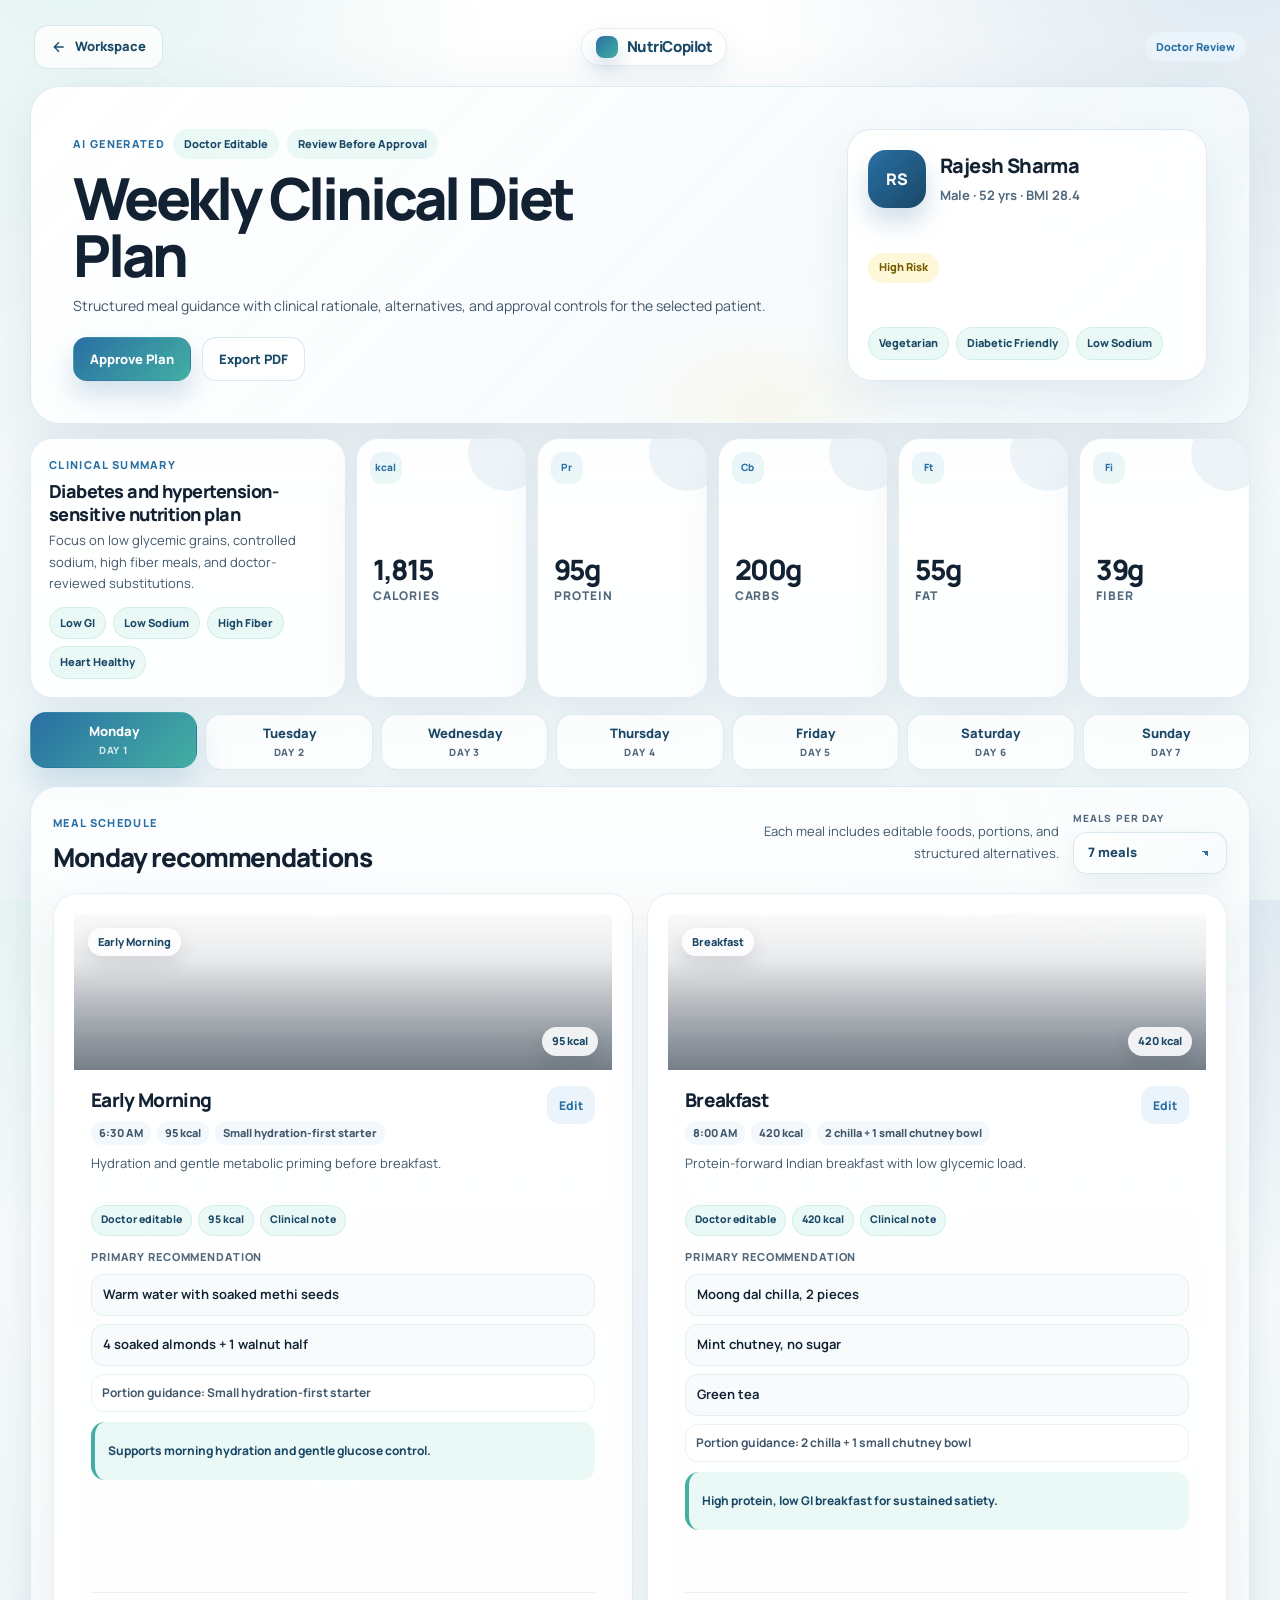
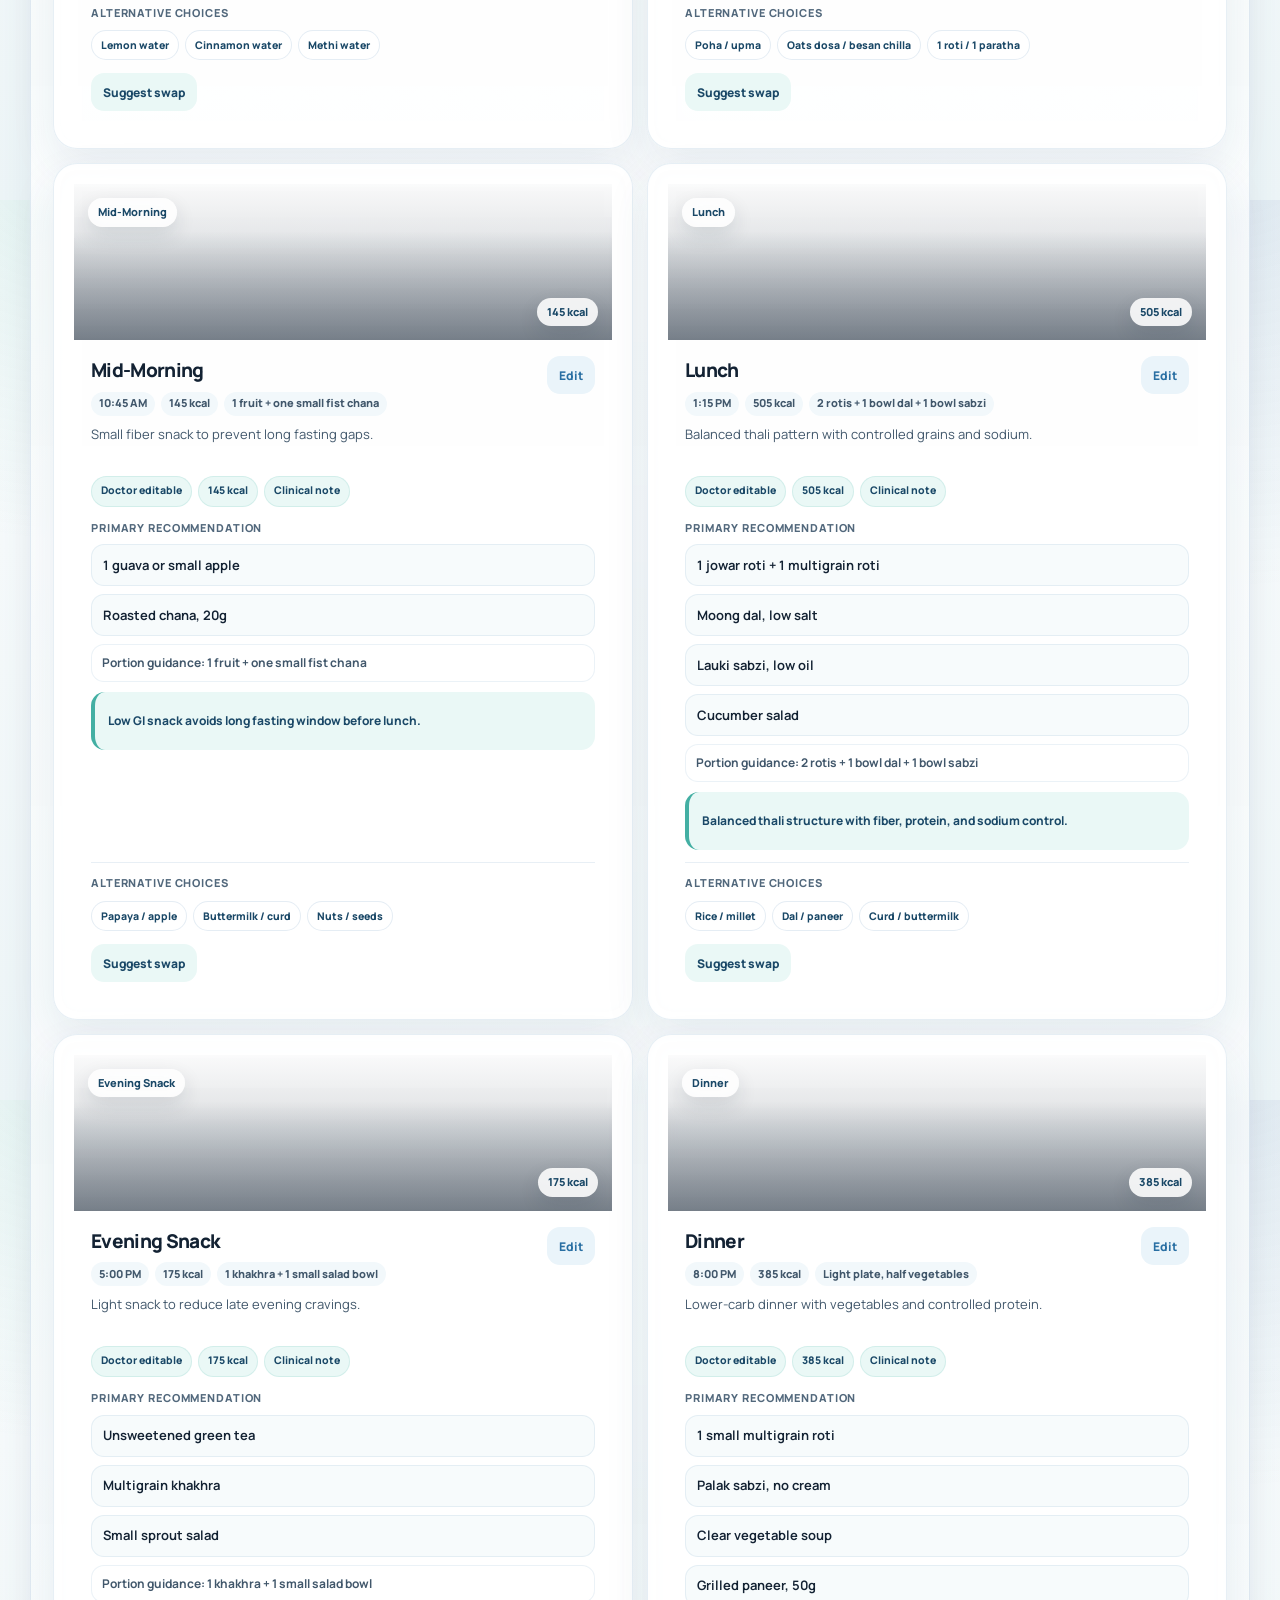
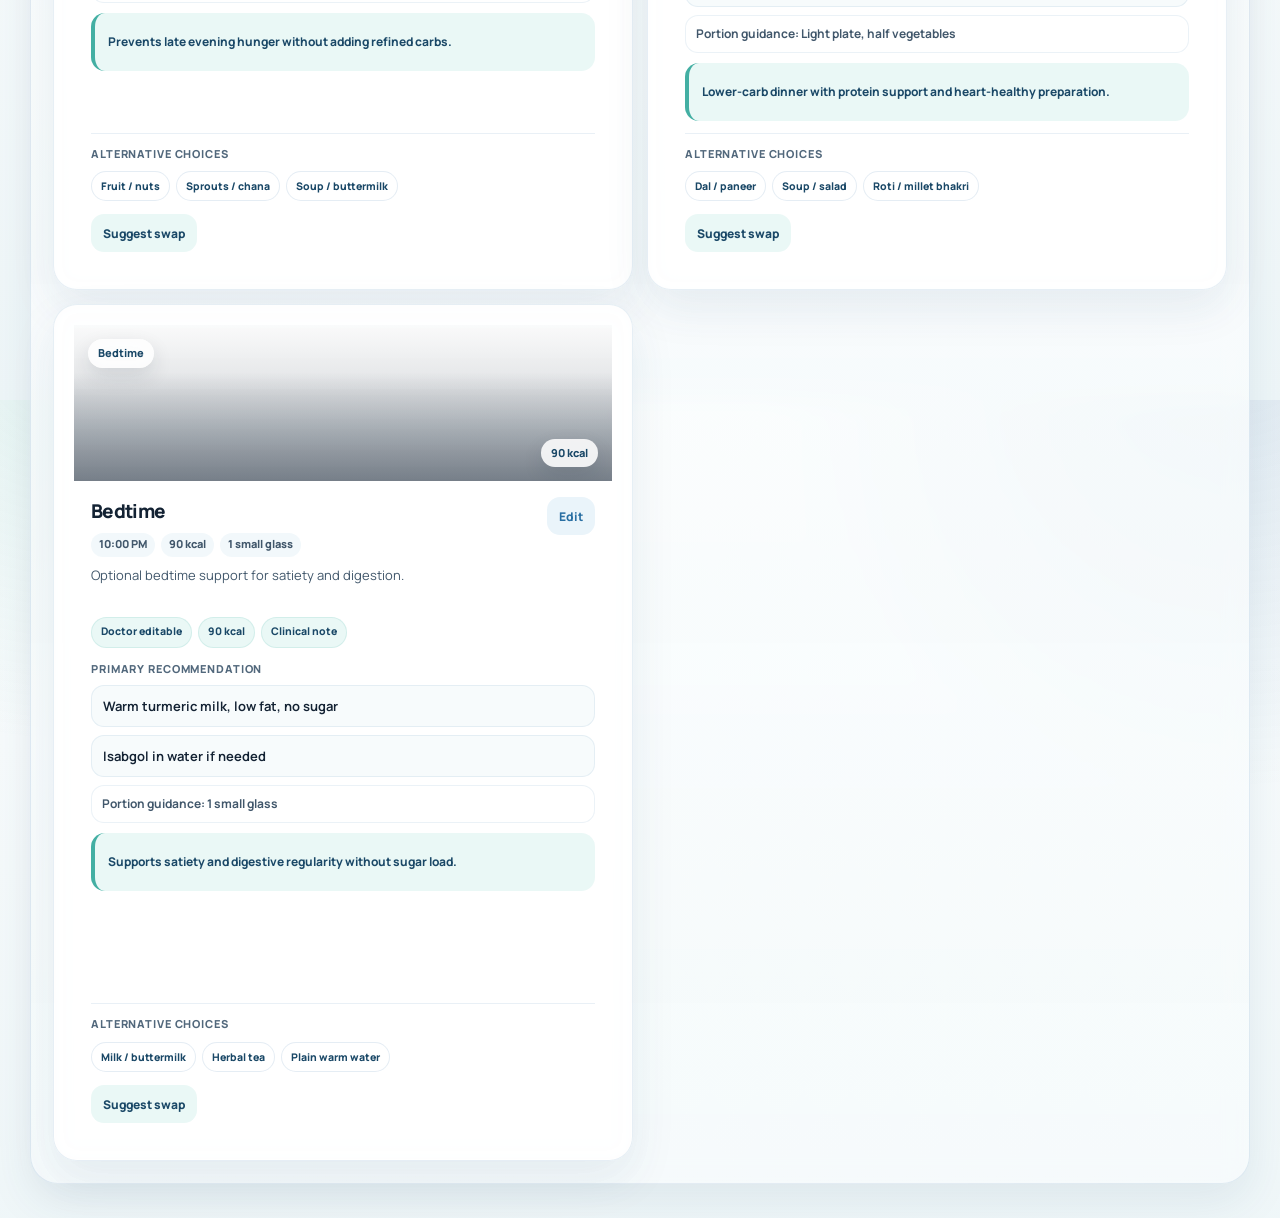
==== diet-plan.html @ e9c3302e "initial commit" ====
<!DOCTYPE html>
<html lang="en">
<head>
    <meta charset="UTF-8">
    <meta name="viewport" content="width=device-width, initial-scale=1.0">
    <title>NutriCopilot — Clinical Diet Plan</title>
    <link rel="preconnect" href="https://fonts.googleapis.com">
    <link rel="preconnect" href="https://fonts.gstatic.com" crossorigin>
    <link href="https://fonts.googleapis.com/css2?family=Manrope:wght@400;500;600;700;800&display=swap" rel="stylesheet">
    <link rel="stylesheet" href="style.css">
    <link rel="stylesheet" href="diet-plan.css">
</head>
<body class="plan-page-body">
    <main class="plan-page-shell">
        <header class="plan-topbar">
            <a class="plan-back-link" href="index.html">
                <svg width="16" height="16" viewBox="0 0 24 24" fill="none" stroke="currentColor" stroke-width="2"><path d="M19 12H5M12 19l-7-7 7-7"/></svg>
                Workspace
            </a>
            <div class="plan-brand-mark">NutriCopilot</div>
            <div class="plan-status-pill">Doctor Review</div>
        </header>

        <section class="plan-hero">
            <div class="plan-hero-copy">
                <div class="plan-badge-row">
                    <span class="plan-eyebrow">AI generated</span>
                    <span class="plan-soft-badge">Doctor Editable</span>
                    <span class="plan-soft-badge">Review Before Approval</span>
                </div>
                <h1>Weekly Clinical Diet Plan</h1>
                <p>Structured meal guidance with clinical rationale, alternatives, and approval controls for the selected patient.</p>
                <div class="plan-hero-actions">
                    <button class="plan-primary-btn" id="approvePlanBtn">Approve Plan</button>
                    <button class="plan-secondary-btn" id="exportPlanBtn">Export PDF</button>
                </div>
            </div>
            <div class="plan-patient-card">
                <div class="plan-patient-main">
                    <div class="plan-avatar" id="planAvatar">RS</div>
                    <div>
                        <h2 id="planPatientName">Rajesh Sharma</h2>
                        <p id="planPatientMeta">Male · 52 yrs · BMI 28.4</p>
                    </div>
                </div>
                <div class="plan-risk-chip">High Risk</div>
                <div class="plan-patient-tags">
                    <span>Vegetarian</span>
                    <span>Diabetic Friendly</span>
                    <span>Low Sodium</span>
                </div>
            </div>
        </section>

        <section class="plan-summary-grid">
            <article class="clinical-summary-card">
                <span class="plan-card-label">Clinical Summary</span>
                <h3>Diabetes and hypertension-sensitive nutrition plan</h3>
                <p>Focus on low glycemic grains, controlled sodium, high fiber meals, and doctor-reviewed substitutions.</p>
                <div class="plan-tag-row">
                    <span>Low GI</span><span>Low Sodium</span><span>High Fiber</span><span>Heart Healthy</span>
                </div>
            </article>
            <article class="nutrition-card"><i>kcal</i><strong>1,815</strong><span>Calories</span></article>
            <article class="nutrition-card"><i>Pr</i><strong>95g</strong><span>Protein</span></article>
            <article class="nutrition-card"><i>Cb</i><strong>200g</strong><span>Carbs</span></article>
            <article class="nutrition-card"><i>Ft</i><strong>55g</strong><span>Fat</span></article>
            <article class="nutrition-card"><i>Fi</i><strong>39g</strong><span>Fiber</span></article>
        </section>

        <nav class="plan-day-tabs" id="planDayTabs" aria-label="Weekly plan days"></nav>

        <section class="meal-plan-section">
            <div class="meal-plan-heading">
                <div>
                    <span class="plan-eyebrow">Meal schedule</span>
                    <h2><span id="activeDayName">Monday</span> recommendations</h2>
                </div>
                <div class="meal-plan-controls">
                    <p>Each meal includes editable foods, portions, and structured alternatives.</p>
                    <label class="meal-count-control" for="mealCountSelect">
                        <span>Meals per day</span>
                        <select id="mealCountSelect" aria-label="Meals per day">
                            <option value="3">3 meals</option>
                            <option value="4">4 meals</option>
                            <option value="5">5 meals</option>
                            <option value="6">6 meals</option>
                            <option value="7" selected>7 meals</option>
                        </select>
                    </label>
                </div>
            </div>
            <div class="meal-card-grid" id="mealCardGrid"></div>
        </section>
    </main>
    <script src="diet-plan.js"></script>
</body>
</html>
---- style.css ----
/* ============================================
   NUTRI COPILOT — DESIGN SYSTEM
   Premium Medical AI Copilot
   ============================================ */

/* --- CSS Variables --- */
:root {
    /* Colors */
    --color-navy: #1A4867;
    --color-primary: #296FA3;
    --color-teal: #43AFA3;
    --color-warning: #F6D85B;
    --color-danger: #EF4E3A;
    --color-bg: #F7FBFC;
    --color-surface: #FFFFFF;
    --color-text: #132233;
    --color-muted: #64748B;
    --color-border: #DDEAF0;
    --color-warning-text: #6F5600;

    --bg-primary: var(--color-bg);
    --bg-secondary: var(--color-surface);
    --bg-tertiary: #EEF6F8;
    --bg-hover: #E9F3F7;
    --bg-active: #D9EAF1;
    --bg-glass: rgba(255, 255, 255, 0.82);
    --bg-glass-border: rgba(255, 255, 255, 0.55);

    --text-primary: var(--color-text);
    --text-secondary: var(--color-navy);
    --text-tertiary: var(--color-muted);
    --text-inverse: #ffffff;

    --accent-primary: var(--color-primary);
    --accent-primary-light: #EAF4FA;
    --accent-primary-hover: var(--color-navy);
    --accent-gradient: linear-gradient(135deg, var(--color-primary) 0%, var(--color-navy) 100%);
    --accent-gradient-soft: linear-gradient(135deg, #F3FAFC 0%, #EAF4FA 100%);

    --success: var(--color-teal);
    --success-light: #EAF8F6;
    --success-border: #BFE5E0;
    --warning: var(--color-warning);
    --warning-light: #FFF8D8;
    --warning-border: #EBD070;
    --error: var(--color-danger);
    --error-light: #FDEDEA;
    --error-border: #F3B6AE;
    --info: var(--color-primary);
    --info-light: #EAF4FA;
    --info-border: #BFD8E8;

    /* Spacing */
    --space-xs: 4px;
    --space-sm: 8px;
    --space-md: 12px;
    --space-lg: 16px;
    --space-xl: 20px;
    --space-2xl: 24px;
    --space-3xl: 32px;
    --space-4xl: 40px;
    --space-5xl: 48px;
    --space-6xl: 64px;

    /* Typography */
    --font-family: 'Inter', -apple-system, BlinkMacSystemFont, 'Segoe UI', sans-serif;
    --font-size-xs: 11px;
    --font-size-sm: 12px;
    --font-size-base: 14px;
    --font-size-md: 15px;
    --font-size-lg: 16px;
    --font-size-xl: 18px;
    --font-size-2xl: 22px;
    --font-size-3xl: 28px;
    --font-size-4xl: 36px;

    /* Border Radius */
    --radius-sm: 6px;
    --radius-md: 10px;
    --radius-lg: 14px;
    --radius-xl: 18px;
    --radius-2xl: 22px;
    --radius-3xl: 28px;
    --radius-full: 9999px;

    /* Borders */
    --border-subtle: rgba(26, 72, 103, 0.07);
    --border-base:   rgba(26, 72, 103, 0.10);
    --border-strong: rgba(26, 72, 103, 0.16);

    /* Shadows */
    --shadow-xs: 0 1px 2px rgba(15, 23, 42, 0.04);
    --shadow-sm: 0 1px 4px rgba(15, 23, 42, 0.06), 0 1px 2px rgba(15, 23, 42, 0.04);
    --shadow-md: 0 4px 12px -2px rgba(15, 23, 42, 0.08), 0 2px 6px -1px rgba(15, 23, 42, 0.05);
    --shadow-lg: 0 10px 24px -4px rgba(15, 23, 42, 0.10), 0 4px 8px -2px rgba(15, 23, 42, 0.05);
    --shadow-xl: 0 20px 40px -8px rgba(15, 23, 42, 0.12), 0 8px 16px -4px rgba(15, 23, 42, 0.06);
    --shadow-2xl: 0 32px 64px -12px rgba(15, 23, 42, 0.16);
    --shadow-glow: 0 0 24px rgba(41, 111, 163, 0.20);
    --shadow-input: 0 0 0 3px rgba(41, 111, 163, 0.14);

    /* Transitions */
    --transition-fast: 150ms cubic-bezier(0.4, 0, 0.2, 1);
    --transition-base: 200ms cubic-bezier(0.4, 0, 0.2, 1);
    --transition-smooth: 300ms cubic-bezier(0.4, 0, 0.2, 1);
    --transition-spring: 400ms cubic-bezier(0.34, 1.56, 0.64, 1);

    /* Layout */
    --sidebar-width: 280px;
    --context-panel-width: 320px;
    --header-height: 56px;
}

/* --- Reset & Base --- */
*, *::before, *::after {
    margin: 0;
    padding: 0;
    box-sizing: border-box;
}

html {
    font-size: 16px;
    -webkit-font-smoothing: antialiased;
    -moz-osx-font-smoothing: grayscale;
}

body {
    font-family: var(--font-family);
    background: var(--bg-primary);
    color: var(--text-primary);
    line-height: 1.5;
    overflow: hidden;
    height: 100vh;
}

button {
    font-family: inherit;
    cursor: pointer;
    border: none;
    background: none;
    font-size: inherit;
}

input, textarea {
    font-family: inherit;
    border: none;
    outline: none;
    background: none;
}

textarea {
    resize: none;
}

/* --- App Layout --- */
.app-container {
    display: flex;
    height: 100vh;
    width: 100vw;
    overflow: hidden;
}

/* ============================================
   LEFT SIDEBAR
   ============================================ */
.sidebar {
    width: var(--sidebar-width);
    height: 100vh;
    background: var(--bg-secondary);
    border-right: 1px solid rgba(0, 0, 0, 0.06);
    display: flex;
    flex-direction: column;
    transition: width 260ms cubic-bezier(0.4, 0, 0.2, 1),
                transform var(--transition-smooth);
    z-index: 100;
    overflow: hidden;
    flex-shrink: 0;
}

/* ── Collapsed state (desktop only) ── */
.sidebar.collapsed {
    width: 72px;
}

/* In collapsed mode, center the toggle and hide the logo */
.sidebar.collapsed .sidebar-header {
    justify-content: center;
    padding: 0 8px;
}

.sidebar.collapsed .logo {
    display: none;
}

/* ── Header ── */
.sidebar-header {
    display: flex;
    align-items: center;
    justify-content: space-between;
    padding: 0 10px 0 14px;
    height: var(--header-height);
    flex-shrink: 0;
}

.logo {
    display: flex;
    align-items: center;
    gap: var(--space-sm);
    overflow: hidden;
    flex-shrink: 0;
}

.logo-icon {
    width: 32px;
    height: 32px;
    min-width: 32px;
    display: flex;
    align-items: center;
    justify-content: center;
    background: var(--accent-gradient);
    color: white;
    border-radius: var(--radius-md);
    flex-shrink: 0;
}

.logo-text {
    font-size: var(--font-size-md);
    font-weight: 600;
    color: var(--text-primary);
    white-space: nowrap;
    overflow: hidden;
    max-width: 140px;
    transition: opacity 200ms ease, max-width 260ms ease;
}

.sidebar.collapsed .logo-text {
    opacity: 0;
    max-width: 0;
    pointer-events: none;
}

.sidebar-toggle {
    width: 32px;
    height: 32px;
    min-width: 32px;
    display: flex;
    align-items: center;
    justify-content: center;
    border-radius: var(--radius-sm);
    color: var(--text-secondary);
    transition: all var(--transition-fast);
    flex-shrink: 0;
}

.sidebar-toggle:hover {
    background: var(--bg-hover);
    color: var(--text-primary);
}

/* ── Sidebar body (flex-fills the space above profile) ── */
.sidebar-body {
    flex: 1;
    display: flex;
    flex-direction: column;
    overflow: hidden;
    min-height: 0;
}

/* ── Collapsible text label (shared utility) ── */
.sidebar-label {
    white-space: nowrap;
    overflow: hidden;
    max-width: 200px;
    transition: opacity 200ms ease, max-width 260ms ease;
}

.sidebar.collapsed .sidebar-label {
    opacity: 0;
    max-width: 0;
    pointer-events: none;
}

/* ── New Patient CTA ── */
.sidebar-actions {
    padding: 10px 12px 8px;
    flex-shrink: 0;
}

.new-patient-btn {
    display: flex;
    align-items: center;
    justify-content: flex-start;
    gap: 8px;
    width: 100%;
    padding: 10px 14px;
    background: var(--accent-gradient);
    color: white;
    border-radius: var(--radius-md);
    font-size: var(--font-size-sm);
    font-weight: 500;
    transition: all var(--transition-base);
    box-shadow: 0 2px 8px rgba(41, 111, 163, 0.22);
    white-space: nowrap;
    overflow: hidden;
}

.new-patient-btn:hover {
    transform: translateY(-1px);
    box-shadow: 0 4px 16px rgba(41, 111, 163, 0.35);
}

.new-patient-btn:active {
    transform: translateY(0);
}

.btn-icon-el {
    flex-shrink: 0;
    min-width: 15px;
}

.sidebar.collapsed .new-patient-btn {
    justify-content: center;
    padding: 10px;
}

/* ── Search ── */
.sidebar-search-wrap {
    padding: 0 12px 10px;
    flex-shrink: 0;
}

.search-box {
    display: flex;
    align-items: center;
    gap: var(--space-sm);
    padding: 8px 11px;
    background: var(--bg-tertiary);
    border-radius: var(--radius-md);
    color: var(--text-tertiary);
    transition: all var(--transition-base);
    overflow: hidden;
}

.search-box:focus-within {
    background: var(--bg-secondary);
    box-shadow: 0 0 0 2px var(--accent-primary);
    color: var(--text-primary);
}

.search-icon-el {
    flex-shrink: 0;
}

.search-input-el {
    flex: 1;
    font-size: var(--font-size-sm);
    color: var(--text-primary);
    min-width: 0;
    white-space: nowrap;
    overflow: hidden;
    max-width: 200px;
    transition: opacity 200ms ease, max-width 260ms ease;
}

.search-input-el::placeholder {
    color: var(--text-tertiary);
}

.sidebar.collapsed .search-input-el {
    opacity: 0;
    max-width: 0;
    pointer-events: none;
}

.sidebar.collapsed .search-box {
    justify-content: center;
    padding: 8px;
    cursor: pointer;
}

/* ── History Section ── */
.sidebar-history {
    flex: 1;
    display: flex;
    flex-direction: column;
    min-height: 0;
    overflow: hidden;
}

.history-header-btn {
    display: flex;
    align-items: center;
    justify-content: space-between;
    padding: 5px 10px 5px 14px;
    color: var(--text-tertiary);
    transition: all var(--transition-fast);
    cursor: pointer;
    white-space: nowrap;
    overflow: hidden;
    flex-shrink: 0;
    width: 100%;
    text-align: left;
    border-radius: var(--radius-sm);
}

.history-header-btn:hover {
    color: var(--text-primary);
    background: var(--bg-hover);
}

.history-btn-left {
    display: flex;
    align-items: center;
    gap: 6px;
    overflow: hidden;
}

.history-btn-left svg {
    flex-shrink: 0;
}

.history-chevron-icon {
    flex-shrink: 0;
    transition: transform 220ms ease, opacity 200ms ease, max-width 260ms ease;
    max-width: 20px;
}

.sidebar.collapsed .history-chevron-icon {
    opacity: 0;
    max-width: 0;
    pointer-events: none;
}

.sidebar-history.history-collapsed .history-chevron-icon {
    transform: rotate(-90deg);
}

.sidebar.collapsed .history-header-btn {
    justify-content: center;
    padding: 8px;
}

/* ── Patient List ── */
.patient-list {
    flex: 1;
    overflow-y: auto;
    overflow-x: hidden;
    padding: 2px 6px 8px;
    transition: opacity 200ms ease;
}

.sidebar-history.history-collapsed .patient-list {
    display: none;
}

.patient-list::-webkit-scrollbar {
    width: 3px;
}

.patient-list::-webkit-scrollbar-track {
    background: transparent;
}

.patient-list::-webkit-scrollbar-thumb {
    background: var(--bg-active);
    border-radius: var(--radius-full);
}

/* ── Patient Groups ── */
.patient-group {
    margin-bottom: 10px;
}

.group-label {
    display: block;
    padding: 4px 8px;
    font-size: 10px;
    font-weight: 600;
    color: var(--text-tertiary);
    text-transform: uppercase;
    letter-spacing: 0.6px;
    white-space: nowrap;
    overflow: hidden;
    transition: opacity 200ms ease, max-height 260ms ease, padding 260ms ease;
    max-height: 28px;
}

.sidebar.collapsed .group-label {
    opacity: 0;
    max-height: 0;
    padding-top: 0;
    padding-bottom: 0;
    pointer-events: none;
}

/* ── Patient Items ── */
.patient-item {
    display: flex;
    align-items: center;
    gap: 10px;
    padding: 7px 8px;
    border-radius: var(--radius-md);
    cursor: pointer;
    transition: all var(--transition-fast);
    overflow: hidden;
}

.patient-item:hover {
    background: var(--bg-hover);
}

.patient-item:hover .patient-avatar {
    transform: scale(1.06);
}

.patient-item.active {
    background: linear-gradient(135deg, #EAF4FA 0%, #F3FAFC 100%);
    box-shadow: inset 0 0 0 1px rgba(41, 111, 163, 0.12);
}

.patient-item.active .patient-name {
    color: var(--accent-primary);
    font-weight: 500;
}

.patient-item.active .patient-avatar {
    background: var(--accent-gradient);
    color: white;
}

.sidebar.collapsed .patient-item {
    justify-content: center;
    padding: 6px 4px;
}

.patient-avatar {
    width: 34px;
    height: 34px;
    min-width: 34px;
    border-radius: var(--radius-full);
    background: var(--accent-gradient-soft);
    color: var(--accent-primary);
    display: flex;
    align-items: center;
    justify-content: center;
    font-size: 11px;
    font-weight: 600;
    transition: all var(--transition-base);
    flex-shrink: 0;
}

.patient-info {
    flex: 1;
    min-width: 0;
    display: flex;
    flex-direction: column;
    gap: 2px;
    overflow: hidden;
    max-width: 180px;
    transition: opacity 200ms ease, max-width 260ms ease, flex 260ms ease;
}

.sidebar.collapsed .patient-info {
    opacity: 0;
    max-width: 0;
    flex: 0;
    pointer-events: none;
    overflow: hidden;
}

.patient-name {
    font-size: var(--font-size-sm);
    font-weight: 400;
    color: var(--text-primary);
    white-space: nowrap;
    overflow: hidden;
    text-overflow: ellipsis;
}

.patient-time {
    font-size: 11px;
    color: var(--text-tertiary);
}

/* ── Doctor Profile (sticky bottom) ── */
.sidebar-profile {
    display: flex;
    align-items: center;
    gap: 10px;
    padding: 12px 14px;
    border-top: 1px solid rgba(0, 0, 0, 0.06);
    flex-shrink: 0;
    overflow: hidden;
    transition: all var(--transition-base);
    cursor: default;
}

.sidebar-profile:hover {
    background: var(--bg-hover);
}

.sidebar.collapsed .sidebar-profile {
    justify-content: center;
    padding: 12px 6px;
}

.sidebar-profile-avatar {
    width: 34px;
    height: 34px;
    min-width: 34px;
    border-radius: var(--radius-full);
    background: var(--accent-gradient);
    color: white;
    display: flex;
    align-items: center;
    justify-content: center;
    font-size: 11px;
    font-weight: 600;
    flex-shrink: 0;
}

.sidebar-profile-info {
    flex: 1;
    min-width: 0;
    display: flex;
    flex-direction: column;
    gap: 1px;
    overflow: hidden;
    max-width: 140px;
    transition: opacity 200ms ease, max-width 260ms ease, flex 260ms ease;
}

.sidebar.collapsed .sidebar-profile-info {
    opacity: 0;
    max-width: 0;
    flex: 0;
    pointer-events: none;
    overflow: hidden;
}

.sidebar-profile-name {
    font-size: var(--font-size-sm);
    font-weight: 600;
    color: var(--text-primary);
    white-space: nowrap;
    overflow: hidden;
    text-overflow: ellipsis;
}

.sidebar-profile-role {
    font-size: 11px;
    color: var(--text-tertiary);
    white-space: nowrap;
}

.sidebar-profile-action {
    width: 28px;
    height: 28px;
    min-width: 28px;
    display: flex;
    align-items: center;
    justify-content: center;
    border-radius: var(--radius-sm);
    color: var(--text-tertiary);
    overflow: hidden;
    max-width: 30px;
    transition: all var(--transition-fast), opacity 200ms ease, max-width 260ms ease;
}

.sidebar-profile-action:hover {
    background: var(--bg-active);
    color: var(--text-primary);
}

.sidebar.collapsed .sidebar-profile-action {
    opacity: 0;
    max-width: 0;
    pointer-events: none;
    overflow: hidden;
}

/* ── Sidebar Tooltip (JS-managed, position:fixed — escapes overflow:hidden) ── */
.sidebar-tooltip {
    position: fixed;
    background: #1A4867;
    color: #fff;
    padding: 5px 11px;
    border-radius: var(--radius-md);
    font-size: var(--font-size-xs);
    white-space: nowrap;
    pointer-events: none;
    z-index: 9999;
    transform: translateY(-50%);
    opacity: 0;
    transition: opacity 150ms ease;
    box-shadow: 0 4px 14px rgba(0, 0, 0, 0.18);
    font-family: var(--font-family);
}

.sidebar-tooltip.visible {
    opacity: 1;
}

/* ── Mobile Header ── */
.mobile-header {
    display: none;
    align-items: center;
    gap: 12px;
    padding: 0 16px;
    height: var(--header-height);
    border-bottom: 1px solid var(--bg-tertiary);
    background: var(--bg-secondary);
    flex-shrink: 0;
}

.mobile-menu-btn {
    width: 36px;
    height: 36px;
    display: flex;
    align-items: center;
    justify-content: center;
    border-radius: var(--radius-md);
    color: var(--text-secondary);
    transition: all var(--transition-fast);
}

.mobile-menu-btn:hover {
    background: var(--bg-hover);
    color: var(--text-primary);
}

.mobile-header-logo {
    display: flex;
    align-items: center;
    gap: 8px;
    font-size: var(--font-size-base);
    font-weight: 600;
    color: var(--text-primary);
}

.mobile-header-logo-icon {
    width: 26px;
    height: 26px;
    background: var(--accent-gradient);
    border-radius: 7px;
    display: flex;
    align-items: center;
    justify-content: center;
    color: white;
}



/* ============================================
   MAIN CONTENT AREA
   ============================================ */
.main-content {
    flex: 1;
    display: flex;
    flex-direction: column;
    height: 100vh;
    overflow: hidden;
    position: relative;
}

/* Welcome State */
.welcome-state {
    flex: 1;
    display: flex;
    flex-direction: column;
    align-items: center;
    justify-content: center;
    padding: var(--space-4xl);
    gap: var(--space-4xl);
    max-width: 720px;
    margin: 0 auto;
    width: 100%;
}

.greeting-section {
    text-align: center;
    animation: fadeInUp 0.6s ease;
}

.greeting {
    font-size: var(--font-size-3xl);
    font-weight: 600;
    color: var(--text-primary);
    margin-bottom: var(--space-sm);
    letter-spacing: -0.5px;
}

.greeting-sub {
    font-size: var(--font-size-md);
    color: var(--text-secondary);
    font-weight: 400;
}

/* Quick Actions */
.quick-actions {
    display: flex;
    gap: var(--space-lg);
    animation: fadeInUp 0.6s ease 0.1s both;
}

.quick-action-card {
    display: flex;
    flex-direction: column;
    align-items: center;
    gap: var(--space-md);
    padding: var(--space-xl) var(--space-2xl);
    background: var(--bg-secondary);
    border: 1px solid var(--bg-tertiary);
    border-radius: var(--radius-lg);
    cursor: pointer;
    transition: all var(--transition-base);
    min-width: 140px;
}

.quick-action-card:hover {
    border-color: var(--accent-primary);
    background: var(--accent-primary-light);
    transform: translateY(-2px);
    box-shadow: var(--shadow-md);
}

.qa-icon {
    width: 40px;
    height: 40px;
    display: flex;
    align-items: center;
    justify-content: center;
    background: var(--bg-tertiary);
    border-radius: var(--radius-md);
    color: var(--text-secondary);
    transition: all var(--transition-base);
}

.quick-action-card:hover .qa-icon {
    background: var(--accent-primary);
    color: white;
}

.quick-action-card span {
    font-size: var(--font-size-sm);
    font-weight: 500;
    color: var(--text-secondary);
    text-align: center;
}

/* Prompt Container */
.prompt-container {
    width: 100%;
    max-width: 640px;
    animation: fadeInUp 0.6s ease 0.2s both;
}

.prompt-box {
    background: var(--bg-secondary);
    border: 1px solid var(--bg-active);
    border-radius: var(--radius-xl);
    box-shadow: var(--shadow-lg);
    transition: all var(--transition-base);
    overflow: hidden;
}

.prompt-box:focus-within {
    border-color: var(--accent-primary);
    box-shadow: var(--shadow-lg), var(--shadow-input);
}

.prompt-upload-area {
    display: none;
    padding: var(--space-3xl);
    border-bottom: 1px dashed var(--bg-active);
    text-align: center;
}

.prompt-upload-area.dragover {
    display: block;
    background: var(--accent-primary-light);
}

.drop-indicator {
    display: flex;
    flex-direction: column;
    align-items: center;
    gap: var(--space-md);
    color: var(--accent-primary);
}

.drop-indicator span {
    font-size: var(--font-size-sm);
    font-weight: 500;
}

.prompt-input-wrapper {
    display: flex;
    align-items: flex-end;
    padding: var(--space-md) var(--space-lg);
    gap: var(--space-sm);
}

.prompt-input {
    flex: 1;
    padding: var(--space-sm) 0;
    font-size: var(--font-size-md);
    color: var(--text-primary);
    line-height: 1.5;
    max-height: 150px;
    overflow-y: auto;
}

.prompt-input::placeholder {
    color: var(--text-tertiary);
}

.prompt-action-btn {
    width: 36px;
    height: 36px;
    display: flex;
    align-items: center;
    justify-content: center;
    border-radius: var(--radius-md);
    color: var(--text-tertiary);
    transition: all var(--transition-fast);
    flex-shrink: 0;
}

.prompt-action-btn:hover {
    background: var(--bg-hover);
    color: var(--text-primary);
}

.generate-btn {
    width: 36px;
    height: 36px;
    display: flex;
    align-items: center;
    justify-content: center;
    background: var(--accent-primary);
    color: white;
    border-radius: var(--radius-md);
    transition: all var(--transition-base);
    flex-shrink: 0;
}

.generate-btn:hover {
    background: var(--accent-primary-hover);
    transform: scale(1.05);
}

.generate-btn:active {
    transform: scale(0.95);
}

/* ============================================
   CHAT STATE
   ============================================ */
.chat-state {
    flex: 1;
    display: flex;
    flex-direction: column;
    height: 100vh;
}

.chat-messages {
    flex: 1;
    overflow-y: auto;
    padding: var(--space-3xl) var(--space-4xl);
    display: flex;
    flex-direction: column;
    gap: var(--space-2xl);
}

.chat-messages::-webkit-scrollbar {
    width: 6px;
}

.chat-messages::-webkit-scrollbar-track {
    background: transparent;
}

.chat-messages::-webkit-scrollbar-thumb {
    background: var(--bg-active);
    border-radius: var(--radius-full);
}

.chat-input-container {
    padding: var(--space-lg) var(--space-4xl) var(--space-2xl);
    background: linear-gradient(to top, var(--bg-primary) 60%, transparent);
}

.chat-input-container .prompt-box {
    max-width: 680px;
    margin: 0 auto;
}

/* Message Styles */
.message {
    display: flex;
    gap: var(--space-lg);
    max-width: 720px;
    width: 100%;
    margin: 0 auto;
    animation: fadeInUp 0.3s ease;
}

.message-avatar {
    width: 32px;
    height: 32px;
    min-width: 32px;
    border-radius: var(--radius-md);
    display: flex;
    align-items: center;
    justify-content: center;
    font-size: var(--font-size-xs);
    font-weight: 600;
    margin-top: 2px;
}

.message-avatar.ai {
    background: var(--accent-gradient);
    color: white;
}

.message-avatar.user {
    background: var(--bg-tertiary);
    color: var(--text-secondary);
}

.message-content {
    flex: 1;
    min-width: 0;
}

.message-content p {
    font-size: var(--font-size-md);
    line-height: 1.7;
    color: var(--text-primary);
}

.message-content .message-label {
    font-size: var(--font-size-xs);
    font-weight: 500;
    color: var(--text-tertiary);
    margin-bottom: var(--space-xs);
    text-transform: uppercase;
    letter-spacing: 0.3px;
}

/* Typing Indicator */
.typing-indicator {
    display: flex;
    align-items: center;
    gap: 4px;
    padding: var(--space-md) 0;
}

.typing-indicator span {
    width: 6px;
    height: 6px;
    border-radius: 50%;
    background: var(--accent-primary);
    animation: typingBounce 1.4s infinite ease-in-out;
}

.typing-indicator span:nth-child(2) { animation-delay: 0.2s; }
.typing-indicator span:nth-child(3) { animation-delay: 0.4s; }

/* Shimmer Loading */
.shimmer {
    background: linear-gradient(90deg, var(--bg-tertiary) 25%, var(--bg-hover) 50%, var(--bg-tertiary) 75%);
    background-size: 200% 100%;
    animation: shimmer 1.5s infinite;
    border-radius: var(--radius-sm);
    height: 16px;
    margin-bottom: var(--space-sm);
}

.shimmer.short { width: 60%; }
.shimmer.medium { width: 80%; }
.shimmer.long { width: 100%; }

/* Context Cards */
.context-cards-container {
    display: flex;
    flex-direction: column;
    gap: var(--space-lg);
    margin-top: var(--space-lg);
}

.context-card {
    background: var(--bg-secondary);
    border: 1px solid var(--bg-tertiary);
    border-radius: var(--radius-lg);
    padding: var(--space-xl);
    transition: all var(--transition-base);
}

.context-card:hover {
    border-color: var(--bg-active);
    box-shadow: var(--shadow-sm);
}

.context-card-title {
    font-size: var(--font-size-sm);
    font-weight: 600;
    color: var(--text-primary);
    margin-bottom: var(--space-md);
}

.chips-container {
    display: flex;
    flex-wrap: wrap;
    gap: var(--space-sm);
}

.chip {
    padding: var(--space-sm) var(--space-lg);
    border: 1px solid var(--bg-active);
    border-radius: var(--radius-full);
    font-size: var(--font-size-sm);
    color: var(--text-secondary);
    cursor: pointer;
    transition: all var(--transition-fast);
    user-select: none;
}

.chip:hover {
    border-color: var(--accent-primary);
    color: var(--accent-primary);
    background: var(--accent-primary-light);
}

.chip.selected {
    background: var(--accent-primary);
    color: white;
    border-color: var(--accent-primary);
}

/* Activity Level Chips */
.activity-chips {
    display: flex;
    gap: var(--space-sm);
}

.activity-chip {
    flex: 1;
    padding: var(--space-md) var(--space-lg);
    border: 1px solid var(--bg-active);
    border-radius: var(--radius-md);
    font-size: var(--font-size-sm);
    color: var(--text-secondary);
    cursor: pointer;
    text-align: center;
    transition: all var(--transition-fast);
}

.activity-chip:hover {
    border-color: var(--accent-primary);
    color: var(--accent-primary);
}

.activity-chip.selected {
    background: var(--accent-primary);
    color: white;
    border-color: var(--accent-primary);
}

/* Notes textarea */
.context-textarea {
    width: 100%;
    min-height: 80px;
    padding: var(--space-md);
    border: 1px solid var(--bg-active);
    border-radius: var(--radius-md);
    font-size: var(--font-size-sm);
    color: var(--text-primary);
    resize: vertical;
    transition: all var(--transition-base);
    line-height: 1.6;
}

.context-textarea:focus {
    border-color: var(--accent-primary);
    box-shadow: var(--shadow-input);
}

.context-textarea::placeholder {
    color: var(--text-tertiary);
}

/* Generate Button */
.generate-plan-btn {
    display: flex;
    align-items: center;
    justify-content: center;
    gap: var(--space-sm);
    width: 100%;
    padding: var(--space-lg) var(--space-2xl);
    background: var(--accent-gradient);
    color: white;
    border-radius: var(--radius-lg);
    font-size: var(--font-size-md);
    font-weight: 500;
    margin-top: var(--space-lg);
    transition: all var(--transition-base);
    box-shadow: var(--shadow-md);
}

.generate-plan-btn:hover {
    transform: translateY(-1px);
    box-shadow: var(--shadow-lg), var(--shadow-glow);
}

.generate-plan-btn:active {
    transform: translateY(0);
}

/* Workflow Animation */
.workflow-steps {
    display: flex;
    flex-direction: column;
    gap: var(--space-md);
    padding: var(--space-lg) 0;
}

.workflow-step {
    display: flex;
    align-items: center;
    gap: var(--space-md);
    padding: var(--space-md) var(--space-lg);
    border-radius: var(--radius-md);
    background: var(--bg-secondary);
    border: 1px solid var(--bg-tertiary);
    opacity: 0;
    transform: translateX(-10px);
    transition: all var(--transition-smooth);
}

.workflow-step.active {
    opacity: 1;
    transform: translateX(0);
    border-color: var(--accent-primary);
    background: var(--accent-primary-light);
}

.workflow-step.completed {
    opacity: 1;
    transform: translateX(0);
    border-color: var(--success);
    background: var(--success-light);
}

.workflow-step-icon {
    width: 24px;
    height: 24px;
    border-radius: 50%;
    display: flex;
    align-items: center;
    justify-content: center;
    flex-shrink: 0;
}

.workflow-step.active .workflow-step-icon {
    background: var(--accent-primary);
    color: white;
    animation: pulse 1.5s infinite;
}

.workflow-step.completed .workflow-step-icon {
    background: var(--success);
    color: white;
}

.workflow-step-text {
    font-size: var(--font-size-sm);
    font-weight: 500;
    color: var(--text-secondary);
}

.workflow-step.active .workflow-step-text {
    color: var(--accent-primary);
}

.workflow-step.completed .workflow-step-text {
    color: var(--success);
}

/* Diet Plan Cards */
.diet-plan-container {
    display: flex;
    flex-direction: column;
    gap: var(--space-lg);
    margin-top: var(--space-xl);
}

.meal-card {
    background: var(--bg-secondary);
    border: 1px solid var(--bg-tertiary);
    border-radius: var(--radius-lg);
    padding: var(--space-xl);
    transition: all var(--transition-base);
    animation: fadeInUp 0.3s ease both;
}

.meal-card:hover {
    border-color: var(--bg-active);
    box-shadow: var(--shadow-sm);
}

.meal-card-header {
    display: flex;
    align-items: center;
    justify-content: space-between;
    margin-bottom: var(--space-md);
}

.meal-card-title {
    display: flex;
    align-items: center;
    gap: var(--space-sm);
}

.meal-time-icon {
    width: 28px;
    height: 28px;
    border-radius: var(--radius-sm);
    display: flex;
    align-items: center;
    justify-content: center;
    font-size: 14px;
}

.meal-card-title h4 {
    font-size: var(--font-size-sm);
    font-weight: 600;
    color: var(--text-primary);
}

.meal-card-title span {
    font-size: var(--font-size-xs);
    color: var(--text-tertiary);
}

.meal-card-actions {
    display: flex;
    gap: var(--space-xs);
}

.meal-action-btn {
    width: 28px;
    height: 28px;
    display: flex;
    align-items: center;
    justify-content: center;
    border-radius: var(--radius-sm);
    color: var(--text-tertiary);
    transition: all var(--transition-fast);
}

.meal-action-btn:hover {
    background: var(--bg-hover);
    color: var(--text-primary);
}

.meal-items {
    list-style: none;
    display: flex;
    flex-direction: column;
    gap: var(--space-sm);
}

.meal-items li {
    font-size: var(--font-size-sm);
    color: var(--text-secondary);
    padding-left: var(--space-lg);
    position: relative;
    line-height: 1.6;
}

.meal-items li::before {
    content: '';
    position: absolute;
    left: 0;
    top: 8px;
    width: 5px;
    height: 5px;
    border-radius: 50%;
    background: var(--accent-primary);
    opacity: 0.5;
}

/* Special meal cards */
.meal-card.avoid {
    border-color: var(--error-light);
    background: linear-gradient(135deg, #fff 0%, var(--error-light) 100%);
}

.meal-card.avoid .meal-items li::before {
    background: var(--error);
}

.meal-card.supplements {
    border-color: var(--info-light);
    background: linear-gradient(135deg, #fff 0%, var(--info-light) 100%);
}

.meal-card.supplements .meal-items li::before {
    background: var(--info);
}

/* Plan Actions */
.plan-actions {
    display: flex;
    gap: var(--space-md);
    margin-top: var(--space-2xl);
    padding-top: var(--space-xl);
    border-top: 1px solid var(--bg-tertiary);
}

.plan-action-btn {
    display: flex;
    align-items: center;
    gap: var(--space-sm);
    padding: var(--space-md) var(--space-xl);
    border-radius: var(--radius-md);
    font-size: var(--font-size-sm);
    font-weight: 500;
    transition: all var(--transition-base);
}

.plan-action-btn.primary {
    background: var(--accent-primary);
    color: white;
}

.plan-action-btn.primary:hover {
    background: var(--accent-primary-hover);
    transform: translateY(-1px);
}

.plan-action-btn.secondary {
    background: var(--bg-tertiary);
    color: var(--text-secondary);
}

.plan-action-btn.secondary:hover {
    background: var(--bg-active);
    color: var(--text-primary);
}

.plan-action-btn.success {
    background: var(--success);
    color: white;
}

.plan-action-btn.success:hover {
    opacity: 0.9;
    transform: translateY(-1px);
}

/* ============================================
   RIGHT CONTEXT PANEL
   ============================================ */
.context-panel {
    width: var(--context-panel-width);
    min-width: var(--context-panel-width);
    height: 100vh;
    background: var(--bg-secondary);
    border-left: 1px solid var(--bg-tertiary);
    display: flex;
    flex-direction: column;
    overflow: hidden;
    transition: transform var(--transition-smooth);
}

.context-panel-header {
    display: flex;
    align-items: center;
    justify-content: space-between;
    padding: var(--space-lg) var(--space-xl);
    height: var(--header-height);
    border-bottom: 1px solid var(--bg-tertiary);
}

.context-panel-header h3 {
    font-size: var(--font-size-sm);
    font-weight: 600;
    color: var(--text-primary);
}

.panel-close-btn {
    width: 28px;
    height: 28px;
    display: flex;
    align-items: center;
    justify-content: center;
    border-radius: var(--radius-sm);
    color: var(--text-tertiary);
    transition: all var(--transition-fast);
}

.panel-close-btn:hover {
    background: var(--bg-hover);
    color: var(--text-primary);
}

/* Context Empty */
.context-empty {
    flex: 1;
    display: flex;
    flex-direction: column;
    align-items: center;
    justify-content: center;
    gap: var(--space-lg);
    padding: var(--space-4xl);
    color: var(--text-tertiary);
}

.context-empty p {
    font-size: var(--font-size-sm);
    text-align: center;
}

/* Context Data */
.context-data {
    flex: 1;
    overflow-y: auto;
    padding: var(--space-xl);
    display: flex;
    flex-direction: column;
    gap: var(--space-xl);
}

.context-data::-webkit-scrollbar {
    width: 4px;
}

.context-data::-webkit-scrollbar-thumb {
    background: var(--bg-active);
    border-radius: var(--radius-full);
}

/* Patient Profile Card */
.patient-profile-card {
    display: flex;
    align-items: center;
    gap: var(--space-md);
    padding: var(--space-lg);
    background: var(--accent-gradient-soft);
    border-radius: var(--radius-lg);
    border: 1px solid rgba(41, 111, 163, 0.08);
}

.profile-avatar {
    width: 40px;
    height: 40px;
    border-radius: var(--radius-full);
    background: var(--accent-gradient);
    color: white;
    display: flex;
    align-items: center;
    justify-content: center;
    font-size: var(--font-size-sm);
    font-weight: 600;
}

.profile-details {
    flex: 1;
    min-width: 0;
}

.profile-details h4 {
    font-size: var(--font-size-sm);
    font-weight: 600;
    color: var(--text-primary);
}

.profile-meta {
    font-size: var(--font-size-xs);
    color: var(--text-secondary);
}

.profile-badge {
    padding: var(--space-xs) var(--space-sm);
    border-radius: var(--radius-full);
    font-size: 10px;
    font-weight: 600;
    text-transform: uppercase;
    letter-spacing: 0.3px;
}

.profile-badge.critical {
    background: var(--error-light);
    color: var(--error);
}

.profile-badge.warning {
    background: var(--warning-light);
    color: var(--color-warning-text);
}

.profile-badge.normal {
    background: var(--success-light);
    color: var(--success);
}

/* Vitals Grid */
.vitals-grid {
    display: grid;
    grid-template-columns: 1fr 1fr;
    gap: var(--space-sm);
}

.vital-card {
    padding: var(--space-md);
    background: var(--bg-tertiary);
    border-radius: var(--radius-md);
    display: flex;
    flex-direction: column;
    gap: 2px;
}

.vital-label {
    font-size: var(--font-size-xs);
    color: var(--text-tertiary);
    font-weight: 500;
}

.vital-value {
    font-size: var(--font-size-base);
    font-weight: 600;
}

.vital-value.high { color: var(--error); }
.vital-value.warning { color: var(--color-warning-text); }
.vital-value.low { color: var(--info); }
.vital-value.normal { color: var(--success); }

.vital-status {
    font-size: 10px;
    color: var(--text-tertiary);
}

/* Context Sections */
.context-section {
    display: flex;
    flex-direction: column;
    gap: var(--space-md);
}

.context-section-title {
    display: flex;
    align-items: center;
    gap: var(--space-sm);
    font-size: var(--font-size-xs);
    font-weight: 600;
    color: var(--text-secondary);
    text-transform: uppercase;
    letter-spacing: 0.3px;
}

/* Alert Chips */
.alert-chips {
    display: flex;
    flex-wrap: wrap;
    gap: var(--space-sm);
}

.alert-chip {
    padding: var(--space-xs) var(--space-sm);
    border-radius: var(--radius-full);
    font-size: 11px;
    font-weight: 500;
}

.alert-chip.critical {
    background: var(--error-light);
    color: var(--error);
}

.alert-chip.warning {
    background: var(--warning-light);
    color: var(--color-warning-text);
}

.alert-chip.info {
    background: var(--info-light);
    color: var(--info);
}

/* Observations */
.observations-list {
    display: flex;
    flex-direction: column;
    gap: var(--space-md);
}

.observation-item {
    display: flex;
    gap: var(--space-sm);
    align-items: flex-start;
}

.obs-dot {
    width: 6px;
    height: 6px;
    min-width: 6px;
    border-radius: 50%;
    background: var(--accent-primary);
    margin-top: 6px;
}

.observation-item p {
    font-size: var(--font-size-xs);
    color: var(--text-secondary);
    line-height: 1.5;
}

/* Restriction Chips */
.restriction-chips {
    display: flex;
    flex-wrap: wrap;
    gap: var(--space-sm);
}

.restriction-chip {
    padding: var(--space-xs) var(--space-sm);
    border-radius: var(--radius-full);
    font-size: 11px;
    font-weight: 500;
    background: var(--bg-tertiary);
    color: var(--text-secondary);
    border: 1px solid var(--bg-active);
}

/* ============================================
   UTILITIES
   ============================================ */
.hidden {
    display: none !important;
}

/* ============================================
   ANIMATIONS
   ============================================ */
@keyframes fadeInUp {
    from {
        opacity: 0;
        transform: translateY(12px);
    }
    to {
        opacity: 1;
        transform: translateY(0);
    }
}

@keyframes fadeIn {
    from { opacity: 0; }
    to { opacity: 1; }
}

@keyframes typingBounce {
    0%, 60%, 100% {
        transform: translateY(0);
        opacity: 0.4;
    }
    30% {
        transform: translateY(-4px);
        opacity: 1;
    }
}

@keyframes shimmer {
    0% { background-position: -200% 0; }
    100% { background-position: 200% 0; }
}

@keyframes pulse {
    0%, 100% { transform: scale(1); opacity: 1; }
    50% { transform: scale(1.1); opacity: 0.8; }
}

@keyframes slideInRight {
    from {
        opacity: 0;
        transform: translateX(20px);
    }
    to {
        opacity: 1;
        transform: translateX(0);
    }
}

/* ============================================
   RESPONSIVE
   ============================================ */
@media (max-width: 1200px) {
    .context-panel {
        position: fixed;
        right: 0;
        top: 0;
        transform: translateX(100%);
        z-index: 200;
        box-shadow: var(--shadow-xl);
    }

    .context-panel.visible {
        transform: translateX(0);
    }
}

@media (max-width: 900px) {
    /* Show mobile top bar */
    .mobile-header {
        display: flex;
    }

    /* Sidebar becomes a left-edge overlay drawer */
    .sidebar {
        position: fixed;
        left: 0;
        top: 0;
        height: 100vh;
        transform: translateX(-100%);
        z-index: 200;
        box-shadow: var(--shadow-xl);
        /* Restore full width on mobile — no collapse */
        width: var(--sidebar-width) !important;
    }

    .sidebar.visible {
        transform: translateX(0);
    }

    /* Ensure text is visible inside mobile drawer regardless of collapsed class */
    .sidebar .logo-text,
    .sidebar .sidebar-label,
    .sidebar .history-chevron-icon,
    .sidebar .search-input-el,
    .sidebar .sidebar-profile-info,
    .sidebar .sidebar-profile-action,
    .sidebar .patient-info,
    .sidebar .group-label {
        opacity: 1 !important;
        max-width: 200px !important;
        max-height: 28px !important;
        flex: 1 !important;
        overflow: hidden !important;
        pointer-events: auto !important;
    }

    .sidebar .new-patient-btn {
        justify-content: flex-start !important;
        padding: 10px 14px !important;
    }

    .sidebar .search-box {
        justify-content: flex-start !important;
        padding: 8px 11px !important;
    }

    .sidebar .history-header-btn {
        justify-content: space-between !important;
        padding: 5px 10px 5px 14px !important;
    }

    .sidebar .patient-item {
        justify-content: flex-start !important;
        padding: 7px 8px !important;
    }

    .sidebar .sidebar-profile {
        justify-content: flex-start !important;
        padding: 12px 14px !important;
    }

    /* Main content keeps full width */
    .welcome-state {
        padding: var(--space-2xl);
    }

    .quick-actions {
        flex-direction: column;
        width: 100%;
    }

    .quick-action-card {
        flex-direction: row;
        min-width: unset;
    }

    .chat-messages {
        padding: var(--space-xl) var(--space-lg);
    }

    .chat-input-container {
        padding: var(--space-md) var(--space-lg) var(--space-lg);
    }
}

/* Mobile Overlay */
.mobile-overlay {
    position: fixed;
    top: 0;
    left: 0;
    right: 0;
    bottom: 0;
    background: rgba(0, 0, 0, 0.3);
    z-index: 150;
    backdrop-filter: blur(2px);
}

/* ============================================
   SPECIAL STATES
   ============================================ */

/* Voice recording state */
.voice-btn.recording {
    color: var(--error);
    animation: pulse 1s infinite;
}

/* File upload success */
.upload-success {
    display: flex;
    align-items: center;
    gap: var(--space-sm);
    padding: var(--space-sm) var(--space-md);
    background: var(--success-light);
    border-radius: var(--radius-md);
    margin-bottom: var(--space-md);
}

.upload-success span {
    font-size: var(--font-size-sm);
    color: var(--success);
    font-weight: 500;
}

/* Inline editable */
.editable-section {
    position: relative;
    padding: var(--space-sm);
    border-radius: var(--radius-sm);
    transition: all var(--transition-fast);
}

.editable-section:hover {
    background: var(--bg-tertiary);
}

.editable-section[contenteditable="true"] {
    background: var(--bg-secondary);
    box-shadow: var(--shadow-input);
    outline: none;
}

/* Approved state */
.plan-approved {
    display: flex;
    align-items: center;
    gap: var(--space-sm);
    padding: var(--space-lg);
    background: var(--success-light);
    border: 1px solid rgba(67, 175, 163, 0.2);
    border-radius: var(--radius-lg);
    margin-top: var(--space-lg);
}

.plan-approved svg {
    color: var(--success);
}

.plan-approved span {
    font-size: var(--font-size-sm);
    font-weight: 500;
    color: var(--success);
}

/* ============================================
   UPLOAD REVIEW STATE
   ============================================ */

.upload-review-state {
    flex: 1;
    display: flex;
    flex-direction: column;
    align-items: center;
    justify-content: center;
    padding: var(--space-4xl);
    animation: fadeIn 0.3s ease;
}

.upload-review-content {
    width: 100%;
    max-width: 480px;
}

/* Action Card — single file */
.upload-action-card {
    background: var(--bg-secondary);
    border: 1px solid var(--bg-tertiary);
    border-radius: var(--radius-2xl);
    padding: var(--space-4xl) var(--space-4xl) var(--space-3xl);
    box-shadow: var(--shadow-xl);
    text-align: center;
    animation: fadeInUp 0.35s ease;
}

.upload-success-badge {
    display: inline-flex;
    align-items: center;
    justify-content: center;
    width: 52px;
    height: 52px;
    border-radius: var(--radius-full);
    background: var(--success-light);
    margin-bottom: var(--space-xl);
    border: 1px solid rgba(67, 175, 163, 0.15);
}

.upload-success-badge svg {
    color: var(--success);
}

.upload-action-title {
    font-size: var(--font-size-lg);
    font-weight: 600;
    color: var(--text-primary);
    margin-bottom: var(--space-sm);
    line-height: 1.4;
}

.upload-action-filename {
    color: var(--accent-primary);
    font-style: normal;
}

.upload-action-subtitle {
    font-size: var(--font-size-sm);
    color: var(--text-secondary);
    margin-bottom: var(--space-3xl);
    line-height: 1.6;
}

.upload-action-buttons {
    display: flex;
    gap: var(--space-md);
    justify-content: center;
}

.upload-more-btn {
    display: flex;
    align-items: center;
    gap: var(--space-sm);
    padding: var(--space-md) var(--space-xl);
    background: var(--bg-secondary);
    color: var(--text-primary);
    border: 1px solid var(--bg-active);
    border-radius: var(--radius-lg);
    font-size: var(--font-size-sm);
    font-weight: 500;
    transition: all var(--transition-base);
    cursor: pointer;
}

.upload-more-btn:hover {
    background: var(--bg-hover);
    border-color: var(--text-tertiary);
    transform: translateY(-1px);
    box-shadow: var(--shadow-sm);
}

.upload-more-btn:active {
    transform: translateY(0);
}

.process-reports-btn {
    display: flex;
    align-items: center;
    gap: var(--space-sm);
    padding: var(--space-md) var(--space-xl);
    background: var(--accent-gradient);
    color: white;
    border-radius: var(--radius-lg);
    font-size: var(--font-size-sm);
    font-weight: 500;
    transition: all var(--transition-base);
    box-shadow: var(--shadow-sm);
    cursor: pointer;
}

.process-reports-btn:hover {
    transform: translateY(-1px);
    box-shadow: var(--shadow-md), var(--shadow-glow);
}

.process-reports-btn:active {
    transform: translateY(0);
}

/* Multi-report card */
.upload-action-card.multi {
    text-align: left;
    padding-top: var(--space-3xl);
}

.upload-action-card.multi .upload-action-buttons {
    justify-content: space-between;
    margin-top: 0;
}

.upload-report-chips {
    display: flex;
    flex-direction: column;
    gap: var(--space-sm);
    margin-bottom: var(--space-3xl);
}

.upload-report-chip {
    display: flex;
    align-items: center;
    gap: var(--space-md);
    padding: var(--space-md) var(--space-lg);
    background: var(--success-light);
    border: 1px solid rgba(67, 175, 163, 0.14);
    border-radius: var(--radius-lg);
    animation: fadeInUp 0.3s ease both;
}

.upload-report-chip-icon {
    width: 26px;
    height: 26px;
    border-radius: var(--radius-md);
    background: var(--success);
    color: white;
    display: flex;
    align-items: center;
    justify-content: center;
    flex-shrink: 0;
}

.upload-report-chip-name {
    flex: 1;
    font-size: var(--font-size-sm);
    font-weight: 500;
    color: var(--text-primary);
    white-space: nowrap;
    overflow: hidden;
    text-overflow: ellipsis;
}

/* ============================================
   PROCESSING STAGES (in chat)
   ============================================ */

.report-attachments-row {
    max-width: 720px;
    width: 100%;
    margin: 0 auto;
    padding: 0 var(--space-lg) var(--space-sm);
    animation: fadeInUp 0.3s ease;
}

.report-attachments-label {
    font-size: var(--font-size-xs);
    font-weight: 500;
    color: var(--text-tertiary);
    text-transform: uppercase;
    letter-spacing: 0.4px;
    margin-bottom: var(--space-sm);
}

.report-attachments-chips {
    display: flex;
    flex-wrap: wrap;
    gap: var(--space-sm);
}

.report-attachment-chip {
    display: flex;
    align-items: center;
    gap: var(--space-sm);
    padding: 6px var(--space-md);
    background: var(--bg-secondary);
    border: 1px solid var(--bg-active);
    border-radius: var(--radius-lg);
    font-size: var(--font-size-xs);
    font-weight: 500;
    color: var(--text-secondary);
    box-shadow: var(--shadow-xs);
}

.report-attachment-chip svg {
    color: var(--accent-primary);
    flex-shrink: 0;
}

/* Processing card (inside AI message) */
.processing-card {
    background: var(--bg-secondary);
    border: 1px solid var(--bg-tertiary);
    border-radius: var(--radius-xl);
    padding: var(--space-2xl);
    margin-bottom: var(--space-sm);
    box-shadow: var(--shadow-sm);
}

.processing-card-header {
    display: flex;
    align-items: center;
    gap: var(--space-sm);
    font-size: var(--font-size-sm);
    font-weight: 500;
    color: var(--text-secondary);
    margin-bottom: var(--space-lg);
}

.processing-card-header svg {
    color: var(--accent-primary);
    animation: spin 2s linear infinite;
}

@keyframes spin {
    from { transform: rotate(0deg); }
    to { transform: rotate(360deg); }
}

.processing-stages-list {
    display: flex;
    flex-direction: column;
    gap: 4px;
}

.processing-stage-item {
    display: flex;
    align-items: center;
    gap: var(--space-md);
    padding: var(--space-sm) var(--space-md);
    border-radius: var(--radius-md);
    opacity: 0.32;
    transition: all var(--transition-smooth);
}

.processing-stage-item.active {
    opacity: 1;
    background: var(--accent-primary-light);
}

.processing-stage-item.complete {
    opacity: 1;
    background: var(--success-light);
}

.processing-stage-dot {
    width: 20px;
    height: 20px;
    min-width: 20px;
    border-radius: var(--radius-full);
    border: 2px solid var(--bg-active);
    display: flex;
    align-items: center;
    justify-content: center;
    transition: all var(--transition-smooth);
}

.processing-stage-item.active .processing-stage-dot {
    border-color: var(--accent-primary);
    background: var(--accent-primary);
    animation: pulse 1.5s infinite;
}

.processing-stage-item.complete .processing-stage-dot {
    border-color: var(--success);
    background: var(--success);
    animation: none;
}

.processing-stage-dot svg {
    color: white;
}

.processing-stage-text {
    font-size: var(--font-size-sm);
    color: var(--text-tertiary);
    transition: color var(--transition-smooth);
}

.processing-stage-item.active .processing-stage-text {
    color: var(--accent-primary);
    font-weight: 500;
}

.processing-stage-item.complete .processing-stage-text {
    color: var(--success);
    font-weight: 500;
}

/* ============================================
   RIGHT PANEL — UPLOADED REPORTS
   ============================================ */

.context-reports {
    padding: var(--space-xl);
    border-bottom: 1px solid var(--bg-tertiary);
    animation: fadeIn 0.3s ease;
    flex-shrink: 0;
}

.context-reports-title {
    font-size: var(--font-size-xs);
    font-weight: 600;
    color: var(--text-secondary);
    text-transform: uppercase;
    letter-spacing: 0.4px;
    margin-bottom: var(--space-md);
}

.context-reports-list {
    display: flex;
    flex-direction: column;
    gap: var(--space-sm);
}

.context-report-item {
    display: flex;
    align-items: center;
    gap: var(--space-sm);
    padding: var(--space-sm) var(--space-md);
    background: var(--bg-tertiary);
    border-radius: var(--radius-md);
    animation: fadeInUp 0.3s ease both;
}

.context-report-item-icon {
    width: 26px;
    height: 26px;
    min-width: 26px;
    border-radius: var(--radius-sm);
    background: var(--accent-primary-light);
    display: flex;
    align-items: center;
    justify-content: center;
}

.context-report-item-icon svg {
    color: var(--accent-primary);
}

.context-report-item-name {
    font-size: var(--font-size-xs);
    font-weight: 500;
    color: var(--text-primary);
    white-space: nowrap;
    overflow: hidden;
    text-overflow: ellipsis;
    flex: 1;
}

/* Right panel when both reports & data are visible */
.context-panel .context-data {
    flex: 1;
}

/* ============================================
   RESPONSIVE — upload review state
   ============================================ */
@media (max-width: 900px) {
    .upload-review-state {
        padding: var(--space-2xl);
    }

    .upload-review-content {
        max-width: 100%;
    }

    .upload-action-card {
        padding: var(--space-3xl) var(--space-2xl) var(--space-2xl);
    }

    .upload-action-buttons {
        flex-direction: column;
    }

    .upload-more-btn,
    .process-reports-btn {
        justify-content: center;
    }

    .upload-action-card.multi .upload-action-buttons {
        flex-direction: column;
    }
}

/* ============================================
   REVIEW HUB (post-processing landing)
   ============================================ */
.review-hub {
    display: flex;
    flex-direction: column;
    gap: var(--space-md);
}

.review-hub-intro {
    font-size: var(--font-size-sm);
    color: var(--text-secondary);
    line-height: 1.6;
    margin-bottom: var(--space-xs);
}

.review-hub-cards {
    display: flex;
    flex-direction: column;
    gap: var(--space-sm);
}

.review-hub-card {
    display: flex;
    align-items: center;
    gap: var(--space-md);
    padding: var(--space-lg) var(--space-xl);
    background: var(--bg-secondary);
    border: 1px solid var(--bg-tertiary);
    border-radius: var(--radius-xl);
    transition: all var(--transition-base);
    box-shadow: var(--shadow-xs);
}

.review-hub-card:hover {
    border-color: var(--bg-active);
    box-shadow: var(--shadow-sm);
}

.rh-card-icon {
    width: 38px;
    height: 38px;
    border-radius: var(--radius-md);
    display: flex;
    align-items: center;
    justify-content: center;
    flex-shrink: 0;
}

.rh-biomarkers .rh-card-icon {
    background: #EAF4FA;
    color: var(--accent-primary);
}

.rh-context .rh-card-icon {
    background: #EAF8F6;
    color: var(--success);
}

.rh-diet-plan .rh-card-icon {
    background: var(--warning-light);
    color: var(--color-warning-text);
}

.rh-plan-appear {
    animation: rhPlanAppear 0.34s ease both;
}

.rh-card-body {
    flex: 1;
    min-width: 0;
}

.rh-card-title {
    font-size: var(--font-size-sm);
    font-weight: 600;
    color: var(--text-primary);
    margin-bottom: 2px;
}

.rh-card-meta {
    display: flex;
    align-items: center;
    gap: var(--space-sm);
    font-size: var(--font-size-xs);
    color: var(--text-tertiary);
}

.rh-badge {
    padding: 2px var(--space-sm);
    border-radius: var(--radius-full);
    font-size: 10px;
    font-weight: 600;
    letter-spacing: 0.2px;
}

.rh-badge-abnormal {
    background: var(--error-light);
    color: var(--error);
}

.rh-badge-ai {
    background: var(--accent-primary-light);
    color: var(--accent-primary);
}

.rh-badge-editable {
    background: var(--success-light);
    color: var(--success);
}

.rh-plan-chips {
    margin-top: var(--space-xs);
}

.rh-review-btn {
    padding: var(--space-sm) var(--space-lg);
    border: 1px solid var(--bg-active);
    border-radius: var(--radius-full);
    font-size: var(--font-size-xs);
    font-weight: 500;
    color: var(--text-secondary);
    background: var(--bg-secondary);
    white-space: nowrap;
    cursor: pointer;
    transition: all var(--transition-fast);
    flex-shrink: 0;
}

.rh-review-btn:hover {
    border-color: var(--accent-primary);
    color: var(--accent-primary);
    background: var(--accent-primary-light);
}

.rh-btn-approved {
    border-color: var(--success) !important;
    color: var(--success) !important;
    background: var(--success-light) !important;
}

.rh-generate-row {
    display: flex;
    align-items: center;
    justify-content: space-between;
    gap: var(--space-lg);
    padding: var(--space-lg) var(--space-xl);
    background: var(--bg-tertiary);
    border-radius: var(--radius-xl);
    margin-top: var(--space-xs);
}

.rh-generate-hint {
    font-size: var(--font-size-xs);
    color: var(--text-tertiary);
    flex: 1;
}

.rh-generate-btn {
    display: flex;
    align-items: center;
    gap: var(--space-sm);
    padding: var(--space-md) var(--space-xl);
    background: var(--accent-gradient);
    color: white;
    border-radius: var(--radius-lg);
    font-size: var(--font-size-sm);
    font-weight: 500;
    transition: all var(--transition-base);
    box-shadow: var(--shadow-sm);
    cursor: pointer;
    white-space: nowrap;
    flex-shrink: 0;
    border: none;
}

.rh-generate-btn:hover {
    transform: translateY(-1px);
    box-shadow: var(--shadow-md), var(--shadow-glow);
}

.rh-generate-btn:disabled,
.generate-plan-btn:disabled {
    opacity: 0.75;
    cursor: wait;
    transform: none;
}

.btn-spinner {
    width: 13px;
    height: 13px;
    border: 2px solid rgba(255, 255, 255, 0.45);
    border-top-color: white;
    border-radius: 50%;
    animation: spin 0.75s linear infinite;
}

@keyframes rhPlanAppear {
    from {
        opacity: 0;
        transform: translateY(8px);
    }
    to {
        opacity: 1;
        transform: translateY(0);
    }
}

/* ============================================
   BIOMARKER DRAWER OVERLAY
   ============================================ */
.bm-drawer-overlay {
    position: fixed;
    inset: 0;
    background: rgba(0, 0, 0, 0.22);
    z-index: 500;
    backdrop-filter: blur(2px);
    opacity: 0;
    transition: opacity var(--transition-smooth);
    pointer-events: none;
}

.bm-drawer-overlay:not(.hidden) {
    pointer-events: auto;
}

.bm-overlay-open {
    opacity: 1;
}

.bm-drawer {
    position: absolute;
    right: 0;
    top: 0;
    bottom: 0;
    width: 480px;
    max-width: 95vw;
    background: var(--bg-secondary);
    display: flex;
    flex-direction: column;
    transform: translateX(100%);
    transition: transform var(--transition-smooth);
    box-shadow: -4px 0 32px rgba(0, 0, 0, 0.08);
}

.bm-drawer-open {
    transform: translateX(0);
}

.bm-drawer-header {
    display: flex;
    align-items: flex-start;
    justify-content: space-between;
    padding: var(--space-xl) var(--space-2xl);
    border-bottom: 1px solid var(--bg-tertiary);
    flex-shrink: 0;
}

.bm-drawer-title-block h3 {
    font-size: var(--font-size-lg);
    font-weight: 600;
    color: var(--text-primary);
    margin-bottom: var(--space-xs);
}

.bm-drawer-summary {
    display: flex;
    align-items: center;
    gap: var(--space-sm);
}

.bm-total-count {
    font-size: var(--font-size-xs);
    color: var(--text-tertiary);
}

.bm-abnormal-count {
    padding: 2px var(--space-sm);
    background: var(--error-light);
    color: var(--error);
    border-radius: var(--radius-full);
    font-size: 10px;
    font-weight: 600;
}

.bm-drawer-close {
    width: 32px;
    height: 32px;
    display: flex;
    align-items: center;
    justify-content: center;
    border-radius: var(--radius-md);
    color: var(--text-tertiary);
    transition: all var(--transition-fast);
    cursor: pointer;
    flex-shrink: 0;
    background: none;
    border: none;
}

.bm-drawer-close:hover {
    background: var(--bg-hover);
    color: var(--text-primary);
}

/* Group Tabs */
.bm-group-tabs {
    display: flex;
    gap: 2px;
    padding: var(--space-sm) var(--space-2xl);
    border-bottom: 1px solid var(--bg-tertiary);
    overflow-x: auto;
    flex-shrink: 0;
    scrollbar-width: none;
}

.bm-group-tabs::-webkit-scrollbar {
    display: none;
}

.bm-group-tab {
    padding: var(--space-sm) var(--space-md);
    border-radius: var(--radius-md);
    font-size: var(--font-size-xs);
    font-weight: 500;
    color: var(--text-tertiary);
    white-space: nowrap;
    cursor: pointer;
    transition: all var(--transition-fast);
    background: none;
    border: none;
    font-family: var(--font-family);
}

.bm-group-tab:hover {
    color: var(--text-primary);
    background: var(--bg-hover);
}

.bm-group-tab.active {
    background: var(--accent-primary-light);
    color: var(--accent-primary);
}

/* Drawer Body */
.bm-drawer-body {
    flex: 1;
    overflow-y: auto;
    padding: var(--space-lg) var(--space-2xl);
    display: flex;
    flex-direction: column;
    gap: var(--space-md);
    scrollbar-width: thin;
}

.bm-drawer-body::-webkit-scrollbar {
    width: 4px;
}

.bm-drawer-body::-webkit-scrollbar-thumb {
    background: var(--bg-active);
    border-radius: var(--radius-full);
}

/* Biomarker Row */
.bm-row {
    padding: var(--space-lg) var(--space-xl);
    background: var(--bg-secondary);
    border: 1px solid var(--bg-tertiary);
    border-radius: var(--radius-xl);
    display: flex;
    flex-direction: column;
    gap: var(--space-sm);
    transition: all var(--transition-base);
    animation: fadeInUp 0.25s ease both;
}

.bm-row:hover {
    border-color: var(--bg-active);
    box-shadow: var(--shadow-sm);
}

.bm-row-top {
    display: flex;
    align-items: center;
    justify-content: space-between;
}

.bm-row-name {
    font-size: var(--font-size-sm);
    font-weight: 600;
    color: var(--text-primary);
}

/* Status Badges */
.bm-status-badge {
    padding: 3px 10px;
    border-radius: var(--radius-full);
    font-size: 10px;
    font-weight: 700;
    text-transform: uppercase;
    letter-spacing: 0.3px;
}

.bm-s-high    { background: var(--error-light);   color: var(--error);   }
.bm-s-low     { background: #EAF4FA;              color: var(--accent-primary); }
.bm-s-borderline { background: var(--warning-light); color: var(--color-warning-text); }
.bm-s-normal  { background: var(--success-light); color: var(--success); }
.bm-s-critical { background: var(--color-danger); color: #FFFFFF;        }

/* Value line */
.bm-value-line {
    display: flex;
    align-items: baseline;
    justify-content: space-between;
    gap: var(--space-sm);
    margin-top: 2px;
}

.bm-value {
    font-size: var(--font-size-2xl);
    font-weight: 700;
    line-height: 1;
}

.bm-unit {
    font-size: var(--font-size-xs);
    font-weight: 400;
    color: var(--text-tertiary);
}

.bm-val-high       { color: var(--error);          }
.bm-val-low        { color: var(--accent-primary);  }
.bm-val-borderline { color: var(--color-warning-text); }
.bm-val-normal     { color: var(--text-primary);    }
.bm-val-critical   { color: var(--error);           }

.bm-normal-range {
    font-size: var(--font-size-xs);
    color: var(--text-tertiary);
    text-align: right;
    white-space: nowrap;
}

/* Range Bar */
.bm-range-wrap {
    margin-top: var(--space-xs);
}

.bm-range-bar {
    position: relative;
    height: 6px;
    margin-bottom: 4px;
}

.bm-range-track {
    display: flex;
    height: 100%;
    border-radius: var(--radius-full);
    overflow: hidden;
}

.bm-rzone { flex: 1; }
.bm-rzone-low    { background: #EAF4FA; }
.bm-rzone-normal { background: #EAF8F6; }
.bm-rzone-high   { background: #FDEDEA; }

.bm-range-dot {
    position: absolute;
    top: 50%;
    transform: translateY(-50%);
    width: 12px;
    height: 12px;
    border-radius: 50%;
    border: 2px solid white;
    box-shadow: 0 1px 4px rgba(0, 0, 0, 0.2);
    pointer-events: none;
}

.bm-dot-high       { background: var(--error);         }
.bm-dot-low        { background: var(--accent-primary); }
.bm-dot-borderline { background: var(--color-warning-text); }
.bm-dot-normal     { background: var(--success);        }
.bm-dot-critical   { background: var(--error);           }

.bm-range-labels {
    display: flex;
    justify-content: space-between;
    font-size: 9px;
    color: var(--text-tertiary);
    font-weight: 500;
    text-transform: uppercase;
    letter-spacing: 0.3px;
}

/* Source & Interpretation */
.bm-row-source {
    display: flex;
    align-items: center;
    gap: 4px;
    font-size: var(--font-size-xs);
    color: var(--text-tertiary);
    margin-top: 2px;
}

.bm-row-source svg { flex-shrink: 0; }

.bm-row-interpretation {
    padding: var(--space-sm) var(--space-md);
    background: var(--warning-light);
    border-left: 2px solid var(--warning);
    border-radius: 0 var(--radius-sm) var(--radius-sm) 0;
    font-size: var(--font-size-xs);
    color: var(--text-secondary);
    line-height: 1.5;
    margin-top: 2px;
}

/* ============================================
   PATIENT CONTEXT REVIEW (inline expandable)
   ============================================ */
.ctx-review-section {
    margin-top: var(--space-sm);
    animation: fadeInUp 0.3s ease;
}

.ctx-review-panel {
    background: var(--bg-secondary);
    border: 1px solid var(--bg-tertiary);
    border-radius: var(--radius-xl);
    padding: var(--space-xl);
    display: flex;
    flex-direction: column;
    gap: var(--space-lg);
}

.ctx-review-hdr {
    display: flex;
    align-items: center;
    justify-content: space-between;
    gap: var(--space-md);
}

.ctx-review-hdr h4 {
    font-size: var(--font-size-sm);
    font-weight: 600;
    color: var(--text-primary);
}

.ctx-review-sub {
    font-size: var(--font-size-xs);
    color: var(--text-tertiary);
}

.ctx-review-fields {
    display: flex;
    flex-direction: column;
    gap: var(--space-lg);
}

.ctx-rfield {
    display: flex;
    flex-direction: column;
    gap: var(--space-sm);
}

.ctx-rfield-hdr {
    display: flex;
    align-items: center;
    gap: var(--space-sm);
}

.ctx-rlabel {
    font-size: var(--font-size-xs);
    font-weight: 600;
    color: var(--text-secondary);
    text-transform: uppercase;
    letter-spacing: 0.3px;
}

.ctx-ai-tag {
    padding: 2px var(--space-sm);
    background: var(--accent-primary-light);
    color: var(--accent-primary);
    border-radius: var(--radius-full);
    font-size: 10px;
    font-weight: 600;
}

.ctx-ai-none {
    background: var(--bg-tertiary);
    color: var(--text-tertiary);
}

.ctx-chips-wrap {
    display: flex;
    flex-wrap: wrap;
    align-items: center;
    gap: var(--space-sm);
}

.ctx-ctag {
    display: inline-flex;
    align-items: center;
    gap: 4px;
    padding: var(--space-xs) var(--space-md);
    border-radius: var(--radius-full);
    font-size: var(--font-size-xs);
    font-weight: 500;
}

.ctx-ctag-on {
    background: var(--accent-primary-light);
    color: var(--accent-primary);
    border: 1px solid rgba(41, 111, 163, 0.15);
}

.ctx-ctag-dim {
    background: var(--bg-tertiary);
    color: var(--text-tertiary);
    border: 1px solid var(--bg-active);
}

.ctx-ctag-rm {
    font-size: 12px;
    color: inherit;
    opacity: 0.55;
    line-height: 1;
    padding: 0;
    background: none;
    border: none;
    cursor: pointer;
}

.ctx-ctag-rm:hover { opacity: 1; }

.ctx-chip-add {
    padding: var(--space-xs) var(--space-md);
    border: 1px dashed var(--bg-active);
    border-radius: var(--radius-full);
    font-size: var(--font-size-xs);
    font-weight: 500;
    color: var(--text-tertiary);
    cursor: pointer;
    transition: all var(--transition-fast);
    background: none;
    font-family: var(--font-family);
}

.ctx-chip-add:hover {
    border-color: var(--accent-primary);
    color: var(--accent-primary);
}

.ctx-act-row {
    display: flex;
    gap: var(--space-sm);
}

.ctx-act-opt {
    flex: 1;
    padding: var(--space-sm) var(--space-md);
    border: 1px solid var(--bg-active);
    border-radius: var(--radius-md);
    font-size: var(--font-size-xs);
    font-weight: 500;
    color: var(--text-secondary);
    text-align: center;
    cursor: pointer;
    transition: all var(--transition-fast);
    background: none;
    font-family: var(--font-family);
}

.ctx-act-opt:hover {
    border-color: var(--accent-primary);
    color: var(--accent-primary);
}

.ctx-act-selected {
    background: var(--accent-primary) !important;
    color: white !important;
    border-color: var(--accent-primary) !important;
}

.ctx-notes-ta {
    width: 100%;
    padding: var(--space-md);
    border: 1px solid var(--bg-active);
    border-radius: var(--radius-md);
    font-size: var(--font-size-sm);
    font-family: var(--font-family);
    color: var(--text-primary);
    resize: vertical;
    min-height: 64px;
    line-height: 1.5;
    transition: border-color var(--transition-fast);
    outline: none;
    background: none;
}

.ctx-notes-ta:focus {
    border-color: var(--accent-primary);
    box-shadow: var(--shadow-input);
}

.ctx-review-foot {
    display: flex;
    justify-content: flex-end;
    padding-top: var(--space-md);
    border-top: 1px solid var(--bg-tertiary);
}

.ctx-approve-btn {
    display: flex;
    align-items: center;
    gap: var(--space-sm);
    padding: var(--space-md) var(--space-xl);
    background: var(--success);
    color: white;
    border-radius: var(--radius-lg);
    font-size: var(--font-size-sm);
    font-weight: 500;
    cursor: pointer;
    transition: all var(--transition-base);
    border: none;
    font-family: var(--font-family);
}

.ctx-approve-btn:hover {
    opacity: 0.9;
    transform: translateY(-1px);
}

.ctx-approved-row {
    display: flex;
    align-items: center;
    gap: var(--space-sm);
    padding: var(--space-md) var(--space-xl);
    background: var(--success-light);
    border: 1px solid rgba(67, 175, 163, 0.2);
    border-radius: var(--radius-lg);
    font-size: var(--font-size-sm);
    font-weight: 500;
    color: var(--success);
}

.ctx-approved-row svg { color: var(--success); }

/* ============================================
   RIGHT PANEL — BIOMARKER CTA
   ============================================ */
.panel-bm-cta {
    margin-top: var(--space-sm);
}

.panel-bm-btn {
    display: flex;
    align-items: center;
    gap: var(--space-sm);
    width: 100%;
    padding: var(--space-md) var(--space-lg);
    background: var(--accent-primary-light);
    border: 1px solid rgba(41, 111, 163, 0.1);
    border-radius: var(--radius-lg);
    font-size: var(--font-size-xs);
    font-weight: 500;
    color: var(--accent-primary);
    cursor: pointer;
    transition: all var(--transition-base);
    text-align: left;
    font-family: var(--font-family);
}

.panel-bm-btn:hover {
    background: rgba(41, 111, 163, 0.12);
    transform: translateY(-1px);
    box-shadow: var(--shadow-sm);
}

.panel-bm-btn svg { color: var(--accent-primary); flex-shrink: 0; }

.panel-bm-abnormal {
    margin-left: auto;
    padding: 2px var(--space-sm);
    background: var(--error-light);
    color: var(--error);
    border-radius: var(--radius-full);
    font-size: 10px;
    font-weight: 600;
}

/* Biomarker drawer — mobile bottom sheet */
@media (max-width: 600px) {
    .bm-drawer {
        width: 100%;
        top: auto;
        bottom: 0;
        height: 82vh;
        transform: translateY(100%);
        border-radius: var(--radius-2xl) var(--radius-2xl) 0 0;
    }

    .bm-drawer-open {
        transform: translateY(0);
    }

    .rh-generate-row {
        flex-direction: column;
        align-items: flex-start;
        gap: var(--space-md);
    }

    .rh-generate-btn {
        width: 100%;
        justify-content: center;
    }

    .review-hub-card {
        align-items: flex-start;
    }

    .rh-card-meta {
        flex-wrap: wrap;
    }
}

/* ============================================
   REVIEW HUB — COMPACT CONTEXT CHIPS
   ============================================ */
.rh-ctx-chips-compact {
    display: flex;
    flex-wrap: wrap;
    gap: var(--space-xs);
    margin-top: var(--space-xs);
}

.rh-ctx-chip {
    padding: 2px var(--space-sm);
    border-radius: var(--radius-full);
    font-size: 10px;
    font-weight: 600;
    letter-spacing: 0.1px;
    background: var(--accent-primary-light);
    color: var(--accent-primary);
}

.rh-ctx-condition {
    background: var(--warning-light);
    color: var(--color-warning-text);
}

.rh-ctx-pref {
    background: var(--success-light);
    color: var(--success);
}

.rh-ctx-goal {
    background: var(--accent-primary-light);
    color: var(--accent-primary);
}

/* ============================================
   PLAN READY NOTIFICATION (in chat)
   ============================================ */
.plan-ready-notification {
    display: flex;
    align-items: center;
    gap: var(--space-md);
    padding: var(--space-lg) var(--space-xl);
    background: var(--success-light);
    border: 1px solid rgba(67, 175, 163, 0.18);
    border-radius: var(--radius-xl);
    animation: fadeInUp 0.3s ease;
}

.prn-icon {
    width: 32px;
    height: 32px;
    min-width: 32px;
    border-radius: var(--radius-full);
    background: var(--success);
    color: white;
    display: flex;
    align-items: center;
    justify-content: center;
    flex-shrink: 0;
}

.prn-text {
    flex: 1;
    min-width: 0;
    display: flex;
    flex-direction: column;
    gap: 2px;
}

.prn-title {
    font-size: var(--font-size-sm);
    font-weight: 600;
    color: var(--text-primary);
}

.prn-sub {
    font-size: var(--font-size-xs);
    color: var(--text-secondary);
}

.prn-open-btn {
    padding: var(--space-sm) var(--space-lg);
    background: var(--success);
    color: white;
    border-radius: var(--radius-lg);
    font-size: var(--font-size-sm);
    font-weight: 500;
    border: none;
    cursor: pointer;
    transition: all var(--transition-base);
    font-family: var(--font-family);
    white-space: nowrap;
    flex-shrink: 0;
}

.prn-open-btn:hover {
    opacity: 0.9;
    transform: translateY(-1px);
}

/* ============================================
   DIET PLAN MODAL
   ============================================ */
.dp-drawer-overlay {
    position: fixed;
    inset: 0;
    background: rgba(0, 0, 0, 0.35);
    z-index: 500;
    backdrop-filter: blur(6px);
    -webkit-backdrop-filter: blur(6px);
    display: flex;
    align-items: center;
    justify-content: center;
    padding: 20px;
    opacity: 0;
    transition: opacity 250ms cubic-bezier(0.4, 0, 0.2, 1);
    pointer-events: none;
}

.dp-drawer-overlay:not(.hidden) {
    pointer-events: auto;
}

.dp-overlay-open {
    opacity: 1;
}

.dp-drawer {
    position: relative;
    width: 73%;
    max-width: 1000px;
    height: 88vh;
    max-height: 88vh;
    background: var(--bg-secondary);
    display: flex;
    flex-direction: column;
    border-radius: 22px;
    transform: scale(0.96);
    opacity: 0;
    transition: transform 250ms cubic-bezier(0.4, 0, 0.2, 1), opacity 250ms cubic-bezier(0.4, 0, 0.2, 1);
    box-shadow: 0 32px 80px rgba(0, 0, 0, 0.18), 0 8px 24px rgba(0, 0, 0, 0.10);
    overflow: hidden;
}

.dp-drawer-open {
    transform: scale(1);
    opacity: 1;
}

/* --- Drawer Header --- */
.dp-drawer-header {
    flex-shrink: 0;
    border-bottom: 1px solid var(--bg-tertiary);
    padding: var(--space-xl) var(--space-2xl) var(--space-lg);
    display: flex;
    flex-direction: column;
    gap: var(--space-md);
    background: var(--bg-secondary);
}

.dp-header-top {
    display: flex;
    align-items: flex-start;
    justify-content: space-between;
    gap: var(--space-md);
}

.dp-title-block {
    flex: 1;
    min-width: 0;
    display: flex;
    flex-direction: column;
    gap: var(--space-xs);
}

.dp-badge-row {
    display: flex;
    align-items: center;
    gap: var(--space-sm);
    margin-bottom: 2px;
}

.dp-ai-badge {
    display: inline-flex;
    align-items: center;
    gap: 4px;
    padding: 3px var(--space-sm);
    background: var(--accent-primary-light);
    color: var(--accent-primary);
    border-radius: var(--radius-full);
    font-size: 10px;
    font-weight: 600;
    letter-spacing: 0.2px;
}

.dp-edit-badge {
    display: inline-flex;
    align-items: center;
    gap: 4px;
    padding: 3px var(--space-sm);
    background: var(--success-light);
    color: var(--success);
    border-radius: var(--radius-full);
    font-size: 10px;
    font-weight: 600;
    letter-spacing: 0.2px;
}

.dp-main-title {
    font-size: var(--font-size-xl);
    font-weight: 700;
    color: var(--text-primary);
    letter-spacing: -0.3px;
}

.dp-patient-info {
    display: flex;
    align-items: center;
    gap: var(--space-sm);
    flex-wrap: wrap;
}

.dp-patient-name {
    font-size: var(--font-size-sm);
    font-weight: 600;
    color: var(--text-primary);
}

.dp-patient-meta {
    font-size: var(--font-size-xs);
    color: var(--text-tertiary);
}

.dp-close-btn {
    width: 32px;
    height: 32px;
    flex-shrink: 0;
    display: flex;
    align-items: center;
    justify-content: center;
    border-radius: var(--radius-md);
    color: var(--text-tertiary);
    transition: all var(--transition-fast);
    background: none;
    border: none;
    cursor: pointer;
    margin-top: 2px;
}

.dp-close-btn:hover {
    background: var(--bg-hover);
    color: var(--text-primary);
}

/* Tags row */
.dp-tags-row {
    display: flex;
    flex-wrap: wrap;
    align-items: center;
    gap: var(--space-xs);
}

.dp-risk-tag {
    padding: 3px var(--space-sm);
    border-radius: var(--radius-full);
    font-size: 10px;
    font-weight: 700;
    text-transform: uppercase;
    letter-spacing: 0.3px;
}

.dp-risk-critical {
    background: var(--error-light);
    color: var(--error);
}

.dp-risk-diabetes {
    background: var(--warning-light);
    color: var(--color-warning-text);
}

.dp-ctx-chip {
    padding: 3px var(--space-sm);
    background: var(--bg-tertiary);
    border: 1px solid var(--bg-active);
    border-radius: var(--radius-full);
    font-size: 11px;
    color: var(--text-secondary);
    font-weight: 500;
}

/* Header meta & actions */
.dp-header-meta {
    display: flex;
    align-items: center;
}

.dp-timestamp {
    font-size: var(--font-size-xs);
    color: var(--text-tertiary);
}

.dp-header-actions {
    display: flex;
    gap: var(--space-sm);
    flex-wrap: wrap;
}

.dp-action-btn {
    display: inline-flex;
    align-items: center;
    gap: var(--space-sm);
    padding: var(--space-sm) var(--space-lg);
    border-radius: var(--radius-md);
    font-size: var(--font-size-sm);
    font-weight: 500;
    border: none;
    cursor: pointer;
    transition: all var(--transition-base);
    font-family: var(--font-family);
}

.dp-btn-regen {
    background: var(--bg-tertiary);
    color: var(--text-secondary);
}

.dp-btn-regen:hover {
    background: var(--bg-active);
    color: var(--text-primary);
}

.dp-btn-export {
    background: var(--bg-tertiary);
    color: var(--text-secondary);
}

.dp-btn-export:hover {
    background: var(--bg-active);
    color: var(--text-primary);
}

.dp-btn-approve {
    background: var(--success);
    color: white;
    box-shadow: var(--shadow-sm);
}

.dp-btn-approve:hover:not(:disabled) {
    opacity: 0.9;
    transform: translateY(-1px);
    box-shadow: var(--shadow-md);
}

.dp-btn-approve:active:not(:disabled) {
    transform: translateY(0);
}

.dp-btn-approved {
    background: var(--success-light) !important;
    color: var(--success) !important;
    border: 1px solid rgba(67, 175, 163, 0.2) !important;
    cursor: default !important;
    transform: none !important;
    box-shadow: none !important;
}

.dp-btn-exported {
    background: var(--success) !important;
    color: white !important;
}

/* --- Drawer Body --- */
.dp-drawer-body {
    flex: 1;
    overflow-y: auto;
    padding: var(--space-sm) 0 var(--space-2xl);
    scrollbar-width: thin;
}

.dp-drawer-body::-webkit-scrollbar {
    width: 4px;
}

.dp-drawer-body::-webkit-scrollbar-thumb {
    background: var(--bg-active);
    border-radius: var(--radius-full);
}

.dp-loading-body {
    padding: var(--space-xl) var(--space-2xl) var(--space-2xl);
}

.dp-generation-card {
    padding: var(--space-xl);
    background: var(--bg-tertiary);
    border: 1px solid var(--bg-active);
    border-radius: var(--radius-xl);
    margin-bottom: var(--space-lg);
}

.dp-generation-title {
    font-size: var(--font-size-sm);
    font-weight: 600;
    color: var(--text-primary);
    margin-bottom: var(--space-md);
}

.dp-generation-steps {
    display: grid;
    gap: var(--space-sm);
}

.dp-gen-step {
    display: flex;
    align-items: center;
    gap: var(--space-sm);
    font-size: var(--font-size-xs);
    color: var(--text-secondary);
}

.dp-gen-step span {
    width: 16px;
    height: 16px;
    border-radius: 50%;
    background: var(--success-light);
    border: 1px solid rgba(67, 175, 163, 0.22);
    position: relative;
    flex-shrink: 0;
}

.dp-gen-step span::after {
    content: "";
    position: absolute;
    left: 5px;
    top: 3px;
    width: 4px;
    height: 7px;
    border: solid var(--success);
    border-width: 0 2px 2px 0;
    transform: rotate(45deg);
}

.dp-skeleton-acc {
    display: flex;
    flex-direction: column;
    gap: var(--space-sm);
}

.dp-skeleton-row {
    display: flex;
    align-items: center;
    gap: var(--space-md);
    padding: var(--space-lg);
    border: 1px solid var(--bg-tertiary);
    border-radius: var(--radius-xl);
    background: var(--bg-secondary);
    animation: fadeInUp 0.25s ease both;
}

.dp-skel-icon {
    width: 34px;
    height: 34px;
    border-radius: var(--radius-md);
    flex-shrink: 0;
}

.dp-skel-lines {
    flex: 1;
    display: grid;
    gap: var(--space-sm);
}

.dp-skel-line {
    height: 10px;
    border-radius: var(--radius-full);
    width: 70%;
}

.dp-skel-line.short {
    width: 38%;
}

/* --- Accordion Items --- */
.dp-acc-item {
    border-bottom: 1px solid var(--bg-tertiary);
}

.dp-acc-item:last-child {
    border-bottom: none;
}

.dp-acc-header {
    display: flex;
    align-items: center;
    gap: var(--space-md);
    padding: var(--space-lg) var(--space-2xl);
    cursor: pointer;
    user-select: none;
    transition: background var(--transition-fast);
    min-height: 60px;
}

.dp-acc-header:hover {
    background: var(--bg-hover);
}

.dp-acc-expanded > .dp-acc-header {
    background: var(--bg-tertiary);
}

.dp-acc-meal-icon {
    width: 32px;
    height: 32px;
    min-width: 32px;
    border-radius: var(--radius-md);
    display: flex;
    align-items: center;
    justify-content: center;
    font-size: 10px;
    font-weight: 700;
    color: var(--text-secondary);
    letter-spacing: 0;
    flex-shrink: 0;
}

.dp-acc-info {
    flex: 1;
    min-width: 0;
    display: flex;
    flex-direction: column;
    gap: 2px;
}

.dp-acc-title {
    font-size: var(--font-size-sm);
    font-weight: 600;
    color: var(--text-primary);
}

.dp-acc-time {
    font-size: var(--font-size-xs);
    color: var(--text-tertiary);
}

.dp-acc-right {
    display: flex;
    align-items: center;
    gap: var(--space-sm);
    flex-shrink: 0;
}

.dp-acc-count {
    font-size: var(--font-size-xs);
    color: var(--text-tertiary);
    font-weight: 500;
}

.dp-acc-chevron {
    color: var(--text-tertiary);
    transition: transform var(--transition-base);
    flex-shrink: 0;
}

.dp-acc-expanded > .dp-acc-header .dp-acc-chevron {
    transform: rotate(180deg);
}

/* --- Accordion Body --- */
.dp-acc-body {
    display: flex;
    max-height: 0;
    opacity: 0;
    overflow: hidden;
    transition: max-height var(--transition-smooth), opacity var(--transition-base), padding var(--transition-base);
    flex-direction: column;
    gap: var(--space-lg);
    padding: 0 var(--space-2xl);
}

.dp-acc-expanded > .dp-acc-body {
    max-height: 720px;
    opacity: 1;
    padding: var(--space-xs) var(--space-2xl) var(--space-xl);
}

/* --- Meal Items List --- */
.dp-meal-items {
    list-style: none;
    display: flex;
    flex-direction: column;
    gap: 2px;
}

.dp-meal-li {
    display: flex;
    align-items: center;
    gap: var(--space-sm);
    padding: var(--space-xs) var(--space-sm);
    border-radius: var(--radius-md);
    transition: background var(--transition-fast);
}

.dp-meal-li:hover {
    background: var(--bg-hover);
}

.dp-meal-li:hover .dp-item-btns {
    opacity: 1;
}

.dp-item-dot {
    width: 5px;
    height: 5px;
    min-width: 5px;
    border-radius: 50%;
    background: var(--accent-primary);
    opacity: 0.4;
    flex-shrink: 0;
}

.dp-item-text {
    flex: 1;
    font-size: var(--font-size-sm);
    color: var(--text-secondary);
    line-height: 1.5;
    outline: none;
    border-radius: var(--radius-sm);
    padding: 2px 4px;
    min-width: 0;
    transition: all var(--transition-fast);
}

.dp-item-text.dp-editing {
    background: var(--accent-primary-light);
    color: var(--text-primary);
    box-shadow: 0 0 0 2px rgba(41, 111, 163, 0.15);
}

.dp-item-btns {
    display: flex;
    align-items: center;
    gap: 2px;
    opacity: 0;
    transition: opacity var(--transition-fast);
    flex-shrink: 0;
}

.dp-item-btn {
    width: 26px;
    height: 26px;
    display: flex;
    align-items: center;
    justify-content: center;
    border-radius: var(--radius-sm);
    color: var(--text-tertiary);
    background: none;
    border: none;
    cursor: pointer;
    transition: all var(--transition-fast);
}

.dp-item-btn:hover {
    background: var(--bg-active);
    color: var(--text-primary);
}

.dp-edit-btn.dp-btn-active {
    background: var(--accent-primary-light);
    color: var(--accent-primary);
}

.dp-del-btn:hover {
    background: var(--error-light);
    color: var(--error);
}

/* --- Accordion Footer Actions --- */
.dp-acc-actions {
    display: flex;
    align-items: center;
    gap: var(--space-sm);
}

.dp-add-item-btn,
.dp-regen-section-btn {
    display: inline-flex;
    align-items: center;
    gap: var(--space-xs);
    padding: var(--space-xs) var(--space-md);
    border-radius: var(--radius-full);
    font-size: var(--font-size-xs);
    font-weight: 500;
    cursor: pointer;
    transition: all var(--transition-fast);
    border: none;
    font-family: var(--font-family);
}

.dp-add-item-btn {
    background: var(--accent-primary-light);
    color: var(--accent-primary);
    border: 1px solid rgba(41, 111, 163, 0.12);
}

.dp-add-item-btn:hover {
    background: rgba(41, 111, 163, 0.12);
}

.dp-regen-section-btn {
    background: var(--bg-tertiary);
    color: var(--text-secondary);
    border: 1px solid var(--bg-active);
}

.dp-regen-section-btn:hover {
    background: var(--bg-active);
    color: var(--text-primary);
}

.dp-regen-section-btn:disabled {
    opacity: 0.45;
    cursor: not-allowed;
}

/* --- AI Rationale Tags --- */
.dp-rationale {
    display: flex;
    align-items: center;
    flex-wrap: wrap;
    gap: var(--space-xs);
    padding-top: var(--space-sm);
    border-top: 1px dashed var(--bg-active);
}

.dp-rat-label {
    font-size: var(--font-size-xs);
    color: var(--text-tertiary);
    font-weight: 500;
    flex-shrink: 0;
}

.dp-rat-tag {
    display: inline-flex;
    align-items: center;
    gap: 3px;
    padding: 2px var(--space-sm);
    background: var(--success-light);
    color: var(--success);
    border-radius: var(--radius-full);
    font-size: 10px;
    font-weight: 600;
    letter-spacing: 0.1px;
}

.dp-rat-tag svg {
    color: var(--success);
    flex-shrink: 0;
}

/* New item entry animation */
.dp-item-new {
    animation: fadeInUp 0.2s ease;
}

/* ============================================
   DIET PLAN MODAL — RESPONSIVE
   ============================================ */
@media (max-width: 900px) {
    .dp-drawer {
        width: 88%;
    }
}

@media (max-width: 640px) {
    .dp-drawer-overlay {
        padding: 0;
        align-items: flex-end;
    }

    .dp-drawer {
        width: 100%;
        max-width: 100%;
        height: 95dvh;
        max-height: 95dvh;
        border-radius: 20px 20px 0 0;
        transform: scale(1) translateY(28px);
        opacity: 0;
    }

    .dp-drawer-open {
        transform: scale(1) translateY(0);
        opacity: 1;
    }

    .dp-header-actions {
        flex-wrap: wrap;
    }

    .dp-action-btn {
        flex: 1;
        justify-content: center;
    }
}

/* ============================================
   DIET PLAN SUCCESS CARD
   ============================================ */

/* Override card layout for success state */
.rh-diet-plan-success {
    flex-direction: column;
    align-items: stretch;
    padding: var(--space-xl);
    background: linear-gradient(135deg, #ffffff 0%, #EAF8F6 65%);
    border-color: rgba(67, 175, 163, 0.22);
    box-shadow: 0 2px 12px rgba(67, 175, 163, 0.07), var(--shadow-xs);
    gap: var(--space-lg);
}

.rh-diet-plan-success:hover {
    border-color: rgba(67, 175, 163, 0.35);
    box-shadow: 0 4px 16px rgba(67, 175, 163, 0.1), var(--shadow-sm);
}

/* Head row: success icon + body */
.rh-success-head {
    display: flex;
    align-items: flex-start;
    gap: var(--space-md);
}

/* Green checkmark circle */
.rh-success-icon {
    width: 34px;
    height: 34px;
    min-width: 34px;
    border-radius: var(--radius-full);
    background: var(--success);
    color: white;
    display: flex;
    align-items: center;
    justify-content: center;
    flex-shrink: 0;
    box-shadow: 0 2px 8px rgba(67, 175, 163, 0.28);
    margin-top: 2px;
}

/* "Diet Plan Ready" headline */
.rh-plan-ready-title {
    font-size: var(--font-size-md);
    font-weight: 700;
    color: var(--text-primary);
    letter-spacing: -0.2px;
    margin-bottom: 3px;
}

/* Subtitle below title */
.rh-plan-ready-sub {
    font-size: var(--font-size-xs);
    color: var(--text-secondary);
    margin-bottom: var(--space-md);
    line-height: 1.5;
}

/* Preview bullet list */
.rh-plan-preview-list {
    display: flex;
    flex-direction: column;
    gap: 3px;
    margin-bottom: var(--space-sm);
}

.rh-preview-item {
    font-size: var(--font-size-xs);
    color: var(--text-secondary);
    padding-left: var(--space-md);
    position: relative;
    line-height: 1.65;
}

.rh-preview-item::before {
    content: '•';
    position: absolute;
    left: 0;
    color: var(--success);
    font-weight: 700;
    font-size: 10px;
    top: 1px;
}

/* Timestamp */
.rh-plan-generated-time {
    font-size: 11px;
    color: var(--text-tertiary);
    margin-top: var(--space-sm);
    display: flex;
    align-items: center;
    gap: 5px;
}

.rh-plan-generated-time::before {
    content: '';
    display: inline-block;
    width: 5px;
    height: 5px;
    border-radius: 50%;
    background: var(--success);
    opacity: 0.55;
    flex-shrink: 0;
}

/* "Review Plan →" CTA — prominent, full-width */
.rh-review-plan-btn {
    display: flex;
    align-items: center;
    justify-content: center;
    gap: var(--space-sm);
    width: 100%;
    padding: var(--space-md) var(--space-xl);
    background: var(--success);
    color: white;
    border-radius: var(--radius-lg);
    font-size: var(--font-size-sm);
    font-weight: 600;
    cursor: pointer;
    border: none;
    font-family: var(--font-family);
    transition: all var(--transition-base);
    box-shadow: 0 2px 8px rgba(67, 175, 163, 0.22);
    letter-spacing: 0.1px;
}

.rh-review-plan-btn:hover {
    background: #43AFA3;
    transform: translateY(-1px);
    box-shadow: 0 4px 14px rgba(67, 175, 163, 0.32);
}

.rh-review-plan-btn:active {
    transform: translateY(0);
    box-shadow: 0 1px 4px rgba(67, 175, 163, 0.2);
}

/* ============================================
   GENERATE ROW — EXIT TRANSITION
   ============================================ */
.rh-generate-row-fade-out {
    animation: rhRowFadeOut 0.26s ease forwards;
    pointer-events: none;
}

@keyframes rhRowFadeOut {
    from {
        opacity: 1;
        transform: translateY(0);
    }
    to {
        opacity: 0;
        transform: translateY(-6px);
    }
}

/* Success card responsive */
@media (max-width: 600px) {
    .rh-diet-plan-success {
        padding: var(--space-lg);
    }
}

/* ============================================
   REVIEW PLAN — NUTRITION VISIBILITY
   Calories & macros shown ONLY inside the
   Review Plan modal. Never on main workflow.
   ============================================ */

/* Daily nutrition summary strip — top of drawer body */
.dp-nutrition-summary {
    display: flex;
    align-items: center;
    gap: var(--space-lg);
    flex-wrap: wrap;
    padding: var(--space-md) var(--space-2xl);
    border-bottom: 1px solid var(--bg-tertiary);
    background: var(--bg-secondary);
}

.dp-nutr-label-row {
    font-size: var(--font-size-xs);
    font-weight: 600;
    color: var(--text-tertiary);
    text-transform: uppercase;
    letter-spacing: 0.5px;
    flex-shrink: 0;
    white-space: nowrap;
}

.dp-nutr-chips {
    display: flex;
    flex-wrap: wrap;
    gap: var(--space-sm);
    flex: 1;
}

.dp-nutr-chip {
    display: flex;
    flex-direction: column;
    align-items: center;
    gap: 1px;
    padding: var(--space-xs) var(--space-md);
    background: var(--bg-tertiary);
    border: 1px solid var(--bg-active);
    border-radius: var(--radius-md);
    min-width: 60px;
    text-align: center;
}

/* Calories chip gets a subtle primary tint */
.dp-nutr-chip.dp-nutr-kcal {
    background: var(--accent-primary-light);
    border-color: rgba(41, 111, 163, 0.15);
}

.dp-nutr-chip.dp-nutr-kcal .dp-nutr-val {
    color: var(--accent-primary);
}

.dp-nutr-val {
    font-size: var(--font-size-sm);
    font-weight: 700;
    color: var(--text-primary);
    line-height: 1.2;
}

.dp-nutr-unit {
    font-size: 10px;
    color: var(--text-tertiary);
    font-weight: 500;
    white-space: nowrap;
}

/* Per-meal calorie in accordion header */
.dp-acc-title-row {
    display: flex;
    align-items: center;
    gap: var(--space-xs);
    min-width: 0;
}

.dp-acc-kcal {
    font-size: 11px;
    color: var(--text-tertiary);
    font-weight: 500;
    flex-shrink: 0;
    white-space: nowrap;
}

/* Per-item calorie on the right of each food item */
.dp-item-kcal {
    font-size: var(--font-size-xs);
    color: var(--text-tertiary);
    font-weight: 500;
    flex-shrink: 0;
    white-space: nowrap;
    opacity: 0.8;
    padding: 0 var(--space-xs);
    transition: opacity var(--transition-fast);
}

/* Hide per-item kcal when hovering so edit/delete buttons have room */
.dp-meal-li:hover .dp-item-kcal {
    opacity: 0;
    pointer-events: none;
}

/* Per-meal macro summary row at bottom of each meal section */
.dp-meal-macros {
    display: flex;
    align-items: center;
    flex-wrap: wrap;
    gap: var(--space-xs);
    padding: var(--space-sm) var(--space-md);
    font-size: var(--font-size-xs);
    color: var(--text-tertiary);
    background: var(--bg-tertiary);
    border-radius: var(--radius-md);
}

.dp-macro-dot {
    color: var(--text-tertiary);
    opacity: 0.4;
    font-size: 10px;
    line-height: 1;
}

/* Bump accordion body max-height slightly to accommodate macro row */
.dp-acc-expanded > .dp-acc-body {
    max-height: 900px;
}

/* Responsive: nutrition summary stacks on narrow widths */
@media (max-width: 700px) {
    .dp-nutrition-summary {
        flex-direction: column;
        align-items: flex-start;
        gap: var(--space-sm);
        padding: var(--space-md) var(--space-lg);
    }

    .dp-nutr-chips {
        width: 100%;
    }

    .dp-nutr-chip {
        min-width: 54px;
    }
}

/* ============================================================
   PREMIUM VISUAL OVERRIDES — NutriCopilot v2
   Applied on top of base styles for premium AI-native look
   ============================================================ */

/* ─── Base Refinements ─── */
body {
    background: #F7FBFC;
    font-family: 'Inter', -apple-system, BlinkMacSystemFont, 'Segoe UI', sans-serif;
}

/* ─── App Ambient Background ─── */
.app-container::before {
    content: '';
    position: fixed;
    top: -15%;
    right: -8%;
    width: 560px;
    height: 560px;
    background: radial-gradient(ellipse at center, rgba(41, 111, 163, 0.040) 0%, transparent 65%);
    pointer-events: none;
    z-index: 0;
}

/* ─── Sidebar Premium Upgrade ─── */
.sidebar {
    background: linear-gradient(180deg, var(--color-navy) 0%, #132233 100%);
    border-right: 1px solid rgba(255, 255, 255, 0.08);
    box-shadow: 1px 0 0 rgba(19, 34, 51, 0.12);
    position: relative;
}

.sidebar::before {
    content: '';
    position: absolute;
    top: 0; left: 0; right: 0;
    height: 160px;
    background: linear-gradient(180deg, rgba(255, 255, 255, 0.08) 0%, transparent 100%);
    pointer-events: none;
    z-index: 0;
}

.sidebar-header {
    border-bottom: 1px solid rgba(255, 255, 255, 0.08);
    position: relative;
    z-index: 1;
}

.logo-icon {
    background: linear-gradient(135deg, #296FA3 0%, #1A4867 100%);
    box-shadow: 0 2px 8px rgba(41, 111, 163, 0.28);
    border-radius: 10px;
}

.logo-text {
    font-weight: 650;
    letter-spacing: -0.25px;
    color: #FFFFFF;
}

.new-patient-btn {
    background: linear-gradient(135deg, #296FA3 0%, #1A4867 100%);
    box-shadow: 0 2px 10px rgba(41, 111, 163, 0.28), 0 1px 2px rgba(41, 111, 163, 0.15);
    border-radius: 10px;
    font-size: 12.5px;
    font-weight: 560;
    letter-spacing: 0.1px;
}

.new-patient-btn:hover {
    box-shadow: 0 4px 18px rgba(41, 111, 163, 0.38), 0 2px 4px rgba(41, 111, 163, 0.20);
    transform: translateY(-1px);
}

.search-box {
    background: rgba(255, 255, 255, 0.10);
    border: 1px solid rgba(255, 255, 255, 0.12);
    border-radius: 10px;
}

.search-box:focus-within {
    background: rgba(255, 255, 255, 0.16);
    border-color: rgba(67, 175, 163, 0.35);
    box-shadow: 0 0 0 3px rgba(67, 175, 163, 0.12);
}

.sidebar .search-icon-el,
.sidebar .history-header-btn,
.sidebar .history-chevron-icon,
.sidebar .sidebar-profile-role,
.sidebar .patient-time,
.sidebar .group-label {
    color: rgba(255, 255, 255, 0.62);
}

.sidebar .search-input-el,
.sidebar .search-input-el::placeholder,
.sidebar .sidebar-label,
.sidebar .patient-name,
.sidebar .sidebar-profile-name {
    color: rgba(255, 255, 255, 0.88);
}

.patient-item {
    border-radius: 10px;
}

.patient-item:hover {
    background: rgba(255, 255, 255, 0.09);
}

.patient-item.active {
    background: rgba(255, 255, 255, 0.14);
    box-shadow: inset 0 0 0 1px rgba(67, 175, 163, 0.24);
}

.patient-item.active .patient-name {
    color: #FFFFFF;
    font-weight: 560;
}

.patient-avatar {
    border-radius: 50%;
    background: rgba(255, 255, 255, 0.14);
    color: #FFFFFF;
}

.patient-item.active .patient-avatar {
    background: var(--color-teal);
    color: #FFFFFF;
    box-shadow: 0 2px 8px rgba(67, 175, 163, 0.25);
}

.sidebar-profile-avatar {
    background: linear-gradient(135deg, #296FA3 0%, #1A4867 100%);
    box-shadow: 0 2px 8px rgba(41, 111, 163, 0.22);
}

.sidebar-profile {
    border-top: 1px solid rgba(255, 255, 255, 0.08);
}

/* ─── Welcome State ─── */
.greeting {
    font-size: 26px;
    font-weight: 680;
    letter-spacing: -0.6px;
    color: #132233;
}

.greeting-sub {
    color: #64748B;
    font-size: 14px;
}

.quick-action-card {
    border-radius: 18px;
    border: 1px solid rgba(15, 23, 42, 0.06);
    box-shadow: 0 1px 3px rgba(15, 23, 42, 0.04);
    transition: all 220ms cubic-bezier(0.4, 0, 0.2, 1);
}

.quick-action-card:hover {
    border-color: rgba(41, 111, 163, 0.18);
    box-shadow: 0 6px 18px -2px rgba(15, 23, 42, 0.08), 0 0 0 1px rgba(41, 111, 163, 0.08);
    transform: translateY(-2px);
}

.quick-action-card:hover .qa-icon {
    background: #EAF4FA;
    color: #296FA3;
}

/* ─── Prompt Box Premium ─── */
.prompt-box {
    border-radius: 20px;
    border: 1px solid rgba(15, 23, 42, 0.07);
    box-shadow: 0 4px 16px -2px rgba(15, 23, 42, 0.08), 0 2px 6px -1px rgba(15, 23, 42, 0.04),
                0 1px 0 rgba(255,255,255,0.8) inset;
    transition: all 220ms cubic-bezier(0.4, 0, 0.2, 1);
}

.prompt-box:focus-within {
    border-color: rgba(41, 111, 163, 0.22);
    box-shadow: 0 4px 16px -2px rgba(15, 23, 42, 0.08), 0 0 0 4px rgba(41, 111, 163, 0.08);
}

.generate-btn {
    background: linear-gradient(135deg, #296FA3 0%, #1A4867 100%);
    border-radius: 10px;
    box-shadow: 0 2px 8px rgba(41, 111, 163, 0.28);
}

.generate-btn:hover {
    box-shadow: 0 4px 16px rgba(41, 111, 163, 0.40);
    transform: scale(1.04);
}

/* ─── Message Bubbles ─── */
.message-avatar.ai {
    background: linear-gradient(135deg, #296FA3 0%, #1A4867 100%);
    box-shadow: 0 2px 8px rgba(41, 111, 163, 0.25);
    border-radius: 10px;
}

.message-avatar.user {
    background: #EEF6F8;
    color: #64748B;
    border: 1px solid rgba(15, 23, 42, 0.07);
    border-radius: 10px;
}

.typing-indicator span {
    background: #296FA3;
}

/* ─── Context Cards ─── */
.context-card {
    border-radius: 16px;
    border: 1px solid rgba(15, 23, 42, 0.06);
    box-shadow: 0 1px 3px rgba(15, 23, 42, 0.04);
}

.chip.selected {
    background: linear-gradient(135deg, #296FA3 0%, #1A4867 100%);
    border-color: transparent;
}

.activity-chip.selected {
    background: linear-gradient(135deg, #296FA3 0%, #1A4867 100%);
    border-color: transparent;
}

/* ─── Generate Plan Button ─── */
.generate-plan-btn {
    border-radius: 14px;
    background: linear-gradient(135deg, #296FA3 0%, #1A4867 100%);
    box-shadow: 0 4px 14px rgba(41, 111, 163, 0.28);
    font-size: 14px;
    font-weight: 560;
    letter-spacing: 0.1px;
}

.generate-plan-btn:hover {
    box-shadow: 0 6px 20px rgba(41, 111, 163, 0.40);
}

.rh-generate-btn {
    background: linear-gradient(135deg, #296FA3 0%, #1A4867 100%);
}

/* ─── Review Hub Cards ─── */
.review-hub-card {
    border-radius: 16px;
    border: 1px solid rgba(15, 23, 42, 0.06);
    box-shadow: 0 1px 3px rgba(15, 23, 42, 0.04);
}

.rh-card-icon {
    border-radius: 10px;
    background: #EAF4FA;
    color: #296FA3;
}

/* ─── Meal Cards ─── */
.meal-card {
    border-radius: 16px;
    border: 1px solid rgba(15, 23, 42, 0.06);
    box-shadow: 0 1px 3px rgba(15, 23, 42, 0.04);
}

.meal-card:hover {
    box-shadow: 0 6px 20px -3px rgba(15, 23, 42, 0.09);
    transform: translateY(-1px);
    border-color: rgba(15, 23, 42, 0.10);
}

/* ─── Processing Stages ─── */
.processing-stage-item.active .processing-stage-dot {
    background: #296FA3;
    border-color: #296FA3;
}

.processing-stage-item.complete .processing-stage-dot {
    background: #43AFA3;
    border-color: #43AFA3;
}

/* ─── Context Panel ─── */
.context-panel {
    background: #FFFFFF;
    border-left: 1px solid rgba(15, 23, 42, 0.06);
    box-shadow: -2px 0 12px rgba(15, 23, 42, 0.04);
}

.patient-profile-card {
    border-radius: 16px;
    background: linear-gradient(135deg, #F3FAFC 0%, #EAF4FA 100%);
    border: 1px solid rgba(41, 111, 163, 0.14);
}

.profile-avatar {
    background: linear-gradient(135deg, #296FA3 0%, #1A4867 100%);
    box-shadow: 0 2px 8px rgba(41, 111, 163, 0.25);
}

.vital-card {
    border-radius: 12px;
    transition: all 180ms cubic-bezier(0.4, 0, 0.2, 1);
}

.vital-card:hover {
    box-shadow: 0 4px 12px -2px rgba(15, 23, 42, 0.08);
    transform: translateY(-1px);
}

.vital-value.high  { color: #EF4E3A; }
.vital-value.warning { color: var(--color-warning-text); }
.vital-value.low   { color: #296FA3; }
.vital-value.normal { color: #43AFA3; }

/* ─── BM Drawer ─── */
.bm-drawer {
    box-shadow: -4px 0 40px rgba(15, 23, 42, 0.12);
}

.bm-row {
    border-radius: 14px;
}

.bm-group-tab.active {
    background: #EAF4FA;
    color: #296FA3;
}

/* ─── Upload Card ─── */
.upload-action-card {
    border-radius: 24px;
    box-shadow: 0 8px 32px -4px rgba(15, 23, 42, 0.10);
}

.upload-success-badge {
    background: #EAF8F6;
    border-color: #BFE5E0;
    color: #43AFA3;
}

.process-reports-btn {
    background: linear-gradient(135deg, #296FA3 0%, #1A4867 100%);
}

/* ─── Plan Actions ─── */
.plan-action-btn.primary {
    background: linear-gradient(135deg, #296FA3 0%, #1A4867 100%);
}

/* ─── Plan Approved Banner ─── */
.plan-approved {
    border-radius: 16px;
}

/* ─── RH Diet Plan Card ─── */
.rh-diet-plan-success {
    background: linear-gradient(135deg, #F3FAFC 0%, #EAF4FA 50%, #F7FBFC 100%);
    border-color: rgba(41, 111, 163, 0.16) !important;
}

.rh-success-icon {
    background: linear-gradient(135deg, #296FA3 0%, #1A4867 100%);
    box-shadow: 0 2px 10px rgba(41, 111, 163, 0.28);
}

.rh-review-plan-btn {
    background: linear-gradient(135deg, #296FA3 0%, #1A4867 100%);
    box-shadow: 0 2px 10px rgba(41, 111, 163, 0.28);
}

/* ─── Workflow Steps ─── */
.workflow-step.active .workflow-step-icon {
    border-color: #296FA3;
    background: #EAF4FA;
    color: #296FA3;
}

.workflow-step.completed .workflow-step-icon {
    background: linear-gradient(135deg, #296FA3 0%, #1A4867 100%);
    border-color: transparent;
}

/* ─── Observations & Alerts ─── */
.observation-item {
    border-radius: 10px;
    background: #F7FBFC;
    border: 1px solid rgba(15, 23, 42, 0.06);
}

.obs-dot { background: #296FA3; }

/* ─── Mobile overlay ─── */
.mobile-overlay {
    background: rgba(15, 23, 42, 0.40);
    backdrop-filter: blur(4px);
}

/* ─── Page Transition Loading Screen ─── */
.dashboard-transition {
    background: #0A0B0F;
}

.dt-icon {
    background: linear-gradient(135deg, #296FA3 0%, #1A4867 100%) !important;
    border-radius: 12px;
}

.dash-transition-progress {
    background: linear-gradient(90deg, #296FA3, #43AFA3) !important;
}

/* ─── Scrollbar premium styling ─── */
::-webkit-scrollbar { width: 5px; height: 5px; }
::-webkit-scrollbar-track { background: transparent; }
::-webkit-scrollbar-thumb {
    background: rgba(15, 23, 42, 0.10);
    border-radius: 999px;
}
::-webkit-scrollbar-thumb:hover {
    background: rgba(15, 23, 42, 0.18);
}

/* ─── BM CTA Block ─── */
.bm-cta-block {
    border-radius: 14px;
    background: linear-gradient(135deg, #F3FAFC 0%, #EAF4FA 100%);
    border: 1px solid rgba(41, 111, 163, 0.14);
}

/* ─── Alert Chips ─── */
.alert-chip { border-radius: 999px; }

/* ─── Mobile header refinement ─── */
.mobile-header-logo-icon {
    background: linear-gradient(135deg, #296FA3 0%, #1A4867 100%);
    box-shadow: 0 2px 8px rgba(41, 111, 163, 0.25);
}

/* ─── Shimmer pulse with primary tint ─── */
.shimmer {
    background: linear-gradient(
        90deg,
        #EEF6F8 25%,
        rgba(41, 111, 163, 0.04) 50%,
        #EEF6F8 75%
    );
    background-size: 200% 100%;
    animation: shimmer 1.6s infinite;
    border-radius: 6px;
}

/* ─── Additional smooth animations ─── */
@keyframes shimmer {
    from { background-position: 200% 0; }
    to   { background-position: -200% 0; }
}

@keyframes stagePulse {
    0%, 100% { box-shadow: 0 0 0 0 rgba(41, 111, 163, 0.25); }
    50%      { box-shadow: 0 0 0 5px rgba(41, 111, 163, 0); }
}

@keyframes stepPulse {
    0%, 100% { box-shadow: 0 0 0 0 rgba(41, 111, 163, 0.20); }
    50%      { box-shadow: 0 0 0 4px rgba(41, 111, 163, 0); }
}

@keyframes fadeInUp {
    from { opacity: 0; transform: translateY(10px); }
    to   { opacity: 1; transform: none; }
}

@keyframes scaleIn {
    from { opacity: 0; transform: scale(0.82); }
    to   { opacity: 1; transform: scale(1); }
}

@keyframes cursorBlink {
    0%, 100% { opacity: 1; }
    50%      { opacity: 0; }
}

/* ─── Profile Dropdown Menu ─── */
.profile-menu {
    position: fixed;
    z-index: 9999;
    background: #FFFFFF;
    border: 1px solid rgba(15, 23, 42, 0.09);
    border-radius: 16px;
    box-shadow: 0 8px 32px -4px rgba(15, 23, 42, 0.14),
                0 2px 8px rgba(15, 23, 42, 0.06);
    padding: 6px;
    min-width: 220px;
    opacity: 0;
    transform: translateY(6px);
    pointer-events: none;
    transition: opacity 180ms cubic-bezier(0.4, 0, 0.2, 1),
                transform 180ms cubic-bezier(0.4, 0, 0.2, 1);
}

.profile-menu.is-open {
    opacity: 1;
    transform: translateY(0);
    pointer-events: auto;
}

.profile-menu-header {
    display: flex;
    align-items: center;
    gap: 10px;
    padding: 10px 10px 12px;
}

.profile-menu-avatar {
    width: 34px;
    height: 34px;
    min-width: 34px;
    border-radius: 50%;
    background: linear-gradient(135deg, #296FA3 0%, #1A4867 100%);
    color: #fff;
    font-size: 11px;
    font-weight: 600;
    display: flex;
    align-items: center;
    justify-content: center;
    box-shadow: 0 2px 8px rgba(41, 111, 163, 0.25);
}

.profile-menu-name {
    font-size: 13px;
    font-weight: 600;
    color: #132233;
    white-space: nowrap;
}

.profile-menu-email {
    font-size: 11.5px;
    color: #64748B;
    white-space: nowrap;
}

.profile-menu-divider {
    height: 1px;
    background: rgba(15, 23, 42, 0.07);
    margin: 4px 4px;
}

.profile-menu-item {
    display: flex;
    align-items: center;
    gap: 9px;
    width: 100%;
    padding: 9px 10px;
    border-radius: 10px;
    font-size: 13.5px;
    font-weight: 500;
    color: #1A4867;
    background: transparent;
    border: none;
    cursor: pointer;
    transition: background 140ms ease, color 140ms ease;
    font-family: var(--font);
    text-align: left;
}

.profile-menu-item:hover {
    background: #EEF6F8;
    color: #132233;
}

.profile-menu-item--danger {
    color: var(--error);
}

.profile-menu-item--danger:hover {
    background: #FDEDEA;
    color: var(--error);
}

/* Highlight profile strip when menu is open */
.sidebar-profile.menu-open {
    background: var(--bg-hover);
}

/* ============================================================
   NUTRICOPILOT DOCTOR WORKSPACE REDESIGN
   Visual-only layer for dashboard, review flows, and drawers
   ============================================================ */

:root {
    --primary: var(--color-primary);
    --primary-soft: #EAF4FA;
    --primary-dark: var(--color-navy);
    --surface: var(--color-surface);
    --surface-soft: var(--color-bg);
    --border: var(--color-border);
    --text-main: var(--color-text);
    --text-muted: var(--color-muted);
    --danger: var(--color-danger);
    --bg-primary: var(--color-bg);
    --bg-secondary: var(--color-surface);
    --bg-tertiary: #EEF6F8;
    --bg-hover: #E9F3F7;
    --bg-active: #D9EAF1;
    --text-primary: var(--color-text);
    --text-secondary: var(--color-navy);
    --text-tertiary: var(--color-muted);
    --accent-primary: var(--color-primary);
    --accent-primary-light: #EAF4FA;
    --accent-primary-hover: var(--color-navy);
    --accent-gradient: linear-gradient(140deg, var(--color-primary) 0%, var(--color-navy) 100%);
    --accent-gradient-soft: linear-gradient(140deg, #F3FAFC, #EAF4FA);
    --success: var(--color-teal);
    --success-light: #EAF8F6;
    --success-border: #BFE5E0;
    --warning: var(--color-warning);
    --warning-light: #FFF8D8;
    --warning-border: #EBD070;
    --error: var(--color-danger);
    --error-light: #FDEDEA;
    --error-border: #F3B6AE;
    --info: var(--color-primary);
    --info-light: #EAF4FA;
    --info-border: #BFD8E8;
    --radius-md: 12px;
    --radius-lg: 16px;
    --radius-xl: 21px;
    --radius-2xl: 27px;
    --radius-3xl: 33px;
    --border-subtle: #E6F0F4;
    --border-base: var(--color-border);
    --shadow-sm: 0 3px 11px rgba(26, 72, 103, 0.04);
    --shadow-md: 0 10px 27px rgba(26, 72, 103, 0.065);
    --shadow-lg: 0 17px 39px rgba(26, 72, 103, 0.085);
    --shadow-xl: 0 30px 65px rgba(26, 72, 103, 0.12);
    --shadow-input: 0 0 0 4px rgba(41, 111, 163, 0.14);
    --sidebar-width: 286px;
    --context-panel-width: 352px;
    --header-height: 68px;
}

body {
    background:
        radial-gradient(circle at 60% -5%, rgba(41, 111, 163, 0.09), transparent 35rem),
        var(--bg-primary);
}

button:focus-visible,
input:focus-visible,
textarea:focus-visible,
[contenteditable="true"]:focus-visible {
    outline: 3px solid rgba(41, 111, 163, 0.23);
    outline-offset: 2px;
}

.app-container::before {
    top: -190px;
    right: 22%;
    width: 760px;
    height: 540px;
    background: radial-gradient(ellipse, rgba(41, 111, 163, 0.09), transparent 65%);
}

.sidebar {
    margin: 12px 0 12px 12px;
    height: calc(100vh - 24px);
    border: 1px solid var(--border-subtle);
    border-radius: 25px;
    box-shadow: 0 4px 15px rgba(21, 38, 62, 0.035);
    background: rgba(255, 255, 255, 0.92);
}

.sidebar::before {
    height: 198px;
    border-radius: 25px 25px 0 0;
    background: linear-gradient(180deg, rgba(41, 111, 163, 0.055), transparent);
}

.sidebar.collapsed { width: 78px; }
.sidebar-header { padding: 0 15px 0 18px; }
.logo-icon {
    width: 37px;
    height: 37px;
    min-width: 37px;
    border-radius: 13px;
    background: var(--accent-gradient);
    box-shadow: 0 10px 20px rgba(41, 111, 163, 0.20);
}
.logo-text { font-size: 16px; }
.sidebar-toggle,
.sidebar-profile-action {
    border-radius: 11px;
    min-width: 38px;
    width: 38px;
    height: 38px;
}
.sidebar-actions { padding: 15px 15px 12px; }
.new-patient-btn {
    min-height: 48px;
    padding: 13px 16px;
    border-radius: 14px;
    background: var(--accent-primary);
    font-size: 13px;
    font-weight: 600;
    box-shadow: 0 12px 21px rgba(41, 111, 163, 0.18);
}
.new-patient-btn:hover {
    background: var(--accent-primary-hover);
    box-shadow: 0 15px 25px rgba(41, 111, 163, 0.24);
}
.sidebar-search-wrap { padding: 0 15px 15px; }
.search-box {
    min-height: 45px;
    padding: 11px 13px;
    border: 1px solid var(--border-subtle);
    border-radius: 14px;
    background: #EEF6F8;
}
.search-box:focus-within {
    border-color: var(--accent-primary);
    box-shadow: var(--shadow-input);
}
.history-header-btn {
    margin: 0 10px 8px;
    width: calc(100% - 20px);
    min-height: 38px;
    padding: 7px 10px;
    border-radius: 11px;
}
.patient-list { padding: 0 10px 12px; }
.group-label { padding: 12px 10px 7px; color: var(--text-tertiary); }
.patient-item {
    min-height: 57px;
    padding: 8px 10px;
    margin-bottom: 3px;
    border-radius: 15px;
}
.patient-item.active {
    background: linear-gradient(135deg, #F3FAFC, #EAF4FA);
    box-shadow: inset 0 0 0 1px rgba(41, 111, 163, 0.12);
}
.patient-avatar {
    width: 38px;
    height: 38px;
    background: #EAF4FA;
}
.patient-item.active .patient-avatar,
.sidebar-profile-avatar,
.profile-menu-avatar {
    background: var(--accent-gradient);
}

/* Keep patient list readable on the light sidebar surface. */
.patient-item {
    opacity: 1;
    border: 1px solid transparent;
}

.patient-item:hover {
    background: rgba(41, 111, 163, 0.07);
}

.patient-item.active {
    background: rgba(41, 111, 163, 0.10);
    border-color: rgba(41, 111, 163, 0.18);
    box-shadow: none;
}

.patient-item .patient-name {
    color: var(--color-text);
    font-weight: 600;
    opacity: 1;
}

.patient-item .patient-time,
.patient-item .patient-meta,
.patient-item .patient-detail {
    color: var(--color-muted);
    opacity: 1;
}

.patient-item.active .patient-name {
    color: var(--color-primary);
}

.patient-avatar,
.patient-item.active .patient-avatar {
    background: var(--color-primary);
    color: #ffffff;
    font-weight: 700;
}

.sidebar-profile {
    margin: 10px;
    padding: 11px 9px;
    border-top: 1px solid var(--border-subtle);
    border-radius: 15px;
}

.main-content {
    margin: 12px;
    height: calc(100vh - 24px);
    border-radius: 29px;
    border: 1px solid var(--border-subtle);
    background:
        radial-gradient(circle at 50% 8%, rgba(41, 111, 163, 0.065), transparent 23rem),
        rgba(255, 255, 255, 0.58);
}

.welcome-state {
    max-width: 790px;
    gap: 39px;
    padding: 45px;
}
.greeting {
    font-size: clamp(27px, 3vw, 33px);
    font-weight: 700;
    color: var(--text-primary);
    letter-spacing: -0.85px;
}
.greeting-sub { color: var(--text-tertiary); margin-top: 8px; }
.quick-actions { width: 100%; gap: 14px; }
.quick-action-card {
    flex: 1;
    min-width: 0;
    min-height: 130px;
    justify-content: center;
    padding: 21px 16px;
    border-radius: 20px;
    border: 1px solid var(--border-subtle);
    background: rgba(255, 255, 255, 0.93);
}
.quick-action-card:hover {
    background: #FFFFFF;
    border-color: rgba(41, 111, 163, 0.20);
    box-shadow: 0 16px 28px rgba(33, 50, 76, 0.075);
}
.qa-icon {
    width: 47px;
    height: 47px;
    border-radius: 15px;
    background: #EAF4FA;
    color: var(--info);
}
.quick-action-card:nth-child(2) .qa-icon {
    background: var(--accent-primary-light);
    color: var(--accent-primary);
}
.quick-action-card:nth-child(3) .qa-icon {
    background: var(--success-light);
    color: var(--success);
}

.prompt-container { max-width: 700px; }
.prompt-box {
    border-radius: 23px;
    border-color: var(--border-base);
    background: rgba(255, 255, 255, 0.98);
    box-shadow: 0 16px 38px rgba(28, 43, 66, 0.075);
}
.prompt-input-wrapper { min-height: 63px; padding: 13px 17px; gap: 10px; }
.prompt-action-btn,
.generate-btn {
    width: 43px;
    height: 43px;
    border-radius: 13px;
}
.generate-btn {
    background: var(--accent-primary);
    box-shadow: 0 9px 17px rgba(41, 111, 163, 0.20);
}
.generate-btn:hover {
    background: var(--accent-primary-hover);
}
.prompt-upload-area.dragover { background: var(--accent-primary-light); }

.chat-messages { padding: 34px clamp(20px, 4vw, 46px); gap: 26px; }
.chat-input-container {
    padding: 14px clamp(20px, 4vw, 46px) 24px;
    background: linear-gradient(to top, rgba(246, 248, 253, 0.96) 66%, transparent);
}
.message { max-width: 780px; gap: 15px; }
.message-avatar {
    width: 38px;
    height: 38px;
    min-width: 38px;
    border-radius: 13px;
}
.message-avatar.ai { background: var(--accent-gradient); }
.message-content .message-label { letter-spacing: 0.08em; }
.context-card,
.processing-card,
.upload-action-card,
.review-hub-card {
    border: 1px solid var(--border-subtle);
    background: #FFFFFF;
    border-radius: 21px;
}
.upload-action-card {
    padding: 39px;
    box-shadow: var(--shadow-md);
}
.upload-success-badge {
    width: 54px;
    height: 54px;
    border-radius: 18px;
}
.upload-more-btn,
.process-reports-btn {
    min-height: 47px;
    border-radius: 13px;
    font-weight: 600;
}
.process-reports-btn { background: var(--accent-primary); }
.processing-card { padding: 22px; }
.processing-stage-item {
    min-height: 43px;
    border-radius: 12px;
}
.processing-stage-item.active { background: var(--accent-primary-light); }
.report-attachment-chip {
    border-radius: 999px;
    border-color: var(--border-base);
}
.review-hub-card {
    padding: 20px;
    transition: transform var(--transition-base), box-shadow var(--transition-base);
}
.review-hub-card:hover {
    transform: translateY(-1px);
    box-shadow: var(--shadow-sm);
}
.rh-card-icon {
    width: 44px;
    height: 44px;
    border-radius: 14px;
}
.rh-review-btn {
    min-height: 38px;
    padding: 0 15px;
    border-radius: 999px;
}
.rh-generate-row {
    border-radius: 20px;
    border: 1px solid var(--border-subtle);
    background: #FFFFFF;
}
.rh-generate-btn {
    min-height: 47px;
    padding: 0 21px;
    border-radius: 999px;
    background: var(--accent-primary);
}
.rh-diet-plan-success {
    background: linear-gradient(135deg, #FFFFFF, #EAF8F6) !important;
    border-color: var(--success-border) !important;
}
.rh-success-icon, .rh-review-plan-btn { background: var(--success); }

.context-panel {
    margin: 12px 12px 12px 0;
    height: calc(100vh - 24px);
    border: 1px solid var(--border-subtle);
    border-radius: 25px;
    box-shadow: none;
    overflow: hidden;
    background: rgba(255, 255, 255, 0.93);
}
.context-panel-header {
    min-height: var(--header-height);
    border-bottom: 1px solid var(--border-subtle);
    padding: 0 21px;
}
.context-panel-header h3 { font-size: 16px; }
.context-empty { padding: 36px; }
.context-empty-icon {
    background: var(--accent-primary-light);
    color: var(--accent-primary);
    border-radius: 19px;
}
.context-data { padding: 18px; }
.patient-profile-card {
    padding: 17px;
    border-radius: 20px;
    background: linear-gradient(135deg, #F3FAFC, #F7FBFC);
    border-color: rgba(41, 111, 163, 0.13);
}
.profile-avatar { width: 46px; height: 46px; }
.profile-badge { border-radius: 999px; }
.vitals-grid { gap: 9px; margin-top: 18px; }
.vital-card {
    padding: 13px;
    border-radius: 15px;
    border: 1px solid var(--border-subtle);
    background: #F7FBFC;
}
.context-section {
    padding-top: 22px;
    border-top: 1px solid var(--border-subtle);
}
.context-section-title { margin-bottom: 13px; }
.alert-chip, .restriction-chip {
    padding: 7px 11px;
    border-radius: 999px;
}
.observation-item {
    padding: 12px;
    border-radius: 14px;
    background: #F7FBFC;
}
.panel-bm-btn {
    min-height: 48px;
    border-radius: 15px;
    background: var(--accent-primary-light);
    border-color: rgba(41, 111, 163, 0.14);
}

.bm-drawer-overlay,
.dp-drawer-overlay {
    background: rgba(20, 31, 52, 0.34);
    backdrop-filter: blur(7px);
}
.bm-drawer {
    border-radius: 28px 0 0 28px;
    box-shadow: -24px 0 65px rgba(20, 31, 52, 0.14);
}
.bm-drawer-header {
    padding: 25px 24px 21px;
    border-bottom-color: var(--border-subtle);
}
.bm-drawer-close,
.dp-close-btn { border-radius: 12px; background: var(--bg-tertiary); }
.bm-group-tabs {
    padding: 14px 19px;
    gap: 7px;
}
.bm-group-tab {
    min-height: 38px;
    padding: 0 14px;
    border-radius: 999px;
}
.bm-group-tab.active {
    color: var(--accent-primary);
    background: var(--accent-primary-light);
}
.bm-drawer-body { padding: 8px 19px 21px; }
.bm-row {
    margin-top: 11px;
    padding: 18px;
    border-radius: 18px;
    border-color: var(--border-subtle);
    background: #FFFFFF;
}
.bm-row-interpretation {
    border-radius: 11px;
    background: var(--info-light);
    color: var(--text-secondary);
}

.ctx-review-panel {
    padding: 23px;
    border-radius: 21px;
    border-color: var(--border-subtle);
}
.ctx-rfield {
    padding: 15px;
    border-radius: 15px;
    background: #F7FBFC;
    border: 1px solid var(--border-subtle);
}
.ctx-ctag, .ctx-chip-add, .ctx-act-opt {
    border-radius: 999px;
}
.ctx-notes-ta {
    border-radius: 13px;
    background: #FFFFFF;
}
.ctx-approve-btn {
    min-height: 46px;
    border-radius: 13px;
    background: var(--success);
}

.dp-drawer {
    width: min(820px, calc(100vw - 72px));
    height: min(900px, calc(100dvh - 42px));
    max-height: calc(100dvh - 42px);
    border-radius: 29px;
    border: 1px solid var(--border-subtle);
    box-shadow: 0 34px 85px rgba(20, 31, 52, 0.19);
}
.dp-drawer-header {
    padding: 25px 28px 20px;
    background: #FFFFFF;
    border-bottom-color: var(--border-subtle);
}
.dp-main-title { font-size: 23px; letter-spacing: -0.55px; }
.dp-ai-badge,
.dp-edit-badge,
.dp-risk-tag,
.dp-ctx-chip { padding: 5px 11px; }
.dp-header-actions { gap: 10px; margin-top: 5px; }
.dp-action-btn {
    min-height: 43px;
    padding: 0 17px;
    border-radius: 999px;
    font-weight: 600;
}
.dp-btn-approve { background: var(--success); }
.dp-nutrition-summary {
    padding: 19px 28px;
    gap: 18px;
    background: #F7FBFC;
    border-bottom-color: var(--border-subtle);
}
.dp-nutr-chip {
    min-width: 74px;
    padding: 9px 14px;
    border-radius: 13px;
    background: #FFFFFF;
    border-color: var(--border-subtle);
}
.dp-nutr-chip.dp-nutr-kcal {
    background: var(--accent-primary-light);
    border-color: rgba(41, 111, 163, 0.16);
}
.dp-acc-item {
    margin: 12px 20px 0;
    border: 1px solid var(--border-subtle);
    border-radius: 18px;
    overflow: hidden;
}
.dp-acc-header {
    min-height: 70px;
    padding: 15px 18px;
}
.dp-acc-expanded > .dp-acc-header { background: #F7FBFC; }
.dp-acc-meal-icon {
    width: 40px;
    height: 40px;
    min-width: 40px;
    border-radius: 13px;
}
.dp-acc-expanded > .dp-acc-body {
    padding: 7px 18px 18px;
    background: #FFFFFF;
}
.dp-meal-li {
    min-height: 41px;
    padding: 7px 9px;
}
.dp-meal-macros {
    border-radius: 12px;
    background: var(--bg-tertiary);
}
.dp-rat-tag {
    padding: 5px 10px;
}
.dp-add-item-btn, .dp-regen-section-btn {
    min-height: 37px;
    padding: 0 14px;
}

.profile-menu {
    border-radius: 18px;
    border-color: var(--border-subtle);
    box-shadow: 0 20px 45px rgba(20, 31, 52, 0.12);
}

@media (max-width: 1200px) {
    :root { --context-panel-width: 315px; }
    .sidebar { margin-left: 8px; }
    .main-content { margin: 8px; height: calc(100vh - 16px); }
    .context-panel {
        position: fixed;
        right: 0;
        top: 0;
        margin: 8px 8px 8px 0;
        height: calc(100vh - 16px);
        transform: translateX(calc(100% + 16px));
        z-index: 200;
        box-shadow: var(--shadow-xl);
    }
    .context-panel.visible { transform: translateX(0); }
}

@media (max-width: 900px) {
    body { background: var(--bg-primary); }
    .mobile-header {
        height: 65px;
        background: rgba(255, 255, 255, 0.92);
        border-bottom: 1px solid var(--border-subtle);
        backdrop-filter: blur(18px);
    }
    .sidebar {
        position: fixed;
        left: 0;
        top: 0;
        margin: 0;
        width: var(--sidebar-width) !important;
        height: 100vh;
        border-radius: 0 25px 25px 0;
        transform: translateX(-100%);
        z-index: 200;
        box-shadow: var(--shadow-xl);
    }
    .sidebar.visible { transform: translateX(0); }
    .main-content {
        width: 100%;
        min-width: 0;
        margin: 0;
        height: 100vh;
        border: 0;
        border-radius: 0;
    }
    .welcome-state { padding: 34px 22px; }
    .context-panel {
        margin: 0;
        height: 100vh;
        border-radius: 25px 0 0 25px;
    }
    .dp-drawer { width: min(820px, calc(100vw - 32px)); }
}

@media (max-width: 640px) {
    .quick-actions { flex-direction: column; }
    .quick-action-card {
        min-height: 82px;
        flex-direction: row;
        justify-content: flex-start;
    }
    .prompt-input-wrapper { padding: 10px; gap: 5px; }
    .prompt-action-btn, .generate-btn { width: 39px; height: 39px; }
    .chat-messages { padding: 22px 14px; }
    .message { gap: 10px; }
    .message-avatar { width: 34px; height: 34px; min-width: 34px; }
    .upload-action-card { padding: 26px 19px; }
    .context-data { padding: 14px; }
    .bm-drawer { border-radius: 25px 25px 0 0; }
    .dp-drawer {
        width: 100%;
        height: 94dvh;
        border-radius: 25px 25px 0 0;
    }
    .dp-drawer-header { padding: 21px 17px 16px; }
    .dp-nutrition-summary { padding: 16px 17px; }
    .dp-acc-item { margin: 10px 12px 0; }
    .dp-acc-header { padding: 12px; }
    .dp-acc-expanded > .dp-acc-body { padding: 5px 12px 14px; }
}

/* ============================================================
   CLINICAL PLAN CARD STRUCTURE
   Mobile-first review rhythm adapted to the doctor workspace
   ============================================================ */

.greeting-section {
    width: 100%;
    padding: 27px 30px;
    border-radius: 24px;
    text-align: left;
    background: linear-gradient(118deg, var(--primary-dark), var(--primary) 54%, #43AFA3);
    box-shadow: 0 18px 36px rgba(26, 72, 103, 0.20);
}

.greeting-section .greeting,
.greeting-section .greeting-sub {
    color: #FFFFFF;
}

.greeting-section .greeting-sub {
    color: rgba(255, 255, 255, 0.78);
}

.quick-action-card:first-child .qa-icon {
    color: var(--primary);
    background: var(--primary-soft);
}

.quick-action-card span {
    color: var(--text-main);
    font-weight: 600;
}

.upload-action-card {
    overflow: hidden;
    position: relative;
}

.upload-action-card::before {
    content: 'PATIENT INTAKE';
    display: block;
    margin: -39px -39px 27px;
    padding: 14px 22px;
    color: rgba(255, 255, 255, 0.92);
    background: linear-gradient(112deg, var(--primary-dark), var(--primary));
    font-size: 10px;
    font-weight: 700;
    letter-spacing: 0.14em;
    text-align: left;
}

.processing-card {
    padding: 0;
    overflow: hidden;
    box-shadow: var(--shadow-sm);
}

.processing-card-header {
    min-height: 58px;
    padding: 18px 21px;
    color: white;
    background: linear-gradient(112deg, var(--primary-dark), var(--primary));
    font-weight: 650;
}

.processing-card-header svg { color: rgba(255, 255, 255, 0.9); }

.processing-stages-list {
    padding: 13px;
    background: var(--surface);
}

.processing-stage-item {
    border: 1px solid transparent;
}

.processing-stage-item.active {
    border-color: rgba(41, 111, 163, 0.12);
}

.review-hub-intro {
    padding: 18px 20px;
    border-radius: 18px;
    color: #FFFFFF;
    background: linear-gradient(118deg, var(--primary-dark), var(--primary));
    font-size: 14px;
    line-height: 1.55;
}

.review-hub-card {
    border-radius: 19px;
}

.rh-biomarkers .rh-card-icon {
    color: var(--primary);
    background: var(--primary-soft);
}

.rh-diet-plan-success {
    background: var(--surface) !important;
    border-color: rgba(41, 111, 163, 0.16) !important;
    box-shadow: var(--shadow-sm);
}

.rh-success-icon,
.rh-review-plan-btn {
    background: var(--primary);
}

.rh-plan-ready-title { color: var(--text-main); }

.rh-plan-metrics {
    display: grid;
    grid-template-columns: repeat(4, minmax(0, 1fr));
    gap: 7px;
    margin: 14px 0;
}

.rh-plan-metrics span {
    display: flex;
    flex-direction: column;
    align-items: center;
    padding: 9px 5px;
    border: 1px solid var(--border-subtle);
    border-radius: 12px;
    background: var(--surface-soft);
}

.rh-plan-metrics span:first-child {
    background: var(--primary-soft);
    border-color: rgba(41, 111, 163, 0.15);
}

.rh-plan-metrics strong {
    color: var(--text-main);
    font-size: 13px;
}

.rh-plan-metrics small {
    margin-top: 2px;
    color: var(--text-tertiary);
    font-size: 10px;
}

.context-panel-header,
.bm-drawer-header {
    color: white;
    background: linear-gradient(112deg, var(--primary-dark), var(--primary));
    border-bottom-color: transparent;
}

.context-panel-header h3,
.bm-drawer-title-block h3 {
    color: white;
}

.context-panel-header .panel-close-btn,
.bm-drawer-close {
    color: white;
    background: rgba(255, 255, 255, 0.14);
}

.bm-total-count,
.bm-abnormal-count {
    color: rgba(255, 255, 255, 0.88);
    background: rgba(255, 255, 255, 0.14);
}

.dp-drawer-header {
    color: white;
    background: linear-gradient(132deg, #1A4867, var(--primary) 56%, #43AFA3);
    border-bottom-color: transparent;
}

.dp-main-title,
.dp-patient-name {
    color: white;
}

.dp-patient-meta,
.dp-timestamp {
    color: rgba(255, 255, 255, 0.76);
}

.dp-ai-badge,
.dp-edit-badge {
    color: white;
    border-color: rgba(255, 255, 255, 0.17);
    background: rgba(255, 255, 255, 0.12);
}

.dp-ctx-chip {
    color: white;
    border-color: rgba(255, 255, 255, 0.16);
    background: rgba(255, 255, 255, 0.11);
}

.dp-close-btn {
    color: white;
    background: rgba(255, 255, 255, 0.14);
}

.dp-btn-regen,
.dp-btn-export {
    color: white;
    border-color: rgba(255, 255, 255, 0.20);
    background: rgba(255, 255, 255, 0.11);
}

.dp-btn-regen:hover,
.dp-btn-export:hover {
    color: white;
    background: rgba(255, 255, 255, 0.2);
}

.dp-nutrition-summary {
    background: #F2F8FB;
}

.dp-nutr-label-row {
    color: var(--primary-dark);
}

.dp-acc-item {
    background: var(--surface);
    box-shadow: 0 3px 10px rgba(20, 35, 59, 0.03);
}

.dp-acc-expanded > .dp-acc-header {
    background: var(--primary-soft);
}

.dp-acc-expanded > .dp-acc-header .dp-acc-title {
    color: var(--primary-dark);
}

.dp-add-item-btn {
    color: var(--primary);
    border-color: rgba(41, 111, 163, 0.15);
    background: var(--primary-soft);
}

.dp-regen-section-btn {
    color: var(--text-secondary);
    background: var(--surface-soft);
}

@media (max-width: 640px) {
    .greeting-section {
        padding: 22px 19px;
        border-radius: 21px;
    }

    .upload-action-card::before {
        margin: -26px -19px 21px;
        padding: 13px 17px;
    }

    .review-hub-intro {
        padding: 15px 16px;
    }

    .rh-plan-metrics {
        grid-template-columns: repeat(2, 1fr);
    }

    .dp-header-actions {
        display: grid;
        grid-template-columns: 1fr 1fr;
    }

    .dp-btn-approve {
        grid-column: 1 / -1;
    }

    .dp-action-btn {
        justify-content: center;
    }
}

/* ============================================================
   WEEKLY CLINICAL REVIEW AND PLANNING INPUT
   Presentation-only additions for doctor review
   ============================================================ */

.ctx-planning-tag {
    background: var(--primary-soft);
    color: var(--primary-dark);
}

.ctx-select-wrap {
    position: relative;
    display: flex;
    align-items: center;
}

.ctx-clinical-select {
    width: 100%;
    min-height: 46px;
    padding: 0 42px 0 14px;
    appearance: none;
    border: 1px solid rgba(41, 111, 163, 0.18);
    border-radius: 13px;
    background: #FFFFFF;
    color: var(--text-main);
    font-family: var(--font-family);
    font-size: var(--font-size-sm);
    font-weight: 550;
    cursor: pointer;
    transition: border-color var(--transition-fast), box-shadow var(--transition-fast);
}

.ctx-clinical-select:focus {
    border-color: var(--primary);
    outline: none;
    box-shadow: 0 0 0 3px rgba(41, 111, 163, 0.14);
}

.ctx-select-chevron {
    position: absolute;
    right: 14px;
    color: var(--primary);
    pointer-events: none;
}

.ctx-field-help {
    color: var(--text-muted);
    font-size: 11px;
    line-height: 1.4;
}

.dp-weekly-plan {
    margin: 16px 20px 3px;
    padding: 17px;
    border: 1px solid rgba(41, 111, 163, 0.13);
    border-radius: 20px;
    background: linear-gradient(180deg, #FFFFFF 0%, #F7FBFC 100%);
}

.dp-weekly-heading {
    display: flex;
    align-items: flex-start;
    justify-content: space-between;
    gap: 12px;
    margin-bottom: 14px;
}

.dp-weekly-kicker {
    display: block;
    margin-bottom: 5px;
    color: var(--primary);
    font-size: 10px;
    font-weight: 700;
    letter-spacing: 0.12em;
    text-transform: uppercase;
}

.dp-weekly-heading h3,
.dp-meal-schedule-heading h3 {
    color: var(--text-main);
    font-size: 16px;
    font-weight: 700;
    line-height: 1.25;
}

.dp-weekly-heading p {
    margin-top: 4px;
    color: var(--text-muted);
    font-size: 12px;
}

.dp-weekly-review-tag {
    padding: 6px 10px;
    border-radius: 999px;
    color: var(--primary-dark);
    background: var(--primary-soft);
    font-size: 10px;
    font-weight: 700;
    white-space: nowrap;
}

.dp-weekday-tabs {
    display: grid;
    grid-template-columns: repeat(7, minmax(0, 1fr));
    gap: 7px;
    margin-bottom: 13px;
}

.dp-weekday-tab {
    min-height: 55px;
    padding: 8px 4px;
    border: 1px solid var(--border);
    border-radius: 13px;
    color: var(--text-muted);
    background: var(--surface-soft);
    font-family: var(--font-family);
    cursor: pointer;
    transition: color var(--transition-fast), background var(--transition-fast), border-color var(--transition-fast), box-shadow var(--transition-fast);
}

.dp-weekday-tab span {
    display: none;
}

.dp-weekday-tab strong {
    display: block;
    font-size: 10px;
    font-weight: 650;
}

.dp-weekday-tab:hover {
    color: var(--primary-dark);
    border-color: rgba(41, 111, 163, 0.25);
    background: var(--primary-soft);
}

.dp-weekday-tab:focus-visible {
    outline: none;
    box-shadow: 0 0 0 3px rgba(41, 111, 163, 0.15);
}

.dp-weekday-tab.active {
    color: #FFFFFF;
    border-color: var(--primary);
    background: var(--primary);
    box-shadow: 0 8px 16px rgba(41, 111, 163, 0.20);
}

.dp-selected-day-card {
    display: flex;
    align-items: center;
    flex-wrap: wrap;
    gap: 13px;
    padding: 12px 13px;
    border-radius: 15px;
    background: var(--primary-soft);
}

.dp-selected-day-overview {
    min-width: 94px;
    display: flex;
    flex-direction: column;
    gap: 3px;
}

.dp-selected-label {
    color: var(--text-muted);
    font-size: 10px;
    font-weight: 600;
}

.dp-selected-day-overview strong {
    color: var(--primary-dark);
    font-size: 15px;
}

.dp-selected-day-metrics {
    display: flex;
    gap: 7px;
}

.dp-selected-day-metrics span {
    min-width: 72px;
    padding: 7px 9px;
    border: 1px solid rgba(41, 111, 163, 0.10);
    border-radius: 11px;
    background: #FFFFFF;
    display: flex;
    flex-direction: column;
    gap: 1px;
}

.dp-selected-day-metrics strong {
    color: var(--text-main);
    font-size: 12px;
    white-space: nowrap;
}

.dp-selected-day-metrics small {
    color: var(--text-muted);
    font-size: 9px;
}

.dp-selected-focus {
    display: flex;
    flex: 1;
    justify-content: flex-end;
    flex-wrap: wrap;
    gap: 5px;
}

.dp-selected-focus span {
    padding: 5px 8px;
    border-radius: 999px;
    color: var(--success);
    background: var(--success-light);
    font-size: 10px;
    font-weight: 650;
}

.dp-meal-schedule-heading {
    display: flex;
    align-items: center;
    justify-content: space-between;
    gap: 12px;
    margin: 19px 20px 3px;
}

.dp-meal-schedule-note {
    color: var(--text-muted);
    font-size: 11px;
}

@media (max-width: 700px) {
    .dp-weekly-plan {
        margin: 12px 12px 2px;
        padding: 14px;
    }

    .dp-weekly-heading {
        margin-bottom: 12px;
    }

    .dp-weekday-tabs {
        display: flex;
        overflow-x: auto;
        gap: 7px;
        margin-left: -2px;
        margin-right: -2px;
        padding: 2px 2px 9px;
        scrollbar-width: none;
    }

    .dp-weekday-tabs::-webkit-scrollbar {
        display: none;
    }

    .dp-weekday-tab {
        flex: 0 0 68px;
    }

    .dp-weekday-tab span {
        display: block;
        font-size: 11px;
        font-weight: 700;
    }

    .dp-weekday-tab strong {
        display: none;
    }

    .dp-selected-day-card {
        align-items: flex-start;
        gap: 9px;
    }

    .dp-selected-day-overview {
        flex-basis: 100%;
    }

    .dp-selected-focus {
        justify-content: flex-start;
        flex-basis: 100%;
    }

    .dp-meal-schedule-heading {
        margin: 17px 12px 3px;
    }

    .dp-meal-schedule-note {
        display: none;
    }
}

/* ============================================================
   PATIENT CONTEXT REVIEW MODAL AND SOFT USER MESSAGE SURFACE
   ============================================================ */

.context-review-overlay {
    position: fixed;
    inset: 0;
    z-index: 510;
    display: flex;
    align-items: center;
    justify-content: center;
    padding: 22px;
    background: rgba(18, 25, 47, 0.36);
    backdrop-filter: blur(7px);
    -webkit-backdrop-filter: blur(7px);
    opacity: 0;
    pointer-events: none;
    transition: opacity 220ms ease;
}

.context-review-overlay:not(.hidden) {
    pointer-events: auto;
}

.context-review-overlay.context-review-open {
    opacity: 1;
}

.context-review-dialog {
    display: flex;
    flex-direction: column;
    width: min(690px, calc(100vw - 44px));
    max-height: min(820px, calc(100dvh - 44px));
    overflow: hidden;
    border: 1px solid rgba(41, 111, 163, 0.16);
    border-radius: 27px;
    background: var(--surface);
    box-shadow: 0 30px 74px rgba(25, 29, 58, 0.25);
    transform: translateY(10px) scale(0.98);
    transition: transform 220ms ease;
}

.context-review-dialog-open {
    transform: translateY(0) scale(1);
}

.context-review-header {
    display: flex;
    align-items: flex-start;
    justify-content: space-between;
    gap: 18px;
    padding: 23px 25px 20px;
    color: #FFFFFF;
    background: linear-gradient(128deg, var(--primary-dark), var(--primary) 62%, #43AFA3);
}

.context-review-eyebrow {
    display: inline-block;
    margin-bottom: 7px;
    padding: 4px 9px;
    border: 1px solid rgba(255, 255, 255, 0.16);
    border-radius: 999px;
    background: rgba(255, 255, 255, 0.12);
    font-size: 10px;
    font-weight: 700;
    letter-spacing: 0.09em;
    text-transform: uppercase;
}

.context-review-header h2 {
    margin: 0 0 4px;
    color: #FFFFFF;
    font-size: 21px;
    letter-spacing: -0.35px;
}

.context-review-header p {
    color: rgba(255, 255, 255, 0.78);
    font-size: 12px;
    line-height: 1.45;
}

.context-review-close {
    display: flex;
    flex: 0 0 39px;
    align-items: center;
    justify-content: center;
    width: 39px;
    height: 39px;
    border: 0;
    border-radius: 12px;
    color: #FFFFFF;
    background: rgba(255, 255, 255, 0.14);
    cursor: pointer;
    transition: background var(--transition-fast);
}

.context-review-close:hover {
    background: rgba(255, 255, 255, 0.23);
}

.context-review-close:focus-visible {
    outline: 3px solid rgba(255, 255, 255, 0.42);
    outline-offset: 1px;
}

.context-review-body {
    overflow-y: auto;
    padding: 18px;
    background: #F7FBFC;
}

.context-review-body .ctx-review-panel {
    padding: 0;
    border: 0;
    border-radius: 0;
    background: transparent;
}

.context-review-body .ctx-review-fields {
    display: grid;
    grid-template-columns: 1fr 1fr;
    gap: 11px;
}

.context-review-body .ctx-rfield:last-child {
    grid-column: 1 / -1;
}

.context-review-actions {
    flex-shrink: 0;
    display: flex;
    align-items: center;
    justify-content: flex-end;
    gap: 10px;
    padding: 15px 18px 18px;
    border-top: 1px solid var(--border);
    background: #FFFFFF;
}

.ctx-cancel-btn {
    min-height: 46px;
    padding: 0 20px;
    border: 1px solid var(--border);
    border-radius: 13px;
    color: var(--text-main);
    background: #FFFFFF;
    font-family: var(--font-family);
    font-size: var(--font-size-sm);
    font-weight: 600;
    cursor: pointer;
    transition: background var(--transition-fast), border-color var(--transition-fast);
}

.ctx-cancel-btn:hover {
    border-color: rgba(41, 111, 163, 0.19);
    background: var(--primary-soft);
}

.ctx-cancel-btn:focus-visible,
.ctx-approve-btn:focus-visible {
    outline: none;
    box-shadow: 0 0 0 3px rgba(41, 111, 163, 0.16);
}

.user-message .message-content {
    flex: 0 1 auto;
    max-width: min(610px, calc(100% - 10px));
    padding: 13px 16px;
    border: 1px solid rgba(98, 119, 187, 0.14);
    border-radius: 17px 17px 17px 6px;
    background: linear-gradient(135deg, #F2F8FB 0%, #F2F8FB 100%);
    box-shadow: 0 4px 10px rgba(42, 56, 93, 0.035);
}

.user-message .message-content .message-label {
    color: #64748B;
    margin-bottom: 5px;
}

.user-message .message-content p {
    color: var(--text-main);
    font-size: 14px;
    line-height: 1.55;
}

.user-message .message-avatar.user {
    color: var(--primary-dark);
    border-color: rgba(41, 111, 163, 0.13);
    background: #EAF4FA;
}

/* ============================================================
   CHAT-FIRST COPILOT REFINEMENTS
   ============================================================ */

.copilot-empty-note {
    width: min(560px, 100%);
    padding: 14px 18px;
    border: 1px dashed rgba(41, 111, 163, 0.24);
    border-radius: 16px;
    background: rgba(255, 255, 255, 0.72);
    color: var(--text-secondary);
    font-size: 14px;
    line-height: 1.5;
    text-align: center;
    box-shadow: 0 10px 28px rgba(26, 72, 103, 0.045);
    animation: fadeInUp 0.45s ease 0.08s both;
}

.report-findings-grid {
    display: grid;
    grid-template-columns: repeat(3, minmax(0, 1fr));
    gap: 10px;
    margin: 14px 0 16px;
}

.report-finding-card {
    padding: 13px;
    border: 1px solid rgba(41, 111, 163, 0.12);
    border-radius: 14px;
    background: #FFFFFF;
    box-shadow: 0 7px 18px rgba(26, 72, 103, 0.045);
}

.report-finding-card.warning {
    border-color: rgba(246, 216, 91, 0.55);
    background: #FFFBE7;
}

.report-finding-card.critical {
    border-color: rgba(239, 78, 58, 0.22);
    background: #FDEDEA;
}

.report-finding-label {
    display: block;
    margin-bottom: 5px;
    color: var(--text-tertiary);
    font-size: 10px;
    font-weight: 800;
    letter-spacing: 0.08em;
    text-transform: uppercase;
}

.report-finding-card strong {
    display: block;
    color: var(--text-primary);
    font-size: 12px;
    line-height: 1.35;
}

.report-finding-card p {
    margin-top: 6px;
    color: var(--text-secondary);
    font-size: 11px;
    line-height: 1.4;
}

.welcome-state {
    gap: 24px;
}

.context-summary-tile {
    min-height: 74px;
    padding: 12px;
    display: flex;
    flex-direction: column;
    gap: 5px;
    justify-content: center;
    border: 1px solid rgba(41, 111, 163, 0.10);
    border-radius: 14px;
    background: #F7FBFC;
}

.context-summary-label {
    color: var(--text-tertiary);
    font-size: 10px;
    font-weight: 700;
    letter-spacing: 0.08em;
    text-transform: uppercase;
}

.context-summary-value {
    color: var(--text-primary);
    font-size: 12px;
    font-weight: 650;
    line-height: 1.35;
}

.ctx-form-panel {
    padding: 0;
}

.ctx-form-grid {
    display: grid;
    grid-template-columns: repeat(3, minmax(0, 1fr));
    gap: 12px;
}

.ctx-form-field {
    display: grid;
    gap: 6px;
}

.ctx-form-field span,
.ctx-form-field > span {
    color: var(--text-secondary);
    font-size: 11px;
    font-weight: 700;
}

.ctx-form-field input,
.ctx-form-field select,
.ctx-form-field textarea {
    min-height: 43px;
    width: 100%;
    padding: 10px 12px;
    border: 1px solid rgba(41, 111, 163, 0.14);
    border-radius: 12px;
    background: #FFFFFF;
    color: var(--text-primary);
    font: inherit;
    font-size: 13px;
    transition: border-color var(--transition-fast), box-shadow var(--transition-fast);
}

.ctx-form-field textarea {
    min-height: 82px;
    resize: vertical;
}

.ctx-form-field input:focus,
.ctx-form-field select:focus,
.ctx-form-field textarea:focus {
    border-color: var(--color-primary);
    box-shadow: 0 0 0 3px rgba(41, 111, 163, 0.13);
}

.ctx-form-wide {
    grid-column: span 3;
}

.ctx-checkbox-grid {
    display: grid;
    grid-template-columns: repeat(2, minmax(0, 1fr));
    gap: 8px;
    padding: 12px;
    border: 1px solid rgba(41, 111, 163, 0.12);
    border-radius: 14px;
    background: #FFFFFF;
}

.ctx-checkbox-grid label {
    display: flex;
    align-items: center;
    gap: 7px;
    color: var(--text-secondary);
    font-size: 12px;
    font-weight: 600;
}

.ctx-checkbox-grid input {
    accent-color: var(--color-primary);
}

.context-review-dialog {
    width: min(850px, calc(100vw - 44px));
}

.dp-ai-thinking {
    display: inline-flex;
    align-items: center;
    gap: 6px;
    margin-bottom: 12px;
}

.dp-ai-thinking span {
    width: 8px;
    height: 8px;
    border-radius: 50%;
    background: var(--color-primary);
    animation: typingBounce 1.1s infinite;
}

.dp-ai-thinking span:nth-child(2) { animation-delay: 0.15s; }
.dp-ai-thinking span:nth-child(3) { animation-delay: 0.3s; }

.dp-meal-thumb {
    position: relative;
    flex: 0 0 56px;
    width: 56px;
    height: 56px;
    overflow: hidden;
    border-radius: 16px;
    box-shadow: inset 0 0 0 1px rgba(255, 255, 255, 0.55), 0 8px 18px rgba(26, 72, 103, 0.10);
}

.dp-meal-thumb::before,
.dp-meal-thumb::after {
    content: '';
    position: absolute;
    border-radius: 999px;
}

.dp-meal-thumb::before {
    width: 42px;
    height: 22px;
    left: 7px;
    bottom: 9px;
    background: rgba(255, 255, 255, 0.82);
}

.dp-meal-thumb::after {
    width: 22px;
    height: 22px;
    right: 9px;
    top: 9px;
    background: rgba(255, 255, 255, 0.58);
}

.dp-meal-thumb span {
    position: absolute;
    left: 8px;
    top: 8px;
    z-index: 1;
    color: #FFFFFF;
    font-size: 10px;
    font-weight: 800;
    letter-spacing: 0.05em;
}

.dp-thumb-breakfast { background: linear-gradient(135deg, #F6D85B, #F2A65A 58%, #EAF8F6); }
.dp-thumb-lunch { background: linear-gradient(135deg, #43AFA3, #EAF8F6 52%, #F6D85B); }
.dp-thumb-snack { background: linear-gradient(135deg, #EAF4FA, #43AFA3 58%, #1A4867); }
.dp-thumb-dinner { background: linear-gradient(135deg, #1A4867, #296FA3 55%, #EAF4FA); }
.dp-thumb-hydration { background: linear-gradient(135deg, #EAF4FA, #296FA3 58%, #43AFA3); }

.dp-meal-mini-btn {
    width: 30px;
    height: 30px;
    display: inline-flex;
    align-items: center;
    justify-content: center;
    border: 1px solid rgba(41, 111, 163, 0.12);
    border-radius: 10px;
    color: var(--color-primary);
    background: #FFFFFF;
    transition: transform var(--transition-fast), background var(--transition-fast), color var(--transition-fast);
}

.dp-meal-mini-btn:hover,
.dp-meal-mini-btn.dp-btn-active {
    color: #FFFFFF;
    background: var(--color-primary);
    transform: translateY(-1px);
}

.dp-acc-item {
    transition: transform var(--transition-fast), box-shadow var(--transition-fast), border-color var(--transition-fast);
}

.dp-acc-item:hover {
    transform: translateY(-2px);
    border-color: rgba(41, 111, 163, 0.18);
    box-shadow: 0 12px 28px rgba(26, 72, 103, 0.08);
}

.dp-weekday-tab,
.dp-selected-day-card,
.dp-acc-body {
    transition: all var(--transition-base);
}

.dp-btn-approve:not(:disabled):hover {
    transform: translateY(-1px) scale(1.015);
}

.dp-btn-approved {
    animation: approvePulse 0.45s ease;
}

.context-review-dialog {
    width: min(1040px, calc(100vw - 44px));
    border-radius: 30px;
}

.wizard-review-header {
    padding: 24px 28px 20px;
}

.patient-context-wizard {
    display: grid;
    gap: 16px;
    animation: wizardStepIn 0.26s ease both;
}

.wizard-progress-wrap {
    padding: 14px 16px;
    border: 1px solid rgba(41, 111, 163, 0.12);
    border-radius: 18px;
    background: #FFFFFF;
    box-shadow: 0 12px 28px rgba(26, 72, 103, 0.06);
}

.wizard-progress-top {
    display: flex;
    align-items: center;
    justify-content: space-between;
    gap: 12px;
    margin-bottom: 10px;
    color: var(--text-secondary);
    font-size: 12px;
    font-weight: 800;
}

.wizard-progress-top span {
    color: var(--color-primary);
    letter-spacing: 0.08em;
    text-transform: uppercase;
}

.wizard-progress-top strong {
    color: var(--text-primary);
}

.wizard-progress-track {
    height: 9px;
    overflow: hidden;
    border-radius: 999px;
    background: #EAF3F7;
}

.wizard-progress-track span {
    display: block;
    height: 100%;
    border-radius: inherit;
    background: linear-gradient(90deg, var(--color-primary), var(--color-teal));
    transition: width 260ms ease;
}

.wizard-step-card {
    padding: 24px;
    border: 1px solid rgba(41, 111, 163, 0.12);
    border-radius: 28px;
    background:
        radial-gradient(circle at 90% 8%, rgba(67, 175, 163, 0.12), transparent 30%),
        #FFFFFF;
    box-shadow: 0 22px 58px rgba(26, 72, 103, 0.10);
}

.wizard-step-intro {
    max-width: 720px;
    margin-bottom: 22px;
}

.wizard-step-eyebrow,
.wizard-subtitle {
    display: inline-flex;
    align-items: center;
    color: var(--color-primary);
    font-size: 11px;
    font-weight: 850;
    letter-spacing: 0.09em;
    text-transform: uppercase;
}

.wizard-step-intro h3 {
    margin: 9px 0 7px;
    color: var(--text-primary);
    font-size: clamp(24px, 3vw, 34px);
    font-weight: 850;
    line-height: 1.12;
    letter-spacing: 0;
}

.wizard-step-intro p {
    color: var(--text-secondary);
    font-size: 15px;
    line-height: 1.6;
}

.wizard-step-content {
    display: grid;
    gap: 18px;
}

.wizard-tile-grid {
    display: grid;
    grid-template-columns: repeat(4, minmax(0, 1fr));
    gap: 13px;
}

.wizard-tile-grid-large {
    grid-template-columns: repeat(3, minmax(0, 1fr));
}

.wizard-tile-grid-compact {
    grid-template-columns: repeat(3, minmax(0, 1fr));
}

.wizard-select-tile {
    min-height: 138px;
    display: flex;
    flex-direction: column;
    align-items: flex-start;
    justify-content: space-between;
    gap: 12px;
    padding: 15px;
    border: 1px solid rgba(41, 111, 163, 0.12);
    border-radius: 22px;
    background: #FFFFFF;
    color: var(--text-primary);
    font-family: var(--font-family);
    text-align: left;
    cursor: pointer;
    box-shadow: 0 10px 24px rgba(26, 72, 103, 0.06);
    transition: transform 180ms ease, box-shadow 180ms ease, border-color 180ms ease, background 180ms ease;
}

.wizard-select-tile:hover {
    transform: translateY(-2px);
    border-color: rgba(41, 111, 163, 0.24);
    box-shadow: 0 16px 34px rgba(26, 72, 103, 0.10);
}

.wizard-select-tile.selected {
    border-color: rgba(67, 175, 163, 0.55);
    background: linear-gradient(180deg, rgba(67, 175, 163, 0.13), rgba(255, 255, 255, 0.96));
    box-shadow: 0 16px 34px rgba(67, 175, 163, 0.16);
}

.wizard-select-tile > span:not(.wizard-tile-visual) {
    display: block;
    color: var(--text-primary);
    font-size: 14px;
    font-weight: 800;
    line-height: 1.28;
}

.wizard-select-tile small {
    color: var(--text-secondary);
    font-size: 11px;
    font-weight: 650;
}

.wizard-tile-visual {
    position: relative;
    width: 100%;
    min-height: 74px;
    overflow: hidden;
    border-radius: 18px;
    background: linear-gradient(135deg, #EAF4FA, #F7FBFC);
}

.wizard-tile-visual::before,
.wizard-tile-visual::after,
.wizard-water-visual::before,
.wizard-water-visual::after {
    content: '';
    position: absolute;
    border-radius: 999px;
}

.wizard-tile-visual::before {
    width: 56px;
    height: 38px;
    left: 50%;
    top: 18px;
    transform: translateX(-50%);
    background: rgba(255, 255, 255, 0.76);
    box-shadow: 0 8px 18px rgba(26, 72, 103, 0.08);
}

.wizard-tile-visual::after {
    width: 28px;
    height: 28px;
    right: 18px;
    top: 13px;
    background: rgba(255, 255, 255, 0.48);
}

.wizard-tile-visual i {
    position: absolute;
    left: 13px;
    bottom: 12px;
    z-index: 1;
    color: #FFFFFF;
    font-style: normal;
    font-size: 11px;
    font-weight: 900;
    letter-spacing: 0.08em;
}

.wizard-visual-milk-dairy,
.wizard-visual-milk-curd,
.wizard-visual-curd-buttermilk {
    background: linear-gradient(135deg, #EAF4FA, #296FA3);
}

.wizard-visual-roti-chapati,
.wizard-visual-paratha,
.wizard-visual-roti,
.wizard-visual-khichdi {
    background: linear-gradient(135deg, #F6D85B, #F7FBFC);
}

.wizard-visual-rice,
.wizard-visual-dal,
.wizard-visual-paneer,
.wizard-visual-paneer-dishes {
    background: linear-gradient(135deg, #43AFA3, #EAF8F6);
}

.wizard-visual-fruits,
.wizard-visual-fruit-bowls,
.wizard-visual-salads,
.wizard-visual-sprouts,
.wizard-visual-nuts-seeds {
    background: linear-gradient(135deg, #43AFA3, #F6D85B);
}

.wizard-visual-chicken,
.wizard-visual-fish,
.wizard-visual-eggs,
.wizard-visual-egg,
.wizard-visual-non-vegetarian {
    background: linear-gradient(135deg, #296FA3, #EAF4FA);
}

.wizard-visual-fast-food,
.wizard-visual-sweets,
.wizard-visual-gluten,
.wizard-visual-soy,
.wizard-visual-sesame,
.wizard-visual-shellfish {
    background: linear-gradient(135deg, #F6D85B, #FFFFFF);
}

.wizard-chip-group {
    display: flex;
    flex-wrap: wrap;
    gap: 9px;
}

.wizard-chip,
.ctx-skip-btn {
    min-height: 40px;
    padding: 0 14px;
    border: 1px solid rgba(41, 111, 163, 0.14);
    border-radius: 999px;
    background: #FFFFFF;
    color: var(--text-secondary);
    font-family: var(--font-family);
    font-size: 13px;
    font-weight: 750;
    cursor: pointer;
    transition: transform 180ms ease, border-color 180ms ease, background 180ms ease, color 180ms ease;
}

.wizard-chip:hover,
.ctx-skip-btn:hover {
    transform: translateY(-1px);
    border-color: rgba(41, 111, 163, 0.28);
    background: var(--primary-soft);
    color: var(--color-primary);
}

.wizard-chip.selected {
    border-color: rgba(41, 111, 163, 0.32);
    background: rgba(41, 111, 163, 0.10);
    color: var(--color-primary);
}

.wizard-subsection {
    display: grid;
    gap: 11px;
    padding: 16px;
    border: 1px solid rgba(41, 111, 163, 0.10);
    border-radius: 20px;
    background: #F8FCFD;
}

.wizard-two-col,
.wizard-form-row,
.wizard-review-grid {
    display: grid;
    grid-template-columns: repeat(2, minmax(0, 1fr));
    gap: 14px;
}

.wizard-form-row {
    grid-template-columns: repeat(3, minmax(0, 1fr));
}

.wizard-field {
    display: grid;
    gap: 7px;
}

.wizard-field > span {
    color: var(--text-secondary);
    font-size: 12px;
    font-weight: 800;
}

.wizard-field input,
.wizard-field select,
.wizard-field textarea {
    width: 100%;
    min-height: 48px;
    padding: 12px 14px;
    border: 1px solid rgba(41, 111, 163, 0.15);
    border-radius: 15px;
    background: #FFFFFF;
    color: var(--text-primary);
    font: inherit;
    font-size: 14px;
    box-shadow: 0 8px 18px rgba(26, 72, 103, 0.035);
    transition: border-color 180ms ease, box-shadow 180ms ease;
}

.wizard-field textarea {
    min-height: 96px;
    resize: vertical;
}

.wizard-field input:focus,
.wizard-field select:focus,
.wizard-field textarea:focus {
    outline: none;
    border-color: var(--color-primary);
    box-shadow: 0 0 0 4px rgba(41, 111, 163, 0.12);
}

.wizard-hydration-hero {
    display: flex;
    align-items: center;
    gap: 16px;
    padding: 17px;
    border: 1px solid rgba(67, 175, 163, 0.22);
    border-radius: 22px;
    background: linear-gradient(135deg, rgba(67, 175, 163, 0.12), #FFFFFF);
}

.wizard-hydration-hero strong {
    display: block;
    color: var(--text-primary);
    font-size: 18px;
    font-weight: 850;
}

.wizard-hydration-hero span {
    display: block;
    margin-top: 3px;
    color: var(--text-secondary);
    font-size: 13px;
    line-height: 1.45;
}

.wizard-water-visual {
    position: relative;
    flex: 0 0 74px;
    width: 74px;
    height: 74px;
    overflow: hidden;
    border-radius: 22px;
    background: linear-gradient(135deg, #EAF4FA, #43AFA3);
    box-shadow: 0 14px 28px rgba(67, 175, 163, 0.18);
}

.wizard-water-visual::before {
    width: 26px;
    height: 42px;
    left: 24px;
    top: 16px;
    background: rgba(255, 255, 255, 0.78);
}

.wizard-water-visual::after {
    width: 42px;
    height: 12px;
    left: 16px;
    bottom: 18px;
    background: rgba(255, 255, 255, 0.46);
}

.wizard-summary-card {
    min-height: 106px;
    display: grid;
    align-content: start;
    gap: 8px;
    padding: 16px;
    border: 1px solid rgba(41, 111, 163, 0.12);
    border-radius: 20px;
    background: #FFFFFF;
    box-shadow: 0 12px 28px rgba(26, 72, 103, 0.06);
}

.wizard-summary-card span {
    color: var(--text-tertiary);
    font-size: 11px;
    font-weight: 850;
    letter-spacing: 0.08em;
    text-transform: uppercase;
}

.wizard-summary-card strong {
    color: var(--text-primary);
    font-size: 14px;
    line-height: 1.45;
}

.wizard-footer-note {
    margin-right: auto;
    color: var(--text-secondary);
    font-size: 12px;
    font-weight: 700;
}

.ctx-approve-btn {
    min-height: 46px;
    border-radius: 15px;
    background: var(--color-primary);
    box-shadow: 0 12px 24px rgba(41, 111, 163, 0.20);
}

.ctx-approve-btn:hover {
    opacity: 1;
    background: #245F8A;
    box-shadow: 0 16px 30px rgba(41, 111, 163, 0.24);
}

@keyframes wizardStepIn {
    from {
        opacity: 0;
        transform: translateY(8px) scale(0.99);
    }
    to {
        opacity: 1;
        transform: translateY(0) scale(1);
    }
}

@keyframes approvePulse {
    0% { transform: scale(1); }
    45% { transform: scale(1.04); }
    100% { transform: scale(1); }
}

@media (max-width: 700px) {
    .report-findings-grid {
        grid-template-columns: 1fr;
    }

    .context-review-overlay {
        align-items: flex-end;
        padding: 0;
    }

    .context-review-dialog {
        width: 100%;
        max-height: 92dvh;
        border-radius: 25px 25px 0 0;
        transform: translateY(22px);
    }

    .context-review-dialog-open {
        transform: translateY(0);
    }

    .context-review-header {
        padding: 19px 17px 16px;
    }

    .context-review-header h2 {
        font-size: 19px;
    }

    .context-review-body {
        padding: 12px;
    }

    .context-review-body .ctx-review-fields {
        grid-template-columns: 1fr;
    }

    .ctx-form-grid {
        grid-template-columns: 1fr;
    }

    .ctx-form-wide {
        grid-column: span 1;
    }

    .ctx-checkbox-grid {
        grid-template-columns: 1fr;
    }

    .context-review-actions {
        display: grid;
        grid-template-columns: 1fr 1fr;
        padding: 12px 12px max(12px, env(safe-area-inset-bottom));
    }

    .wizard-footer-note {
        grid-column: 1 / -1;
        margin-right: 0;
    }

    .ctx-cancel-btn,
    .ctx-approve-btn,
    .ctx-skip-btn {
        justify-content: center;
    }

    .wizard-step-card {
        padding: 17px;
        border-radius: 23px;
    }

    .wizard-tile-grid,
    .wizard-tile-grid-large,
    .wizard-tile-grid-compact,
    .wizard-two-col,
    .wizard-form-row,
    .wizard-review-grid {
        grid-template-columns: 1fr;
    }

    .wizard-select-tile {
        min-height: 112px;
    }

    .wizard-tile-visual {
        min-height: 60px;
    }

    .user-message .message-content {
        padding: 11px 13px;
    }
}

/* ============================================================
   PATIENT-SPECIFIC CLINICAL WORKSPACES
   Frontend-only connected-record simulation
   ============================================================ */

.patient-record-loading {
    width: min(540px, 100%);
    min-height: 98px;
    margin: auto;
    padding: 22px 25px;
    display: flex;
    align-items: center;
    gap: 17px;
    border: 1px solid rgba(41, 111, 163, 0.12);
    border-radius: 20px;
    background: #FFFFFF;
    box-shadow: var(--shadow-sm);
}

.patient-record-spinner {
    display: inline-block;
    width: 26px;
    height: 26px;
    border: 3px solid var(--primary-soft);
    border-top-color: var(--primary);
    border-radius: 50%;
    animation: patientRecordSpin 0.75s linear infinite;
    flex-shrink: 0;
}

@keyframes patientRecordSpin {
    to { transform: rotate(360deg); }
}

.patient-record-loading strong {
    display: block;
    color: var(--text-main);
    font-size: 15px;
    margin-bottom: 3px;
}

.patient-record-loading span {
    color: var(--text-muted);
    font-size: 12px;
}

.patient-workspace-header {
    position: sticky;
    top: 0;
    z-index: 4;
    width: min(780px, 100%);
    margin: 0 auto 2px;
    display: flex;
    justify-content: space-between;
    align-items: center;
    gap: 20px;
    padding: 18px 20px;
    border: 1px solid rgba(41, 111, 163, 0.14);
    border-radius: 21px;
    background: linear-gradient(120deg, #FFFFFF 0%, #F2F8FB 100%);
    box-shadow: 0 5px 17px rgba(26, 36, 66, 0.04);
}

.pwh-main {
    min-width: 0;
    display: flex;
    align-items: center;
    gap: 13px;
}

.pwh-avatar {
    display: flex;
    flex: 0 0 45px;
    width: 45px;
    height: 45px;
    align-items: center;
    justify-content: center;
    border-radius: 14px;
    color: #FFFFFF;
    background: linear-gradient(135deg, var(--primary-dark), var(--primary));
    font-size: 14px;
    font-weight: 700;
}

.pwh-title-row {
    display: flex;
    align-items: center;
    flex-wrap: wrap;
    gap: 8px;
}

.pwh-title-row h2 {
    color: var(--text-main);
    font-size: 17px;
    line-height: 1.25;
}

.pwh-main p {
    margin-top: 3px;
    color: var(--text-muted);
    font-size: 11px;
}

.pwh-risk,
.pwh-plan {
    padding: 4px 9px;
    border-radius: 999px;
    font-size: 10px;
    font-weight: 700;
    white-space: nowrap;
}

.pwh-risk.critical { color: var(--danger); background: var(--error-light); }
.pwh-risk.warning { color: var(--color-warning-text); background: var(--warning-light); }
.pwh-risk.normal { color: var(--success); background: var(--success-light); }

.pwh-status {
    flex-shrink: 0;
    display: grid;
    justify-items: end;
    gap: 5px;
}

.pwh-connected {
    display: inline-flex;
    align-items: center;
    gap: 5px;
    color: var(--success);
    font-size: 11px;
    font-weight: 650;
}

.pwh-connected i,
.sync-indicator i {
    display: inline-block;
    width: 7px;
    height: 7px;
    border-radius: 50%;
    background: var(--success);
}

.pwh-plan {
    color: var(--primary-dark);
    background: var(--primary-soft);
}

.pwh-plan.ready {
    color: var(--success);
    background: var(--success-light);
}

.pwh-status small {
    color: var(--text-muted);
    font-size: 10px;
}

.patient-workspace-empty {
    width: min(780px, 100%);
    margin: 0 auto;
    padding: 27px 24px;
    border: 1px dashed rgba(41, 111, 163, 0.22);
    border-radius: 20px;
    background: #FFFFFF;
}

.workspace-state-label {
    color: var(--primary);
    font-size: 10px;
    font-weight: 700;
    text-transform: uppercase;
    letter-spacing: 0.12em;
}

.patient-workspace-empty h3 {
    margin: 7px 0 4px;
    color: var(--text-main);
    font-size: 17px;
}

.patient-workspace-empty p {
    margin-bottom: 15px;
    color: var(--text-muted);
    font-size: 13px;
}

.workspace-upload-btn {
    min-height: 43px;
    padding: 0 17px;
    border-radius: 999px;
    color: #FFFFFF;
    background: var(--primary);
    font-size: 13px;
    font-weight: 650;
}

.workspace-status-banner {
    margin: 10px 21px 0;
    padding: 11px 14px;
    border: 1px solid var(--success-border);
    border-radius: 13px;
    color: var(--success);
    background: var(--success-light);
    font-size: 12px;
    font-weight: 550;
}

.context-sync-loading {
    min-height: 84px;
    display: flex;
    align-items: center;
    gap: 12px;
    color: var(--text-main);
}

.context-sync-loading .patient-record-spinner {
    width: 21px;
    height: 21px;
}

.context-sync-loading strong,
.context-sync-loading small {
    display: block;
}

.context-sync-loading strong {
    font-size: 12px;
}

.context-sync-loading small {
    margin-top: 3px;
    color: var(--text-muted);
    font-size: 10px;
}

.context-no-vitals {
    grid-column: 1 / -1;
    padding: 15px;
    border: 1px dashed var(--border);
    border-radius: 13px;
    color: var(--text-muted);
    background: var(--surface-soft);
    font-size: 12px;
}

.context-sync-footer {
    margin-top: 5px;
    padding: 14px;
    display: grid;
    gap: 5px;
    border: 1px solid rgba(41, 111, 163, 0.12);
    border-radius: 15px;
    background: #F7FBFC;
    color: var(--text-muted);
    font-size: 11px;
}

.sync-indicator {
    display: inline-flex;
    align-items: center;
    gap: 6px;
    color: var(--success);
    font-weight: 650;
}

.context-sync-footer small {
    color: var(--text-muted);
    font-size: 10px;
}

@media (max-width: 700px) {
    .patient-workspace-header {
        align-items: flex-start;
        flex-direction: column;
        gap: 12px;
        padding: 15px;
    }

    .pwh-status {
        width: 100%;
        grid-template-columns: auto 1fr auto;
        align-items: center;
        justify-items: start;
    }

    .pwh-status small {
        justify-self: end;
    }

    .patient-record-loading {
        padding: 18px;
    }
}

/* ============================================================
   FINAL AI-FIRST WORKSPACE POLISH
   Two-pane shell, strong typography, readable contrast
   ============================================================ */

:root {
    --text-primary: #132233;
    --text-secondary: #324B60;
    --text-tertiary: #52687C;
}

body {
    font-family: 'Inter', -apple-system, BlinkMacSystemFont, 'Segoe UI', sans-serif;
    color: var(--text-primary);
}

.app-container {
    gap: 12px;
    padding-right: 12px;
}

.context-panel {
    display: none !important;
}

.main-content {
    margin: 12px 0 12px 0;
    height: calc(100vh - 24px);
    border: 1px solid var(--border-subtle);
    border-radius: 25px;
    background: rgba(255, 255, 255, 0.72);
    box-shadow: 0 12px 36px rgba(26, 72, 103, 0.055);
}

.welcome-state {
    max-width: 860px;
    padding: clamp(28px, 5vw, 58px);
}

.greeting {
    color: #132233;
    font-size: clamp(34px, 4.5vw, 54px);
    font-weight: 800;
    line-height: 1.02;
    letter-spacing: -0.04em;
}

.greeting-sub,
.copilot-empty-note,
.upload-action-subtitle,
.review-hub-intro,
.message-content p,
.generation-ready-copy {
    color: #324B60;
    font-size: 14px;
    line-height: 1.65;
}

.copilot-empty-note {
    width: min(640px, 100%);
    padding: 18px 22px;
    border-style: solid;
    background:
        linear-gradient(135deg, rgba(255, 255, 255, 0.94), rgba(242, 248, 251, 0.88)),
        radial-gradient(circle at 14% 20%, rgba(67, 175, 163, 0.18), transparent 7rem);
}

.copilot-empty-note strong,
.copilot-empty-note span {
    display: block;
}

.copilot-empty-note strong {
    margin-bottom: 4px;
    color: #132233;
    font-size: 15px;
    font-weight: 800;
}

.copilot-visual-strip {
    margin-top: 15px;
    display: grid;
    grid-template-columns: repeat(3, 1fr);
    gap: 9px;
}

.visual-meal {
    position: relative;
    height: 54px;
    overflow: hidden;
    border-radius: 15px;
    box-shadow: inset 0 0 0 1px rgba(255, 255, 255, 0.56);
}

.visual-meal::before {
    content: '';
    position: absolute;
    left: 12px;
    bottom: 10px;
    width: 52px;
    height: 22px;
    border-radius: 999px;
    background: rgba(255, 255, 255, 0.82);
}

.visual-report { background: linear-gradient(135deg, #EAF4FA, #296FA3); }
.visual-bowl { background: linear-gradient(135deg, #F6D85B, #43AFA3); }
.visual-plate { background: linear-gradient(135deg, #1A4867, #EAF8F6); }

.prompt-container,
.chat-input-container .prompt-box {
    max-width: 820px;
}

.prompt-box {
    border-color: rgba(41, 111, 163, 0.16);
    box-shadow: 0 18px 45px rgba(26, 72, 103, 0.10);
}

.prompt-input {
    color: #132233;
    font-size: 15px;
    font-weight: 500;
}

.prompt-input::placeholder {
    color: #64748B;
    opacity: 1;
}

.chat-messages {
    padding: 34px clamp(22px, 5vw, 72px);
}

.message,
.patient-workspace-header,
.patient-workspace-empty,
.report-attachments-row {
    max-width: 980px;
}

.message-label,
.report-attachments-label,
.workspace-state-label,
.rh-card-meta,
.dp-patient-meta,
.patient-time,
.profile-meta {
    color: #52687C !important;
    opacity: 1 !important;
    font-weight: 650;
}

.review-hub,
.upload-action-card,
.processing-card,
.report-finding-card,
.patient-workspace-header,
.patient-workspace-empty {
    border-color: rgba(41, 111, 163, 0.13);
    box-shadow: 0 12px 32px rgba(26, 72, 103, 0.07);
}

.rh-card-title,
.upload-action-title,
.processing-card-header,
.patient-workspace-header h2,
.patient-workspace-empty h3,
.report-finding-card strong {
    color: #132233;
    font-weight: 800;
}

.patient-item .patient-name,
.sidebar-profile-name,
.sidebar-label,
.history-header-btn {
    color: #132233 !important;
    opacity: 1 !important;
}

.patient-item .patient-time,
.group-label,
.sidebar-profile-role {
    color: #52687C !important;
    opacity: 1 !important;
}

.patient-item.active {
    background: rgba(41, 111, 163, 0.11);
    border-color: rgba(41, 111, 163, 0.22);
}

.patient-item.active .patient-name {
    color: #296FA3 !important;
}

.rh-review-plan-btn {
    text-decoration: none;
}

.context-review-dialog {
    border-radius: 30px;
    box-shadow: 0 34px 80px rgba(18, 35, 54, 0.28);
}

.context-review-header {
    background:
        linear-gradient(128deg, #1A4867, #296FA3 62%, #43AFA3);
}

.ctx-form-field input,
.ctx-form-field select,
.ctx-form-field textarea {
    color: #132233;
    font-weight: 550;
}

.ctx-form-field span,
.ctx-checkbox-grid label {
    color: #324B60;
}

.ctx-checkbox-grid label {
    min-height: 32px;
    padding: 6px 8px;
    border-radius: 10px;
    background: #F7FBFC;
}

.dp-drawer-overlay {
    display: none !important;
}

.plan-success-toast {
    position: fixed;
    right: 32px;
    bottom: 32px;
    z-index: 1000;
    width: min(420px, calc(100vw - 32px));
    display: grid;
    grid-template-columns: 44px 1fr;
    gap: 13px;
    padding: 18px;
    border: 1px solid rgba(67, 175, 163, 0.25);
    border-left: 5px solid var(--color-teal, #43AFA3);
    border-radius: 20px;
    background: #FFFFFF;
    box-shadow: 0 24px 60px rgba(26, 72, 103, 0.18);
    animation: slideUpFade 0.35s ease both;
}

.plan-success-toast.is-hiding {
    animation: toastExit 0.24s ease both;
}

.plan-success-toast__mark {
    width: 42px;
    height: 42px;
    display: grid;
    place-items: center;
    border-radius: 14px;
    background: #EAF8F6;
    color: #43AFA3;
}

.plan-success-toast h3 {
    margin: 0 0 5px;
    color: #132233;
    font-size: 15px;
    font-weight: 800;
    letter-spacing: -0.01em;
}

.plan-success-toast p {
    margin: 0;
    color: #324B60;
    font-size: 13px;
    line-height: 1.5;
}

.plan-success-toast__actions {
    margin-top: 13px;
    display: flex;
    flex-wrap: wrap;
    gap: 8px;
}

.toast-view-plan-btn,
.toast-dismiss-btn,
.view-plan-btn,
.modify-context-btn {
    min-height: 38px;
    display: inline-flex;
    align-items: center;
    justify-content: center;
    border-radius: 12px;
    padding: 0 14px;
    font-family: var(--font-family);
    font-size: 12px;
    font-weight: 800;
    text-decoration: none;
    transition: transform 0.2s ease, box-shadow 0.2s ease, background 0.2s ease;
}

.toast-view-plan-btn,
.view-plan-btn {
    border: 0;
    background: var(--color-primary, #296FA3);
    color: #FFFFFF;
    box-shadow: 0 10px 20px rgba(41, 111, 163, 0.18);
}

.toast-dismiss-btn,
.modify-context-btn {
    border: 1px solid rgba(41, 111, 163, 0.14);
    background: #FFFFFF;
    color: #1A4867;
}

.toast-view-plan-btn:hover,
.toast-dismiss-btn:hover,
.view-plan-btn:hover,
.modify-context-btn:hover {
    transform: translateY(-2px);
}

.view-plan-btn:hover {
    box-shadow: 0 12px 24px rgba(41, 111, 163, 0.25);
}

.plan-ready-card {
    overflow: hidden;
    border: 1px solid var(--color-border, #DDEAF0);
    border-radius: 24px;
    background: #FFFFFF;
    box-shadow: 0 18px 45px rgba(26, 72, 103, 0.10);
}

.plan-ready-card__header {
    display: flex;
    align-items: center;
    gap: 13px;
    padding: 18px 22px;
    color: #FFFFFF;
    background: linear-gradient(135deg, #296FA3, #43AFA3);
}

.plan-ready-card__icon {
    width: 42px;
    height: 42px;
    display: grid;
    place-items: center;
    flex: 0 0 42px;
    border-radius: 14px;
    background: rgba(255, 255, 255, 0.16);
}

.plan-ready-card h3 {
    margin: 0;
    color: #FFFFFF;
    font-size: 20px;
    font-weight: 800;
    letter-spacing: -0.02em;
}

.plan-ready-card__header p {
    margin: 4px 0 0;
    color: rgba(255, 255, 255, 0.86);
    font-size: 13px;
    line-height: 1.4;
}

.plan-ready-card__body {
    padding: 22px;
}

.plan-ready-meta,
.plan-ready-grid {
    display: grid;
    grid-template-columns: repeat(2, minmax(0, 1fr));
    gap: 10px;
}

.plan-ready-meta span,
.plan-ready-grid span {
    padding: 11px 12px;
    border: 1px solid rgba(41, 111, 163, 0.11);
    border-radius: 14px;
    background: #F7FBFC;
    color: #132233;
    font-size: 12px;
    font-weight: 700;
}

.plan-ready-meta strong {
    display: block;
    margin-bottom: 3px;
    color: #52687C;
    font-size: 10px;
    font-weight: 800;
    letter-spacing: 0.08em;
    text-transform: uppercase;
}

.plan-ready-meta em {
    color: #7A5B00;
    font-style: normal;
}

.plan-ready-focus {
    margin: 14px 0;
    display: flex;
    flex-wrap: wrap;
    gap: 7px;
}

.plan-ready-focus span {
    padding: 7px 10px;
    border-radius: 999px;
    background: #EAF8F6;
    color: #1A4867;
    font-size: 11px;
    font-weight: 800;
}

.plan-ready-copy {
    margin: 14px 0 0;
    color: #475569;
    font-size: 13px;
    line-height: 1.6;
}

.plan-ready-actions {
    margin-top: 18px;
    display: flex;
    flex-wrap: wrap;
    gap: 10px;
}

@keyframes slideUpFade {
    from {
        opacity: 0;
        transform: translateY(16px);
    }
    to {
        opacity: 1;
        transform: translateY(0);
    }
}

@keyframes toastExit {
    from {
        opacity: 1;
        transform: translateY(0);
    }
    to {
        opacity: 0;
        transform: translateY(12px);
    }
}

@media (max-width: 900px) {
    .app-container {
        padding-right: 0;
    }

    .main-content {
        margin: 0;
        height: 100vh;
        border: 0;
        border-radius: 0;
    }
}

@media (max-width: 640px) {
    .plan-success-toast {
        right: 16px;
        bottom: 16px;
        grid-template-columns: 1fr;
    }

    .plan-ready-meta,
    .plan-ready-grid {
        grid-template-columns: 1fr;
    }

    .plan-ready-card__header {
        align-items: flex-start;
    }
}

/* ============================================================
   NO-SIDEBAR WORKSPACE TOPBAR
   Compact patient selection and search
   ============================================================ */

.app-container {
    padding: 16px;
    gap: 0;
}

.main-content {
    width: 100%;
    max-width: 1360px;
    margin: 0 auto;
    height: calc(100vh - 32px);
}

.workspace-topbar {
    flex-shrink: 0;
    min-height: 76px;
    padding: 14px clamp(16px, 3vw, 28px);
    display: grid;
    grid-template-columns: minmax(0, 1fr) auto minmax(180px, 1fr);
    align-items: center;
    gap: 18px;
    border-bottom: 1px solid rgba(41, 111, 163, 0.10);
    background: rgba(255, 255, 255, 0.72);
    backdrop-filter: blur(18px);
}

.patient-controls {
    min-width: 0;
    display: flex;
    align-items: center;
    gap: 12px;
}

.patient-select-wrap,
.patient-search-wrap {
    position: relative;
}

.patient-select-btn {
    height: 48px;
    max-width: 280px;
    padding: 0 14px 0 10px;
    display: inline-flex;
    align-items: center;
    gap: 10px;
    border: 1px solid var(--color-border, #DDEAF0);
    border-radius: 16px;
    background: #FFFFFF;
    color: var(--color-text, #132233);
    font-weight: 800;
    box-shadow: 0 10px 25px rgba(26, 72, 103, 0.08);
    transition: transform var(--transition-fast), box-shadow var(--transition-fast), border-color var(--transition-fast);
}

.patient-select-btn:hover,
.patient-select-btn[aria-expanded="true"] {
    transform: translateY(-1px);
    border-color: rgba(41, 111, 163, 0.22);
    box-shadow: 0 14px 30px rgba(26, 72, 103, 0.12);
}

.top-patient-avatar,
.patient-option-avatar {
    width: 32px;
    height: 32px;
    display: grid;
    place-items: center;
    flex: 0 0 32px;
    border-radius: 11px;
    background: var(--color-primary, #296FA3);
    color: #FFFFFF;
    font-size: 11px;
    font-weight: 800;
}

.top-patient-label {
    min-width: 0;
    overflow: hidden;
    text-overflow: ellipsis;
    white-space: nowrap;
}

.patient-search-wrap {
    min-width: 280px;
    height: 48px;
    display: flex;
    align-items: center;
    gap: 9px;
    padding: 0 14px;
    border: 1px solid var(--color-border, #DDEAF0);
    border-radius: 16px;
    background: #FFFFFF;
    color: #64748B;
    box-shadow: 0 10px 25px rgba(26, 72, 103, 0.055);
}

.patient-search {
    width: 100%;
    color: var(--color-text, #132233);
    font-size: 14px;
    font-weight: 650;
}

.patient-search::placeholder {
    color: #64748B;
    opacity: 1;
}

.patient-dropdown-menu,
.patient-search-results {
    position: absolute;
    top: calc(100% + 10px);
    left: 0;
    width: 370px;
    max-height: min(520px, calc(100vh - 140px));
    overflow: auto;
    padding: 10px;
    border: 1px solid var(--color-border, #DDEAF0);
    border-radius: 20px;
    background: #FFFFFF;
    box-shadow: 0 24px 60px rgba(26, 72, 103, 0.16);
    z-index: 250;
    animation: dropdownFade 0.2s ease;
}

.patient-search-results {
    width: min(370px, calc(100vw - 42px));
}

.patient-dropdown-list {
    display: grid;
    gap: 4px;
}

.patient-option {
    width: 100%;
    padding: 12px;
    display: grid;
    grid-template-columns: 34px minmax(0, 1fr) auto;
    align-items: center;
    gap: 12px;
    border: 1px solid transparent;
    border-radius: 14px;
    background: transparent;
    cursor: pointer;
    text-align: left;
    transition: background var(--transition-fast), border-color var(--transition-fast), transform var(--transition-fast);
}

.patient-option:hover {
    background: rgba(41, 111, 163, 0.08);
}

.patient-option.active {
    background: rgba(41, 111, 163, 0.12);
    border-color: rgba(41, 111, 163, 0.18);
}

.patient-option-main {
    min-width: 0;
    display: grid;
    gap: 2px;
}

.patient-option-main strong {
    color: #132233;
    font-size: 13px;
    font-weight: 800;
}

.patient-option-main small,
.patient-option-date {
    color: #52687C;
    font-size: 11px;
    font-weight: 700;
}

.patient-option-date {
    white-space: nowrap;
}

.patient-add-option,
.patient-no-result button {
    width: 100%;
    min-height: 42px;
    margin-top: 8px;
    border-radius: 14px;
    background: #EAF4FA;
    color: var(--color-primary, #296FA3);
    font-weight: 800;
}

.patient-no-result {
    padding: 12px;
    display: grid;
    gap: 10px;
}

.patient-no-result strong {
    color: #132233;
}

.workspace-brand {
    display: inline-flex;
    align-items: center;
    justify-self: center;
    gap: 10px;
    color: #1A4867;
    font-size: 15px;
    font-weight: 850;
    letter-spacing: -0.03em;
}

.workspace-brand-icon {
    width: 36px;
    height: 36px;
    display: grid;
    place-items: center;
    border-radius: 12px;
    background: linear-gradient(135deg, #296FA3, #1A4867);
    color: #FFFFFF;
}

.doctor-top-profile {
    justify-self: end;
    height: 44px;
    padding: 0 14px;
    display: inline-flex;
    align-items: center;
    gap: 8px;
    border: 1px solid rgba(41, 111, 163, 0.12);
    border-radius: 999px;
    background: #FFFFFF;
    color: #132233;
    font-size: 13px;
    font-weight: 800;
}

.doctor-status-dot {
    width: 8px;
    height: 8px;
    border-radius: 50%;
    background: var(--color-teal, #43AFA3);
}

.welcome-state {
    max-width: 980px;
}

.prompt-container,
.chat-input-container .prompt-box {
    max-width: 900px;
}

.message,
.patient-workspace-header,
.patient-workspace-empty,
.report-attachments-row {
    max-width: 1040px;
}

.add-patient-overlay {
    position: fixed;
    inset: 0;
    z-index: 520;
    display: flex;
    align-items: center;
    justify-content: center;
    padding: 22px;
    background: rgba(18, 25, 47, 0.34);
    backdrop-filter: blur(7px);
    animation: fadeIn 0.2s ease;
}

.add-patient-dialog {
    width: min(680px, calc(100vw - 36px));
    overflow: hidden;
    border: 1px solid rgba(41, 111, 163, 0.16);
    border-radius: 28px;
    background: #FFFFFF;
    box-shadow: 0 34px 80px rgba(18, 35, 54, 0.26);
    animation: dropdownFade 0.24s ease;
}

.add-patient-header {
    padding: 22px 24px;
    display: flex;
    justify-content: space-between;
    gap: 16px;
    color: #FFFFFF;
    background: linear-gradient(128deg, #1A4867, #296FA3 62%, #43AFA3);
}

.add-patient-header h2 {
    margin: 4px 0;
    color: #FFFFFF;
    font-size: 22px;
    font-weight: 800;
}

.add-patient-header p {
    color: rgba(255, 255, 255, 0.80);
    font-size: 13px;
}

.add-patient-body {
    padding: 20px;
    display: grid;
    grid-template-columns: repeat(2, minmax(0, 1fr));
    gap: 12px;
}

.add-patient-body label {
    display: grid;
    gap: 6px;
}

.add-patient-body span {
    color: #324B60;
    font-size: 11px;
    font-weight: 800;
}

.add-patient-body input,
.add-patient-body select,
.add-patient-body textarea {
    min-height: 44px;
    padding: 10px 12px;
    border: 1px solid rgba(41, 111, 163, 0.14);
    border-radius: 13px;
    color: #132233;
    font: inherit;
    font-size: 13px;
    font-weight: 600;
}

.add-patient-body textarea {
    min-height: 92px;
    resize: vertical;
}

.add-patient-wide {
    grid-column: 1 / -1;
}

.add-patient-actions {
    padding: 15px 20px 20px;
    display: flex;
    justify-content: flex-end;
    gap: 10px;
    border-top: 1px solid rgba(41, 111, 163, 0.10);
}

@keyframes dropdownFade {
    from {
        opacity: 0;
        transform: translateY(-6px);
    }
    to {
        opacity: 1;
        transform: translateY(0);
    }
}

@media (max-width: 900px) {
    .app-container {
        padding: 0;
    }

    .workspace-topbar {
        grid-template-columns: 1fr;
        align-items: stretch;
    }

    .patient-controls {
        flex-direction: column;
        align-items: stretch;
    }

    .patient-select-btn,
    .patient-search-wrap {
        width: 100%;
        max-width: none;
        min-width: 0;
    }

    .workspace-brand,
    .doctor-top-profile {
        justify-self: start;
    }
}

@media (max-width: 640px) {
    .add-patient-body {
        grid-template-columns: 1fr;
    }

    .patient-dropdown-menu,
    .patient-search-results {
        width: calc(100vw - 32px);
    }
}

/* ============================================================
   CLIENT DEMO POLISH: clinical workspace navigation, chat, modal
   ============================================================ */
body {
    background:
        radial-gradient(circle at 12% 4%, rgba(41, 111, 163, 0.13), transparent 28%),
        radial-gradient(circle at 92% 10%, rgba(67, 175, 163, 0.11), transparent 24%),
        linear-gradient(180deg, #FFFFFF 0%, #F7FBFC 44%, #F3FAFC 100%);
}

.app-container {
    overflow: hidden;
}

.main-content {
    min-height: 0;
    background: rgba(255, 255, 255, 0.78);
    backdrop-filter: blur(18px) saturate(150%);
    box-shadow: 0 24px 70px rgba(26, 72, 103, 0.11);
}

.workspace-topbar {
    grid-template-columns: minmax(0, 1fr) auto minmax(280px, 1fr);
    background: rgba(255, 255, 255, 0.82);
    border-bottom-color: rgba(221, 234, 240, 0.92);
}

.patient-select-btn {
    max-width: 230px;
}

.patient-search-wrap {
    min-width: 190px;
    flex: 1 1 190px;
}

.workspace-brand-icon,
.top-patient-avatar,
.patient-option-avatar,
.generate-btn {
    background: linear-gradient(135deg, var(--color-primary), var(--color-teal));
    box-shadow: 0 12px 26px rgba(41, 111, 163, 0.22);
}

.workspace-actions {
    justify-self: end;
    min-width: 0;
    display: flex;
    align-items: center;
    justify-content: flex-end;
    gap: 9px;
}

.workspace-nav-btn {
    min-height: 40px;
    display: inline-flex;
    align-items: center;
    justify-content: center;
    gap: 7px;
    padding: 0 13px;
    border: 1px solid rgba(41, 111, 163, 0.14);
    border-radius: 999px;
    background: #FFFFFF;
    color: var(--color-navy);
    font-size: 12px;
    font-weight: 820;
    text-decoration: none;
    box-shadow: 0 10px 22px rgba(26, 72, 103, 0.07);
    transition: transform 180ms ease, box-shadow 180ms ease, border-color 180ms ease, background 180ms ease;
}

.workspace-nav-btn:hover {
    transform: translateY(-1px);
    border-color: rgba(67, 175, 163, 0.34);
    background: #F7FBFC;
    box-shadow: 0 14px 30px rgba(26, 72, 103, 0.11);
}

.workspace-nav-btn.logout {
    color: #EF4E3A;
}

.doctor-top-profile {
    box-shadow: 0 10px 22px rgba(26, 72, 103, 0.07);
}

.chat-state {
    flex: 1;
    height: auto;
    min-height: 0;
    overflow: hidden;
}

.chat-messages {
    flex: 1 1 auto;
    min-height: 0;
    padding: 28px clamp(18px, 4vw, 58px) 132px;
    gap: 18px;
    scroll-padding-bottom: 132px;
}

.chat-input-container {
    position: sticky;
    bottom: 0;
    z-index: 20;
    flex: 0 0 auto;
    padding: 16px clamp(18px, 4vw, 58px) 20px;
    border-top: 1px solid rgba(221, 234, 240, 0.72);
    background:
        linear-gradient(180deg, rgba(247, 251, 252, 0), rgba(247, 251, 252, 0.92) 24%),
        rgba(247, 251, 252, 0.96);
    backdrop-filter: blur(18px);
}

.chat-input-container .prompt-box {
    max-width: 920px;
    border-radius: 22px;
    background: #FFFFFF;
}

#chatInput::placeholder {
    color: #64748B;
}

.message {
    width: 100%;
    max-width: 1080px;
    margin: 0 auto;
    display: flex;
    align-items: flex-end;
    gap: 10px;
}

.message.user-message {
    justify-content: flex-start;
}

.message.ai-message {
    justify-content: flex-end;
}

.message.ai-message .message-avatar {
    order: 2;
}

.message.ai-message .message-content {
    order: 1;
    align-items: flex-end;
}

.message-content {
    flex: 0 1 72%;
    max-width: 72%;
    display: flex;
    flex-direction: column;
    gap: 5px;
}

.message-label {
    display: inline-flex;
    align-items: center;
    gap: 8px;
    color: #52687C !important;
    font-size: 11px;
    font-weight: 780;
}

.message-label span {
    color: #8AA0AF;
    font-size: 10px;
    font-weight: 650;
}

.message-bubble {
    width: fit-content;
    max-width: 100%;
    padding: 13px 15px;
    border: 1px solid rgba(41, 111, 163, 0.11);
    border-radius: 18px;
    background: #FFFFFF;
    box-shadow: 0 12px 28px rgba(26, 72, 103, 0.075);
}

.user-message .message-bubble {
    border-top-left-radius: 6px;
    background: linear-gradient(135deg, #F3FAFC, #FFFFFF);
}

.ai-message .message-bubble {
    border-top-right-radius: 6px;
    background: linear-gradient(135deg, #FFFFFF 0%, #EAF8F6 100%);
    border-color: rgba(67, 175, 163, 0.2);
}

.message-content p {
    margin: 0;
    color: #132233;
    font-size: 14px;
    line-height: 1.62;
}

.review-hub,
.upload-action-card,
.processing-card,
.plan-ready-card {
    box-shadow: none;
}

.ai-message .message-bubble:has(.review-hub),
.ai-message .message-bubble:has(.upload-action-card),
.ai-message .message-bubble:has(.processing-card),
.ai-message .message-bubble:has(.plan-ready-card) {
    width: min(760px, 100%);
    padding: 0;
    overflow: hidden;
    background: #FFFFFF;
}

.patient-workspace-header {
    position: static;
    z-index: auto;
    width: min(1080px, 100%);
    margin: 0 auto 8px;
    border-radius: 24px;
    background:
        linear-gradient(135deg, rgba(255, 255, 255, 0.96), rgba(242, 248, 251, 0.9)),
        radial-gradient(circle at 12% 18%, rgba(67, 175, 163, 0.14), transparent 11rem);
    box-shadow: 0 16px 40px rgba(26, 72, 103, 0.08);
}

.report-attachments-row,
.patient-workspace-empty {
    width: min(1080px, 100%);
}

.bm-drawer-overlay {
    z-index: 700;
    display: flex;
    align-items: center;
    justify-content: center;
    padding: 24px;
    background: rgba(19, 34, 51, 0.34);
    backdrop-filter: blur(12px);
}

.bm-drawer {
    position: relative;
    inset: auto;
    width: min(960px, calc(100vw - 48px));
    max-width: 960px;
    max-height: min(82vh, 760px);
    border: 1px solid rgba(221, 234, 240, 0.9);
    border-radius: 30px;
    overflow: hidden;
    background: #FFFFFF;
    transform: translateY(18px) scale(0.98);
    opacity: 0;
    box-shadow: 0 34px 90px rgba(18, 35, 54, 0.28);
    transition: transform 260ms var(--transition-smooth), opacity 260ms var(--transition-smooth);
}

.bm-drawer-open {
    transform: translateY(0) scale(1);
    opacity: 1;
}

.bm-drawer-header {
    padding: 24px 28px 20px;
    color: #FFFFFF;
    border-bottom: 0;
    background: linear-gradient(135deg, var(--color-navy), var(--color-primary) 58%, var(--color-teal));
}

.bm-drawer-title-block h3 {
    color: #FFFFFF;
    font-size: 24px;
    font-weight: 850;
    letter-spacing: -0.03em;
}

.bm-drawer-summary span {
    min-height: 26px;
    display: inline-flex;
    align-items: center;
    padding: 0 10px;
    border-radius: 999px;
    font-size: 11px;
    font-weight: 850;
}

.bm-total-count {
    color: #1A4867;
    background: rgba(255, 255, 255, 0.9);
}

.bm-abnormal-count {
    color: #7A1C12;
    background: #FDEDEA;
}

.bm-drawer-close {
    color: #FFFFFF;
    background: rgba(255, 255, 255, 0.16);
}

.bm-drawer-close:hover {
    color: #FFFFFF;
    background: rgba(255, 255, 255, 0.24);
}

.bm-group-tabs {
    padding: 14px 24px;
    gap: 8px;
    border-bottom-color: rgba(221, 234, 240, 0.9);
    background: #F7FBFC;
}

.bm-group-tab {
    min-height: 38px;
    padding: 0 15px;
    border-radius: 999px;
    font-weight: 820;
}

.bm-group-tab.active {
    color: #FFFFFF;
    background: linear-gradient(135deg, var(--color-primary), var(--color-teal));
    box-shadow: 0 10px 20px rgba(41, 111, 163, 0.18);
}

.bm-drawer-body {
    display: grid;
    grid-template-columns: repeat(2, minmax(0, 1fr));
    gap: 14px;
    padding: 22px 24px 26px;
}

.bm-row {
    margin-top: 0;
    border-color: rgba(41, 111, 163, 0.12);
    box-shadow: 0 12px 28px rgba(26, 72, 103, 0.055);
}

.bm-row-interpretation {
    margin-left: 0;
    padding: 10px 12px;
    border-left: 3px solid var(--color-teal);
    border-radius: 12px;
    background: #EAF8F6;
    color: #324B60;
    font-size: 12px;
    font-weight: 650;
    line-height: 1.45;
}

@media (max-width: 980px) {
    .workspace-topbar {
        grid-template-columns: 1fr;
        align-items: stretch;
    }

    .workspace-brand,
    .workspace-actions {
        justify-self: stretch;
    }

    .workspace-brand {
        justify-content: center;
        order: -1;
    }

    .workspace-actions {
        justify-content: space-between;
        flex-wrap: wrap;
    }

    .patient-controls {
        flex-wrap: wrap;
    }

    .patient-search-wrap {
        flex: 1 1 260px;
    }

    .chat-messages {
        padding-bottom: 148px;
    }
}

@media (max-width: 700px) {
    .app-container {
        padding: 0;
    }

    .workspace-topbar {
        padding: 12px;
        gap: 12px;
    }

    .workspace-actions {
        gap: 7px;
    }

    .workspace-nav-btn span {
        display: none;
    }

    .doctor-top-profile {
        flex: 1;
        justify-content: center;
        min-width: 170px;
    }

    .message-content {
        flex-basis: calc(100% - 44px);
        max-width: calc(100% - 44px);
    }

    .message-bubble {
        padding: 11px 13px;
    }

    .chat-input-container {
        padding: 12px 12px 14px;
    }

    .bm-drawer-overlay {
        align-items: flex-end;
        padding: 0;
    }

    .bm-drawer {
        width: 100%;
        max-width: 100%;
        max-height: 88vh;
        border-radius: 26px 26px 0 0;
        transform: translateY(100%);
    }

    .bm-drawer-open {
        transform: translateY(0);
    }

    .bm-drawer-body {
        grid-template-columns: 1fr;
        padding: 16px;
    }

    .bm-drawer-header {
        padding: 20px 18px 17px;
    }
}

/* ============================================================
   PREMIUM PATIENT PREFERENCE WIZARD POLISH
   ============================================================ */
.context-review-overlay {
    background: rgba(19, 34, 51, 0.38);
    backdrop-filter: blur(13px) saturate(145%);
    -webkit-backdrop-filter: blur(13px) saturate(145%);
}

.context-review-dialog {
    width: min(1040px, calc(100vw - 44px));
    border-color: rgba(221, 234, 240, 0.88);
    border-radius: 32px;
    background: #FFFFFF;
    box-shadow: 0 38px 96px rgba(18, 35, 54, 0.30);
    transform: translateY(14px) scale(0.975);
    transition: transform 260ms cubic-bezier(0.22, 1, 0.36, 1), opacity 260ms ease;
}

.context-review-dialog-open {
    transform: translateY(0) scale(1);
}

.context-review-header {
    padding: 22px 26px 18px;
    background:
        radial-gradient(circle at 86% 12%, rgba(246, 216, 91, 0.22), transparent 12rem),
        linear-gradient(128deg, #1A4867, #296FA3 58%, #43AFA3);
}

.context-review-header h2 {
    font-size: 23px;
    font-weight: 850;
    letter-spacing: -0.03em;
}

.context-review-header p {
    max-width: 720px;
    font-size: 13px;
}

.context-review-close {
    border-radius: 14px;
    transition: transform 180ms ease, background 180ms ease;
}

.context-review-close:hover {
    transform: translateY(-1px);
}

.context-review-body {
    padding: 16px;
    background:
        radial-gradient(circle at 92% 0%, rgba(67, 175, 163, 0.10), transparent 18rem),
        #F7FBFC;
}

.context-review-actions {
    padding: 13px 16px 16px;
    border-top-color: rgba(221, 234, 240, 0.92);
    background: rgba(255, 255, 255, 0.94);
}

.patient-context-wizard {
    gap: 13px;
}

.wizard-progress-wrap {
    padding: 12px 14px;
    border-color: rgba(41, 111, 163, 0.10);
    border-radius: 18px;
    box-shadow: 0 12px 28px rgba(26, 72, 103, 0.055);
}

.wizard-progress-track {
    height: 8px;
    background: #EAF4FA;
}

.wizard-progress-track span {
    background: linear-gradient(90deg, #296FA3, #43AFA3);
    box-shadow: 0 0 18px rgba(67, 175, 163, 0.34);
}

.wizard-step-card {
    padding: 20px;
    border-color: rgba(41, 111, 163, 0.10);
    border-radius: 28px;
    background:
        linear-gradient(180deg, rgba(255, 255, 255, 0.98), rgba(247, 251, 252, 0.96)),
        radial-gradient(circle at 94% 8%, rgba(67, 175, 163, 0.10), transparent 18rem);
    box-shadow: 0 22px 58px rgba(26, 72, 103, 0.09);
}

.wizard-step-intro {
    margin-bottom: 16px;
}

.wizard-step-intro h3 {
    margin: 7px 0 5px;
    font-size: clamp(22px, 2.5vw, 30px);
    letter-spacing: -0.035em;
}

.wizard-step-intro p {
    max-width: 760px;
    font-size: 14px;
}

.wizard-step-content {
    gap: 14px;
}

.wizard-tile-grid {
    grid-template-columns: repeat(4, minmax(0, 1fr));
    gap: 11px;
}

.wizard-tile-grid-large {
    grid-template-columns: repeat(3, minmax(0, 1fr));
}

.wizard-tile-grid-compact {
    grid-template-columns: repeat(4, minmax(0, 1fr));
}

.wizard-select-tile {
    position: relative;
    min-height: 126px;
    padding: 12px;
    gap: 9px;
    border-radius: 20px;
    border-color: rgba(41, 111, 163, 0.10);
    background:
        linear-gradient(180deg, rgba(255, 255, 255, 0.98), rgba(247, 251, 252, 0.92));
    box-shadow: 0 10px 24px rgba(26, 72, 103, 0.055);
    overflow: hidden;
}

.wizard-select-tile::after {
    content: '';
    position: absolute;
    top: 12px;
    right: 12px;
    width: 20px;
    height: 20px;
    border: 1px solid rgba(41, 111, 163, 0.16);
    border-radius: 50%;
    background: #FFFFFF;
    transition: background 180ms ease, border-color 180ms ease, box-shadow 180ms ease;
}

.wizard-select-tile:hover {
    transform: translateY(-3px);
    border-color: rgba(67, 175, 163, 0.30);
    box-shadow: 0 18px 38px rgba(26, 72, 103, 0.105);
}

.wizard-select-tile.selected {
    border-color: rgba(67, 175, 163, 0.62);
    background:
        linear-gradient(180deg, rgba(234, 248, 246, 0.96), rgba(255, 255, 255, 0.98));
    box-shadow: 0 18px 40px rgba(67, 175, 163, 0.18), inset 0 0 0 1px rgba(67, 175, 163, 0.18);
}

.wizard-select-tile.selected::after {
    border-color: #43AFA3;
    background: radial-gradient(circle at center, #43AFA3 0 42%, #FFFFFF 45% 100%);
    box-shadow: 0 0 0 4px rgba(67, 175, 163, 0.14);
}

.wizard-select-tile > span:not(.wizard-tile-visual) {
    padding-right: 22px;
    font-size: 13px;
}

.wizard-select-tile small {
    display: -webkit-box;
    overflow: hidden;
    min-height: 30px;
    color: #52687C;
    line-height: 1.35;
    -webkit-line-clamp: 2;
    -webkit-box-orient: vertical;
}

.wizard-tile-visual {
    min-height: 58px;
    border-radius: 16px;
    background:
        radial-gradient(circle at 82% 20%, rgba(255, 255, 255, 0.58), transparent 2rem),
        linear-gradient(135deg, #EAF4FA, #F7FBFC);
    box-shadow: inset 0 0 0 1px rgba(255, 255, 255, 0.55);
}

.wizard-tile-visual::before {
    width: 46px;
    height: 28px;
    left: auto;
    right: 16px;
    top: 18px;
    transform: none;
    background: rgba(255, 255, 255, 0.76);
}

.wizard-tile-visual::after {
    width: 24px;
    height: 24px;
    right: 52px;
    top: 15px;
    background: rgba(255, 255, 255, 0.46);
}

.wizard-tile-visual i {
    left: 12px;
    bottom: 10px;
    min-width: 30px;
    height: 26px;
    display: inline-flex;
    align-items: center;
    justify-content: center;
    padding: 0 7px;
    border-radius: 10px;
    background: rgba(255, 255, 255, 0.82);
    color: #1A4867;
    box-shadow: 0 8px 18px rgba(26, 72, 103, 0.08);
}

.wizard-tone-dairy { background: linear-gradient(135deg, #EAF4FA, #FFFFFF 46%, #74BFE5); }
.wizard-tone-grain { background: linear-gradient(135deg, #FFF8D8, #F6D85B 48%, #EAF8F6); }
.wizard-tone-seed { background: linear-gradient(135deg, #F6D85B, #FFFFFF 48%, #43AFA3); }
.wizard-tone-plant { background: linear-gradient(135deg, #EAF8F6, #43AFA3); }
.wizard-tone-protein { background: linear-gradient(135deg, #EAF4FA, #296FA3 58%, #FFFFFF); }
.wizard-tone-fresh { background: linear-gradient(135deg, #EAF8F6, #43AFA3 52%, #F6D85B); }
.wizard-tone-caution { background: linear-gradient(135deg, #FFF8D8, #FFFFFF 48%, #FDEDEA); }
.wizard-tone-balanced { background: linear-gradient(135deg, #F2F8FB, #EAF8F6 54%, #FFFFFF); }
.wizard-tone-meal { background: linear-gradient(135deg, #EAF4FA, #43AFA3); }

.wizard-meal-count-grid {
    grid-template-columns: repeat(4, minmax(0, 1fr));
    max-width: 720px;
}

.wizard-meal-count-tile {
    min-height: 104px;
    padding: 11px;
}

.wizard-meal-count-tile .wizard-tile-visual {
    min-height: 44px;
}

.wizard-meal-count-tile .wizard-tile-visual::before,
.wizard-meal-count-tile .wizard-tile-visual::after {
    display: none;
}

.wizard-meal-count-tile > span:not(.wizard-tile-visual) {
    font-size: 18px;
    letter-spacing: -0.02em;
}

.wizard-meal-count-tile small {
    min-height: 16px;
    -webkit-line-clamp: 1;
}

.wizard-meal-timeline {
    position: absolute;
    inset: 0;
    display: flex;
    align-items: center;
    justify-content: center;
    gap: 5px;
}

.wizard-meal-timeline em {
    width: 9px;
    height: 9px;
    border-radius: 50%;
    background: rgba(255, 255, 255, 0.86);
    box-shadow: 0 5px 12px rgba(26, 72, 103, 0.12);
}

.wizard-meal-count-tile .wizard-tile-visual i {
    left: 10px;
    bottom: 9px;
    z-index: 2;
    min-width: 28px;
    color: #296FA3;
}

.wizard-subsection {
    padding: 14px;
    border-radius: 18px;
    background: linear-gradient(180deg, #FFFFFF, #F7FBFC);
}

.wizard-chip,
.ctx-skip-btn,
.ctx-cancel-btn,
.ctx-approve-btn {
    transition: transform 180ms ease, border-color 180ms ease, background 180ms ease, color 180ms ease, box-shadow 180ms ease;
}

.wizard-chip.selected {
    border-color: rgba(67, 175, 163, 0.42);
    background: #EAF8F6;
    color: #1A4867;
    box-shadow: 0 8px 18px rgba(67, 175, 163, 0.11);
}

.wizard-field input,
.wizard-field select,
.wizard-field textarea {
    border-radius: 14px;
}

.wizard-form-row {
    gap: 11px;
}

.context-review-actions .ctx-cancel-btn,
.context-review-actions .ctx-skip-btn,
.context-review-actions .ctx-approve-btn {
    min-height: 42px;
    border-radius: 14px;
    font-weight: 850;
}

.ctx-approve-btn {
    border: 0;
    color: #FFFFFF;
    background: linear-gradient(135deg, #296FA3, #43AFA3);
    box-shadow: 0 14px 28px rgba(41, 111, 163, 0.22);
}

.ctx-approve-btn:hover {
    transform: translateY(-1px);
    background: linear-gradient(135deg, #1A4867, #43AFA3);
}

.ctx-cancel-btn:hover,
.ctx-skip-btn:hover {
    transform: translateY(-1px);
}

@media (max-width: 980px) {
    .wizard-tile-grid,
    .wizard-tile-grid-compact,
    .wizard-meal-count-grid {
        grid-template-columns: repeat(2, minmax(0, 1fr));
    }

    .wizard-tile-grid-large {
        grid-template-columns: repeat(2, minmax(0, 1fr));
    }
}

@media (max-width: 700px) {
    .context-review-dialog {
        width: 100%;
        border-radius: 26px 26px 0 0;
    }

    .context-review-body {
        padding: 12px;
    }

    .wizard-step-card {
        padding: 15px;
        border-radius: 23px;
    }

    .wizard-tile-grid,
    .wizard-tile-grid-large,
    .wizard-tile-grid-compact,
    .wizard-meal-count-grid {
        grid-template-columns: 1fr;
    }

    .wizard-meal-count-grid {
        max-width: none;
    }

    .wizard-select-tile {
        min-height: 112px;
    }

    .wizard-meal-count-tile {
        min-height: 92px;
    }
}

/* Food-image preference cards */
.preference-card {
    min-height: 156px;
    display: grid;
    grid-template-rows: 82px 1fr;
    padding: 10px;
}

.preference-card::after {
    z-index: 4;
}

.preference-card-image {
    width: 100%;
    min-height: 82px;
    border-radius: 17px;
    overflow: hidden;
    background: #EAF4FA;
}

.preference-card-image img {
    position: absolute;
    inset: 0;
    z-index: 0;
    width: 100%;
    height: 100%;
    object-fit: cover;
    transform: scale(1.01);
    transition: transform 260ms ease, filter 260ms ease;
}

.preference-card-image::before {
    inset: 0;
    width: auto;
    height: auto;
    transform: none;
    border-radius: 0;
    background:
        linear-gradient(180deg, rgba(19, 34, 51, 0.02), rgba(19, 34, 51, 0.18)),
        radial-gradient(circle at 88% 16%, rgba(255, 255, 255, 0.28), transparent 34%);
    box-shadow: none;
    z-index: 1;
}

.preference-card-image::after {
    display: none;
}

.preference-card:hover .preference-card-image img {
    transform: scale(1.055);
    filter: saturate(1.04) contrast(1.02);
}

.preference-card-image i {
    z-index: 2;
    left: 10px;
    bottom: 9px;
    background: rgba(255, 255, 255, 0.88);
    color: #1A4867;
    backdrop-filter: blur(10px);
}

.preference-card-content {
    display: grid !important;
    gap: 5px;
    padding: 2px 2px 0;
    padding-right: 24px;
}

.preference-card-content strong {
    color: #132233;
    font-size: 13px;
    font-weight: 850;
    line-height: 1.24;
}

.preference-card-content small {
    display: -webkit-box;
    min-height: 30px;
    overflow: hidden;
    color: #52687C;
    font-size: 11px;
    font-weight: 680;
    line-height: 1.35;
    -webkit-line-clamp: 2;
    -webkit-box-orient: vertical;
}

.preference-card.selected .preference-card-image {
    box-shadow: inset 0 0 0 2px rgba(67, 175, 163, 0.34);
}

.preference-card.selected .preference-card-content strong {
    color: #1A4867;
}

.preference-card.selected::after {
    background:
        linear-gradient(135deg, #43AFA3, #296FA3);
    border-color: transparent;
    box-shadow: 0 0 0 4px rgba(67, 175, 163, 0.16), 0 8px 16px rgba(26, 72, 103, 0.12);
}

.preference-card.selected::before {
    content: '';
    position: absolute;
    top: 17px;
    right: 17px;
    z-index: 5;
    width: 8px;
    height: 12px;
    border: solid #FFFFFF;
    border-width: 0 2px 2px 0;
    transform: rotate(45deg);
    pointer-events: none;
}

.wizard-meal-count-tile.preference-card {
    min-height: 118px;
    grid-template-rows: 50px 1fr;
    padding: 9px;
}

.wizard-meal-count-tile .preference-card-image {
    min-height: 50px;
    border-radius: 14px;
}

.wizard-meal-count-tile .preference-card-image img {
    opacity: 0.95;
}

.wizard-meal-count-tile .preference-card-image i {
    min-width: 28px;
    height: 26px;
    left: 9px;
    bottom: 8px;
    font-size: 12px;
}

.wizard-meal-count-tile .preference-card-content strong {
    font-size: 16px;
}

.wizard-meal-count-tile .preference-card-content small {
    min-height: 15px;
    -webkit-line-clamp: 1;
}

.wizard-meal-count-tile .wizard-meal-timeline {
    z-index: 2;
    justify-content: flex-end;
    padding-right: 12px;
}

.wizard-meal-count-tile .wizard-meal-timeline em {
    width: 7px;
    height: 7px;
}

@media (max-width: 980px) {
    .preference-card {
        min-height: 148px;
    }
}

@media (max-width: 700px) {
    .preference-card,
    .wizard-meal-count-tile.preference-card {
        min-height: 0;
        grid-template-rows: 78px auto;
    }
}

/* Consistent NutriCopilot AI response bubbles */
.ai-message-row {
    display: flex;
    justify-content: flex-end;
    align-items: flex-end;
    gap: 12px;
    margin: 6px auto;
}

.ai-message-row .chat-message-content {
    max-width: 68%;
    flex: 0 1 68%;
    display: flex;
    flex-direction: column;
    align-items: flex-end;
}

.chat-meta {
    margin-bottom: 8px;
    color: #7B91A8 !important;
    font-size: 11px;
    font-weight: 850;
    letter-spacing: 0.12em;
    line-height: 1.2;
    text-transform: uppercase;
}

.chat-meta span {
    margin-left: 8px;
    color: #8AA0AF !important;
    letter-spacing: 0.08em;
}

.ai-message-bubble {
    width: fit-content;
    max-width: 100%;
    padding: 16px 20px;
    color: #17324D;
    border: 1px solid rgba(76, 177, 190, 0.22);
    border-radius: 22px 22px 6px 22px;
    background: linear-gradient(135deg, #F4FBFF 0%, #E9F8F8 100%);
    box-shadow: 0 12px 30px rgba(15, 82, 120, 0.08);
    font-weight: 500;
    line-height: 1.6;
}

.ai-message-bubble p,
.ai-message-bubble .streaming-text {
    color: #17324D;
    font-weight: 500;
}

.ai-avatar {
    width: 44px;
    height: 44px;
    min-width: 44px;
    border-radius: 14px;
    color: #FFFFFF;
    background: linear-gradient(135deg, #1F6F9F, #38B6AD) !important;
    box-shadow: 0 10px 24px rgba(31, 111, 159, 0.25);
    font-weight: 850;
}

.ai-message .message-bubble:has(.review-hub),
.ai-message .message-bubble:has(.upload-action-card),
.ai-message .message-bubble:has(.processing-card),
.ai-message .message-bubble:has(.plan-ready-card) {
    width: min(760px, 100%);
    padding: 0;
    border: 0;
    border-radius: 22px;
    background: transparent;
    box-shadow: none;
    overflow: visible;
}

.ai-message .review-hub {
    align-items: stretch;
}

.ai-message .review-hub-intro {
    width: fit-content;
    max-width: 100%;
    margin: 0 0 10px auto;
    padding: 16px 20px;
    color: #17324D !important;
    border: 1px solid rgba(76, 177, 190, 0.22);
    border-radius: 22px 22px 6px 22px;
    background: linear-gradient(135deg, #F4FBFF 0%, #E9F8F8 100%) !important;
    box-shadow: 0 12px 30px rgba(15, 82, 120, 0.08);
    font-size: 14px;
    font-weight: 500;
    line-height: 1.6;
}

@media (max-width: 700px) {
    .ai-message-row .chat-message-content {
        max-width: calc(100% - 56px);
        flex-basis: calc(100% - 56px);
    }

    .ai-message-bubble,
    .ai-message .review-hub-intro {
        padding: 13px 15px;
    }
}
---- diet-plan.css ----
:root {
    --plan-navy: #1A4867;
    --plan-blue: #296FA3;
    --plan-teal: #43AFA3;
    --plan-yellow: #F6D85B;
    --plan-red: #EF4E3A;
    --plan-text: #132233;
    --plan-muted: #52687C;
    --plan-border: #DDEAF0;
    --plan-soft: #F2F8FB;
    --plan-shadow: 0 18px 48px rgba(26, 72, 103, 0.10);
}

.plan-page-body {
    min-height: 100vh;
    overflow: auto;
    font-family: 'Manrope', 'Inter', -apple-system, BlinkMacSystemFont, 'Segoe UI', sans-serif;
    background:
        radial-gradient(circle at 8% -8%, rgba(67, 175, 163, 0.18), transparent 28rem),
        radial-gradient(circle at 92% -6%, rgba(41, 111, 163, 0.15), transparent 30rem),
        linear-gradient(180deg, #F7FBFC 0%, #EEF6F8 100%);
    color: var(--plan-text);
}

.plan-page-shell {
    width: min(1220px, calc(100vw - 36px));
    margin: 0 auto;
    padding: 22px 0 60px;
}

.plan-topbar,
.plan-hero,
.plan-summary-grid,
.plan-day-tabs,
.meal-plan-section {
    animation: fadeInUp 0.44s ease both;
}

.plan-topbar {
    min-height: 62px;
    display: flex;
    align-items: center;
    justify-content: space-between;
    gap: 14px;
}

.plan-brand-mark {
    color: var(--plan-navy);
    font-size: 15px;
    font-weight: 800;
    letter-spacing: -0.03em;
}

.plan-back-link,
.plan-secondary-btn,
.plan-primary-btn {
    min-height: 44px;
    padding: 0 16px;
    display: inline-flex;
    align-items: center;
    justify-content: center;
    gap: 8px;
    border-radius: 14px;
    font-size: 13px;
    font-weight: 800;
    text-decoration: none;
    transition: transform 180ms ease, box-shadow 180ms ease, background 180ms ease, border-color 180ms ease;
}

.plan-back-link,
.plan-secondary-btn {
    border: 1px solid rgba(41, 111, 163, 0.16);
    background: rgba(255, 255, 255, 0.82);
    color: var(--plan-navy);
}

.plan-primary-btn {
    border: 1px solid var(--plan-blue);
    background: var(--plan-blue);
    color: #FFFFFF;
    box-shadow: 0 14px 26px rgba(41, 111, 163, 0.20);
}

.plan-back-link:hover,
.plan-secondary-btn:hover,
.plan-primary-btn:hover {
    transform: translateY(-2px);
    box-shadow: 0 14px 28px rgba(26, 72, 103, 0.11);
}

.plan-status-pill,
.plan-risk-chip,
.plan-soft-badge {
    display: inline-flex;
    align-items: center;
    min-height: 30px;
    padding: 0 11px;
    border-radius: 999px;
    background: #EAF4FA;
    color: var(--plan-blue);
    font-size: 11px;
    font-weight: 800;
}

.plan-hero {
    position: relative;
    margin-top: 12px;
    padding: clamp(26px, 4.5vw, 48px);
    display: grid;
    grid-template-columns: minmax(0, 1fr) 380px;
    gap: 32px;
    align-items: stretch;
    overflow: hidden;
    border: 1px solid rgba(41, 111, 163, 0.13);
    border-radius: 32px;
    background:
        linear-gradient(135deg, rgba(255, 255, 255, 0.96) 0%, rgba(242, 248, 251, 0.90) 100%),
        radial-gradient(circle at 88% 18%, rgba(67, 175, 163, 0.20), transparent 14rem);
    box-shadow: 0 30px 80px rgba(26, 72, 103, 0.12);
}

.plan-hero::after {
    content: '';
    position: absolute;
    right: 28%;
    bottom: -70px;
    width: 300px;
    height: 180px;
    border-radius: 999px;
    background: radial-gradient(ellipse, rgba(246, 216, 91, 0.16), transparent 68%);
    pointer-events: none;
}

.plan-hero-copy {
    position: relative;
    z-index: 1;
    align-self: center;
}

.plan-badge-row {
    display: flex;
    flex-wrap: wrap;
    gap: 8px;
}

.plan-eyebrow,
.plan-card-label {
    display: inline-flex;
    align-items: center;
    color: var(--plan-blue);
    font-size: 11px;
    font-weight: 800;
    letter-spacing: 0.12em;
    text-transform: uppercase;
}

.plan-soft-badge {
    background: #EAF8F6;
    color: var(--plan-navy);
}

.plan-hero h1 {
    max-width: 650px;
    margin: 13px 0 12px;
    color: var(--plan-text);
    font-size: clamp(38px, 5.2vw, 64px);
    line-height: 0.98;
    font-weight: 800;
    letter-spacing: -0.055em;
}

.plan-hero p,
.meal-plan-heading p,
.clinical-summary-card p,
.meal-summary,
.meal-meta,
.meal-note,
.food-portion {
    color: #41576B;
    font-size: 14px;
    line-height: 1.65;
}

.plan-hero-actions {
    margin-top: 24px;
    display: flex;
    flex-wrap: wrap;
    gap: 11px;
}

.plan-patient-card {
    position: relative;
    z-index: 1;
    padding: 20px;
    display: flex;
    flex-direction: column;
    justify-content: space-between;
    gap: 18px;
    border: 1px solid rgba(41, 111, 163, 0.14);
    border-radius: 26px;
    background: rgba(255, 255, 255, 0.92);
    box-shadow: 0 20px 46px rgba(26, 72, 103, 0.09);
}

.plan-patient-main {
    display: grid;
    grid-template-columns: 58px 1fr;
    gap: 14px;
    align-items: center;
}

.plan-avatar {
    width: 58px;
    height: 58px;
    display: grid;
    place-items: center;
    border-radius: 18px;
    background: linear-gradient(135deg, var(--plan-blue), var(--plan-navy));
    color: #FFFFFF;
    font-weight: 800;
    box-shadow: 0 14px 24px rgba(41, 111, 163, 0.22);
}

.plan-patient-card h2 {
    color: var(--plan-text);
    font-size: 20px;
    font-weight: 800;
    letter-spacing: -0.03em;
}

.plan-patient-card p {
    margin-top: 4px;
    color: var(--plan-muted);
    font-size: 13px;
    font-weight: 700;
}

.plan-risk-chip {
    align-self: flex-start;
    background: #FFF8D8;
    color: #765D00;
}

.plan-patient-tags,
.plan-tag-row,
.alternative-row,
.meal-card-tags {
    display: flex;
    flex-wrap: wrap;
    gap: 7px;
}

.plan-patient-tags span,
.plan-tag-row span,
.alternative-chip,
.meal-card-tags span {
    padding: 7px 10px;
    border: 1px solid rgba(67, 175, 163, 0.14);
    border-radius: 999px;
    background: #EAF8F6;
    color: var(--plan-navy);
    font-size: 11px;
    font-weight: 800;
}

.plan-summary-grid {
    margin-top: 18px;
    display: grid;
    grid-template-columns: minmax(310px, 2.1fr) repeat(5, minmax(118px, 1fr));
    gap: 12px;
}

.clinical-summary-card,
.nutrition-card,
.meal-card,
.meal-plan-section {
    border: 1px solid rgba(41, 111, 163, 0.12);
    background: rgba(255, 255, 255, 0.94);
    box-shadow: 0 12px 34px rgba(26, 72, 103, 0.06);
}

.clinical-summary-card {
    padding: 20px;
    border-radius: 23px;
}

.clinical-summary-card h3 {
    margin: 8px 0 6px;
    color: var(--plan-text);
    font-size: 19px;
    line-height: 1.25;
    font-weight: 800;
    letter-spacing: -0.03em;
}

.plan-tag-row {
    margin-top: 14px;
}

.nutrition-card {
    position: relative;
    min-height: 136px;
    padding: 18px;
    display: grid;
    align-content: end;
    gap: 4px;
    overflow: hidden;
    border-radius: 23px;
}

.nutrition-card::before {
    content: '';
    position: absolute;
    top: -24px;
    right: -18px;
    width: 76px;
    height: 76px;
    border-radius: 50%;
    background: rgba(41, 111, 163, 0.08);
}

.nutrition-card i {
    position: absolute;
    top: 14px;
    left: 14px;
    width: 34px;
    height: 34px;
    display: grid;
    place-items: center;
    border-radius: 12px;
    background: #EAF4FA;
    color: var(--plan-blue);
    font-size: 10px;
    font-style: normal;
    font-weight: 800;
}

.nutrition-card strong {
    color: var(--plan-text);
    font-size: 29px;
    line-height: 1;
    font-weight: 800;
    letter-spacing: -0.05em;
}

.nutrition-card span {
    color: var(--plan-muted);
    font-size: 12px;
    font-weight: 800;
    text-transform: uppercase;
}

.plan-day-tabs {
    margin: 20px 0;
    display: grid;
    grid-template-columns: repeat(7, minmax(0, 1fr));
    gap: 9px;
}

.plan-day-tab {
    min-height: 62px;
    padding: 9px;
    display: grid;
    gap: 3px;
    place-items: center;
    border: 1px solid rgba(41, 111, 163, 0.13);
    border-radius: 18px;
    background: rgba(255, 255, 255, 0.86);
    color: var(--plan-navy);
    font-family: inherit;
    transition: transform 180ms ease, background 180ms ease, color 180ms ease, box-shadow 180ms ease, border-color 180ms ease;
}

.plan-day-tab strong {
    font-size: 13px;
    font-weight: 800;
}

.plan-day-tab span {
    color: var(--plan-muted);
    font-size: 10px;
    font-weight: 800;
    letter-spacing: 0.08em;
    text-transform: uppercase;
}

.plan-day-tab:hover,
.plan-day-tab.active {
    transform: translateY(-2px);
    border-color: rgba(41, 111, 163, 0.22);
    background: linear-gradient(135deg, var(--plan-blue), var(--plan-navy));
    color: #FFFFFF;
    box-shadow: 0 14px 28px rgba(41, 111, 163, 0.18);
}

.plan-day-tab:hover span,
.plan-day-tab.active span {
    color: rgba(255, 255, 255, 0.76);
}

.meal-plan-section {
    padding: clamp(18px, 3vw, 28px);
    border-radius: 30px;
    background: rgba(255, 255, 255, 0.68);
}

.meal-plan-heading {
    display: flex;
    align-items: end;
    justify-content: space-between;
    gap: 18px;
    margin-bottom: 18px;
}

.meal-plan-heading h2 {
    margin-top: 5px;
    color: var(--plan-text);
    font-size: 28px;
    font-weight: 800;
    letter-spacing: -0.04em;
}

.meal-card-grid {
    display: grid;
    grid-template-columns: repeat(2, minmax(0, 1fr));
    gap: 16px;
    transition: opacity 170ms ease, transform 170ms ease;
}

.meal-card-grid.is-switching {
    opacity: 0;
    transform: translateY(8px);
}

.meal-card {
    overflow: hidden;
    border-radius: 26px;
    transition: transform 190ms ease, box-shadow 190ms ease, border-color 190ms ease;
}

.meal-card:hover {
    transform: translateY(-3px);
    border-color: rgba(41, 111, 163, 0.20);
    box-shadow: 0 22px 46px rgba(26, 72, 103, 0.11);
}

.meal-image {
    min-height: 142px;
    position: relative;
    overflow: hidden;
    background: var(--meal-bg, linear-gradient(135deg, #EAF4FA, #43AFA3));
}

.meal-image::before {
    content: '';
    position: absolute;
    inset: 0;
    background:
        radial-gradient(circle at 72% 35%, rgba(255, 255, 255, 0.82) 0 18px, transparent 19px),
        radial-gradient(ellipse at 36% 70%, rgba(255, 255, 255, 0.92) 0 54px, transparent 55px),
        radial-gradient(circle at 44% 62%, rgba(67, 175, 163, 0.42) 0 16px, transparent 17px),
        radial-gradient(circle at 58% 69%, rgba(246, 216, 91, 0.62) 0 13px, transparent 14px);
}

.meal-image::after {
    content: '';
    position: absolute;
    right: 18px;
    bottom: 15px;
    width: 88px;
    height: 34px;
    border-radius: 999px;
    background: rgba(255, 255, 255, 0.48);
    filter: blur(1px);
}

.meal-image.water { --meal-bg: linear-gradient(135deg, #EAF4FA 0%, #74BFE5 52%, #43AFA3 100%); }
.meal-image.breakfast { --meal-bg: linear-gradient(135deg, #FFF8D8 0%, #F6D85B 38%, #43AFA3 100%); }
.meal-image.snack { --meal-bg: linear-gradient(135deg, #EAF8F6 0%, #43AFA3 54%, #1A4867 100%); }
.meal-image.lunch { --meal-bg: linear-gradient(135deg, #EAF8F6 0%, #F6D85B 36%, #43AFA3 100%); }
.meal-image.dinner { --meal-bg: linear-gradient(135deg, #1A4867 0%, #296FA3 58%, #EAF4FA 100%); }

.meal-image-label {
    position: absolute;
    left: 16px;
    top: 16px;
    z-index: 1;
    padding: 6px 10px;
    border-radius: 999px;
    background: rgba(255, 255, 255, 0.84);
    color: var(--plan-navy);
    font-size: 11px;
    font-weight: 800;
}

.meal-card-top {
    padding: 17px 18px 12px;
    display: grid;
    grid-template-columns: 1fr auto;
    gap: 14px;
    align-items: start;
}

.meal-card h3 {
    color: var(--plan-text);
    font-size: 20px;
    font-weight: 800;
    letter-spacing: -0.035em;
}

.meal-meta {
    margin-top: 5px;
    font-size: 12px;
    font-weight: 800;
}

.meal-summary {
    margin-top: 8px;
    font-size: 13px;
}

.meal-edit-btn,
.meal-swap-btn {
    min-height: 38px;
    padding: 0 12px;
    border-radius: 13px;
    font-family: inherit;
    font-size: 12px;
    font-weight: 800;
    transition: transform 170ms ease, background 170ms ease, color 170ms ease;
}

.meal-edit-btn {
    color: var(--plan-blue);
    background: #EAF4FA;
}

.meal-swap-btn {
    color: var(--plan-navy);
    background: #EAF8F6;
    margin-top: 13px;
}

.meal-edit-btn:hover,
.meal-swap-btn:hover {
    transform: translateY(-1px);
    color: #FFFFFF;
    background: var(--plan-blue);
}

.meal-card-body {
    padding: 0 18px 18px;
}

.meal-card-subhead {
    margin: 14px 0 8px;
    display: block;
    color: var(--plan-muted);
    font-size: 11px;
    font-weight: 800;
    letter-spacing: 0.08em;
    text-transform: uppercase;
}

.food-list {
    display: grid;
    gap: 8px;
}

.food-line {
    padding: 11px 12px;
    border: 1px solid rgba(41, 111, 163, 0.09);
    border-radius: 14px;
    background: #F7FBFC;
    color: var(--plan-text);
    font-size: 13px;
    font-weight: 650;
    line-height: 1.45;
}

.food-portion {
    margin-top: 8px;
    font-size: 12px;
    font-weight: 700;
}

.meal-note {
    margin: 14px 0;
    padding: 12px 13px;
    border-left: 4px solid var(--plan-teal);
    border-radius: 14px;
    background: #EAF8F6;
    color: var(--plan-navy);
    font-size: 12px;
    font-weight: 750;
}

.alternative-block {
    padding-top: 12px;
    border-top: 1px solid rgba(41, 111, 163, 0.10);
    transition: background 170ms ease, box-shadow 170ms ease;
}

.alternative-block.is-highlighted {
    margin: 12px -6px 0;
    padding: 12px;
    border-radius: 16px;
    background: #FFF8D8;
    box-shadow: inset 0 0 0 1px rgba(246, 216, 91, 0.45);
}

.alternative-block > span {
    display: block;
    margin-bottom: 9px;
    color: var(--plan-muted);
    font-size: 11px;
    font-weight: 800;
    letter-spacing: 0.08em;
    text-transform: uppercase;
}

.alternative-chip {
    border-color: rgba(41, 111, 163, 0.12);
    background: #FFFFFF;
    color: var(--plan-navy);
    cursor: pointer;
    transition: transform 160ms ease, background 160ms ease, border-color 160ms ease;
}

.alternative-chip:hover {
    transform: translateY(-1px);
    border-color: rgba(67, 175, 163, 0.30);
    background: #EAF8F6;
}

.is-editing .food-line {
    outline: 2px solid rgba(41, 111, 163, 0.18);
    background: #FFFFFF;
}

@media (max-width: 1060px) {
    .plan-hero,
    .plan-summary-grid,
    .meal-card-grid {
        grid-template-columns: 1fr;
    }

    .plan-day-tabs {
        display: flex;
        overflow-x: auto;
        padding-bottom: 4px;
        scrollbar-width: none;
    }

    .plan-day-tabs::-webkit-scrollbar {
        display: none;
    }

    .plan-day-tab {
        min-width: 118px;
    }
}

@media (max-width: 640px) {
    .plan-page-shell {
        width: min(100vw - 20px, 1220px);
    }

    .plan-topbar,
    .meal-plan-heading {
        align-items: flex-start;
        flex-direction: column;
    }

    .plan-hero {
        padding: 22px;
        border-radius: 24px;
    }

    .plan-hero h1 {
        font-size: 38px;
    }

    .plan-patient-main,
    .meal-card-top {
        grid-template-columns: 1fr;
    }

    .meal-edit-btn,
    .meal-swap-btn {
        width: 100%;
    }
}

/* ============================================================
   Premium clinical plan polish
   ============================================================ */
:root {
    --plan-surface: rgba(255, 255, 255, 0.92);
    --plan-surface-strong: #FFFFFF;
    --plan-ring: rgba(67, 175, 163, 0.20);
    --plan-card-shadow: 0 18px 46px rgba(26, 72, 103, 0.085);
    --plan-card-shadow-hover: 0 26px 60px rgba(26, 72, 103, 0.14);
}

.plan-page-body {
    background:
        radial-gradient(circle at 6% -8%, rgba(67, 175, 163, 0.16), transparent 26rem),
        radial-gradient(circle at 96% -10%, rgba(41, 111, 163, 0.17), transparent 30rem),
        linear-gradient(180deg, #FFFFFF 0%, #F7FBFC 38%, #EEF6F8 100%);
}

.plan-page-shell {
    padding: 18px 0 34px;
}

.plan-topbar {
    min-height: 58px;
    padding: 0 4px;
}

.plan-brand-mark {
    min-height: 38px;
    display: inline-flex;
    align-items: center;
    gap: 9px;
    padding: 0 14px;
    border: 1px solid rgba(41, 111, 163, 0.12);
    border-radius: 999px;
    background: rgba(255, 255, 255, 0.78);
    box-shadow: 0 10px 26px rgba(26, 72, 103, 0.07);
}

.plan-brand-mark::before {
    content: '';
    width: 22px;
    height: 22px;
    border-radius: 8px;
    background: linear-gradient(135deg, var(--plan-blue), var(--plan-teal));
    box-shadow: 0 8px 18px rgba(41, 111, 163, 0.22);
}

.plan-back-link,
.plan-secondary-btn,
.plan-primary-btn,
.meal-edit-btn,
.meal-swap-btn,
.alternative-chip,
.meal-count-control select {
    will-change: transform;
}

.plan-primary-btn {
    border-color: transparent;
    background: linear-gradient(135deg, var(--plan-blue), var(--plan-teal));
}

.plan-primary-btn.is-confirmed {
    border-color: transparent;
    background: linear-gradient(135deg, var(--plan-teal), #2D9A81) !important;
    animation: planPulse 420ms ease;
}

.plan-secondary-btn.is-exporting {
    animation: planPulse 420ms ease;
}

.plan-hero {
    margin-top: 10px;
    padding: clamp(24px, 4vw, 42px);
    grid-template-columns: minmax(0, 1fr) minmax(320px, 360px);
    gap: 24px;
    border-radius: 30px;
    background:
        linear-gradient(135deg, rgba(255, 255, 255, 0.98), rgba(242, 248, 251, 0.92)),
        radial-gradient(circle at 86% 20%, rgba(67, 175, 163, 0.16), transparent 13rem);
    box-shadow: 0 28px 74px rgba(26, 72, 103, 0.12);
}

.plan-hero::after {
    opacity: 0.55;
}

.plan-hero h1 {
    margin: 11px 0 10px;
    max-width: 620px;
    font-size: clamp(36px, 4.8vw, 58px);
}

.plan-hero-actions {
    margin-top: 20px;
}

.plan-patient-card,
.clinical-summary-card,
.nutrition-card,
.meal-plan-section,
.meal-card {
    background: var(--plan-surface);
    box-shadow: var(--plan-card-shadow);
    backdrop-filter: blur(12px);
}

.plan-patient-card {
    border-radius: 24px;
}

.plan-summary-grid {
    margin-top: 14px;
    grid-template-columns: minmax(300px, 1.85fr) repeat(5, minmax(112px, 1fr));
    gap: 10px;
    align-items: stretch;
}

.clinical-summary-card {
    min-height: 132px;
    padding: 18px;
    display: flex;
    flex-direction: column;
    justify-content: center;
    border-radius: 22px;
}

.clinical-summary-card h3 {
    margin: 7px 0 5px;
    font-size: 18px;
}

.clinical-summary-card p {
    max-width: 62ch;
    font-size: 13px;
}

.plan-tag-row {
    margin-top: 12px;
}

.nutrition-card {
    min-height: 132px;
    padding: 16px;
    align-content: center;
    justify-items: start;
    border-radius: 22px;
    transition: transform 180ms ease, box-shadow 180ms ease, border-color 180ms ease;
}

.nutrition-card:hover {
    transform: translateY(-3px);
    border-color: rgba(67, 175, 163, 0.24);
    box-shadow: var(--plan-card-shadow-hover);
}

.nutrition-card i {
    top: 13px;
    left: 13px;
    width: 32px;
    height: 32px;
    background: linear-gradient(135deg, #EAF4FA, #EAF8F6);
}

.nutrition-card strong {
    margin-top: 24px;
    font-size: 28px;
}

.nutrition-card span {
    letter-spacing: 0.08em;
}

.plan-day-tabs {
    margin: 16px 0;
    gap: 8px;
}

.plan-day-tab {
    min-height: 56px;
    border-radius: 16px;
    background: rgba(255, 255, 255, 0.78);
    box-shadow: 0 8px 22px rgba(26, 72, 103, 0.045);
}

.plan-day-tab:hover {
    color: var(--plan-navy);
    background: #FFFFFF;
}

.plan-day-tab:hover span {
    color: var(--plan-muted);
}

.plan-day-tab.active,
.plan-day-tab.active:hover {
    border-color: transparent;
    background: linear-gradient(135deg, var(--plan-blue), var(--plan-teal));
    color: #FFFFFF;
    box-shadow: 0 16px 32px rgba(41, 111, 163, 0.20);
}

.plan-day-tab.active span,
.plan-day-tab.active:hover span {
    color: rgba(255, 255, 255, 0.78);
}

.meal-plan-section {
    padding: 22px;
    border-radius: 28px;
    background:
        linear-gradient(180deg, rgba(255, 255, 255, 0.80), rgba(247, 251, 252, 0.76)),
        radial-gradient(circle at 94% 0%, rgba(67, 175, 163, 0.10), transparent 15rem);
}

.meal-plan-heading {
    align-items: center;
    margin-bottom: 16px;
}

.meal-plan-heading h2 {
    font-size: 26px;
}

.meal-plan-controls {
    max-width: 520px;
    display: flex;
    align-items: center;
    justify-content: flex-end;
    gap: 14px;
    text-align: right;
}

.meal-plan-controls p {
    max-width: 320px;
    font-size: 13px;
}

.meal-count-control {
    flex: 0 0 auto;
    min-width: 154px;
    display: grid;
    gap: 6px;
    text-align: left;
}

.meal-count-control span {
    color: var(--plan-muted);
    font-size: 10px;
    font-weight: 900;
    letter-spacing: 0.11em;
    text-transform: uppercase;
}

.meal-count-control select {
    width: 100%;
    min-height: 42px;
    padding: 0 38px 0 14px;
    border: 1px solid rgba(41, 111, 163, 0.16);
    border-radius: 14px;
    appearance: none;
    background:
        linear-gradient(45deg, transparent 50%, var(--plan-blue) 50%) calc(100% - 18px) 18px / 6px 6px no-repeat,
        linear-gradient(135deg, #FFFFFF, #F7FBFC);
    color: var(--plan-navy);
    font: inherit;
    font-size: 13px;
    font-weight: 850;
    box-shadow: 0 10px 24px rgba(26, 72, 103, 0.07);
    transition: transform 180ms ease, box-shadow 180ms ease, border-color 180ms ease;
}

.meal-count-control select:hover,
.meal-count-control select:focus {
    transform: translateY(-1px);
    border-color: rgba(67, 175, 163, 0.34);
    box-shadow: 0 0 0 4px rgba(67, 175, 163, 0.11), 0 14px 28px rgba(26, 72, 103, 0.10);
    outline: none;
}

.meal-count-control.has-feedback select {
    animation: planPulse 280ms ease;
}

.meal-card-grid {
    grid-template-columns: repeat(2, minmax(0, 1fr));
    grid-auto-rows: 1fr;
    gap: 14px;
}

.meal-card {
    min-height: 650px;
    height: 100%;
    display: flex;
    flex-direction: column;
    border-radius: 24px;
    border-color: rgba(41, 111, 163, 0.11);
    animation: mealCardEnter 420ms ease both;
    animation-delay: var(--card-delay, 0ms);
}

.meal-card:hover {
    transform: translateY(-4px);
    box-shadow: var(--plan-card-shadow-hover);
}

.meal-image {
    min-height: 156px;
    background-size: cover;
    background-position: center;
    isolation: isolate;
}

.meal-image::before {
    inset: auto 0 0;
    height: 70%;
    background: linear-gradient(180deg, transparent, rgba(19, 34, 51, 0.42));
    z-index: 0;
}

.meal-image::after {
    display: none;
}

.meal-image-label,
.meal-image-kcal {
    position: absolute;
    z-index: 1;
    border-radius: 999px;
    backdrop-filter: blur(10px);
    box-shadow: 0 8px 20px rgba(19, 34, 51, 0.12);
}

.meal-image-label {
    left: 14px;
    top: 14px;
    background: rgba(255, 255, 255, 0.86);
}

.meal-image-kcal {
    right: 14px;
    bottom: 14px;
    padding: 6px 10px;
    background: rgba(255, 255, 255, 0.88);
    color: var(--plan-navy);
    font-size: 11px;
    font-weight: 900;
}

.meal-card-top {
    padding: 16px 17px 10px;
    gap: 12px;
}

.meal-card h3 {
    font-size: 19px;
}

.meal-meta {
    margin-top: 7px;
    display: flex;
    flex-wrap: wrap;
    gap: 6px;
    font-size: 11px;
    line-height: 1.35;
}

.meal-meta span {
    display: inline-flex;
    align-items: center;
    min-height: 24px;
    padding: 0 8px;
    border-radius: 999px;
    background: #F2F8FB;
    color: #41576B;
}

.meal-summary {
    display: -webkit-box;
    min-height: 42px;
    margin-top: 8px;
    overflow: hidden;
    -webkit-line-clamp: 2;
    -webkit-box-orient: vertical;
}

.meal-card-body {
    flex: 1;
    padding: 0 17px 17px;
    display: flex;
    flex-direction: column;
}

.meal-card-tags {
    min-height: 31px;
    gap: 6px;
}

.meal-card-tags span {
    padding: 6px 9px;
    font-size: 10.5px;
}

.meal-card-subhead {
    margin: 13px 0 8px;
}

.food-list {
    grid-auto-rows: minmax(42px, auto);
}

.food-line {
    display: flex;
    align-items: center;
    min-height: 42px;
    padding: 9px 11px;
    border-radius: 13px;
}

.food-portion {
    min-height: 38px;
    display: flex;
    align-items: center;
    padding: 8px 10px;
    border-radius: 13px;
    background: #FFFFFF;
    border: 1px solid rgba(41, 111, 163, 0.09);
}

.meal-note {
    min-height: 58px;
    margin: 10px 0 12px;
    display: flex;
    align-items: center;
}

.alternative-block {
    margin-top: auto;
}

.alternative-row {
    gap: 6px;
}

.alternative-chip {
    padding: 7px 9px;
    font-size: 10.5px;
}

.meal-swap-btn {
    align-self: flex-start;
}

@keyframes mealCardEnter {
    from {
        opacity: 0;
        transform: translateY(14px);
    }
    to {
        opacity: 1;
        transform: translateY(0);
    }
}

@keyframes planPulse {
    0%, 100% { transform: scale(1); }
    50% { transform: scale(0.985); }
}

@media (max-width: 1120px) {
    .plan-summary-grid {
        grid-template-columns: repeat(5, minmax(0, 1fr));
    }

    .clinical-summary-card {
        grid-column: 1 / -1;
    }
}

@media (max-width: 1060px) {
    .meal-card-grid {
        grid-template-columns: 1fr;
    }

    .meal-card {
        min-height: 0;
    }
}

@media (max-width: 760px) {
    .plan-summary-grid {
        grid-template-columns: repeat(2, minmax(0, 1fr));
    }

    .clinical-summary-card {
        grid-column: 1 / -1;
    }

    .meal-plan-heading,
    .meal-plan-controls {
        align-items: stretch;
        flex-direction: column;
        text-align: left;
    }

    .meal-plan-controls {
        max-width: none;
    }

    .meal-plan-controls p {
        max-width: none;
    }

    .meal-count-control {
        width: 100%;
    }
}

@media (max-width: 520px) {
    .plan-summary-grid {
        grid-template-columns: 1fr;
    }

    .meal-image {
        min-height: 132px;
    }
}
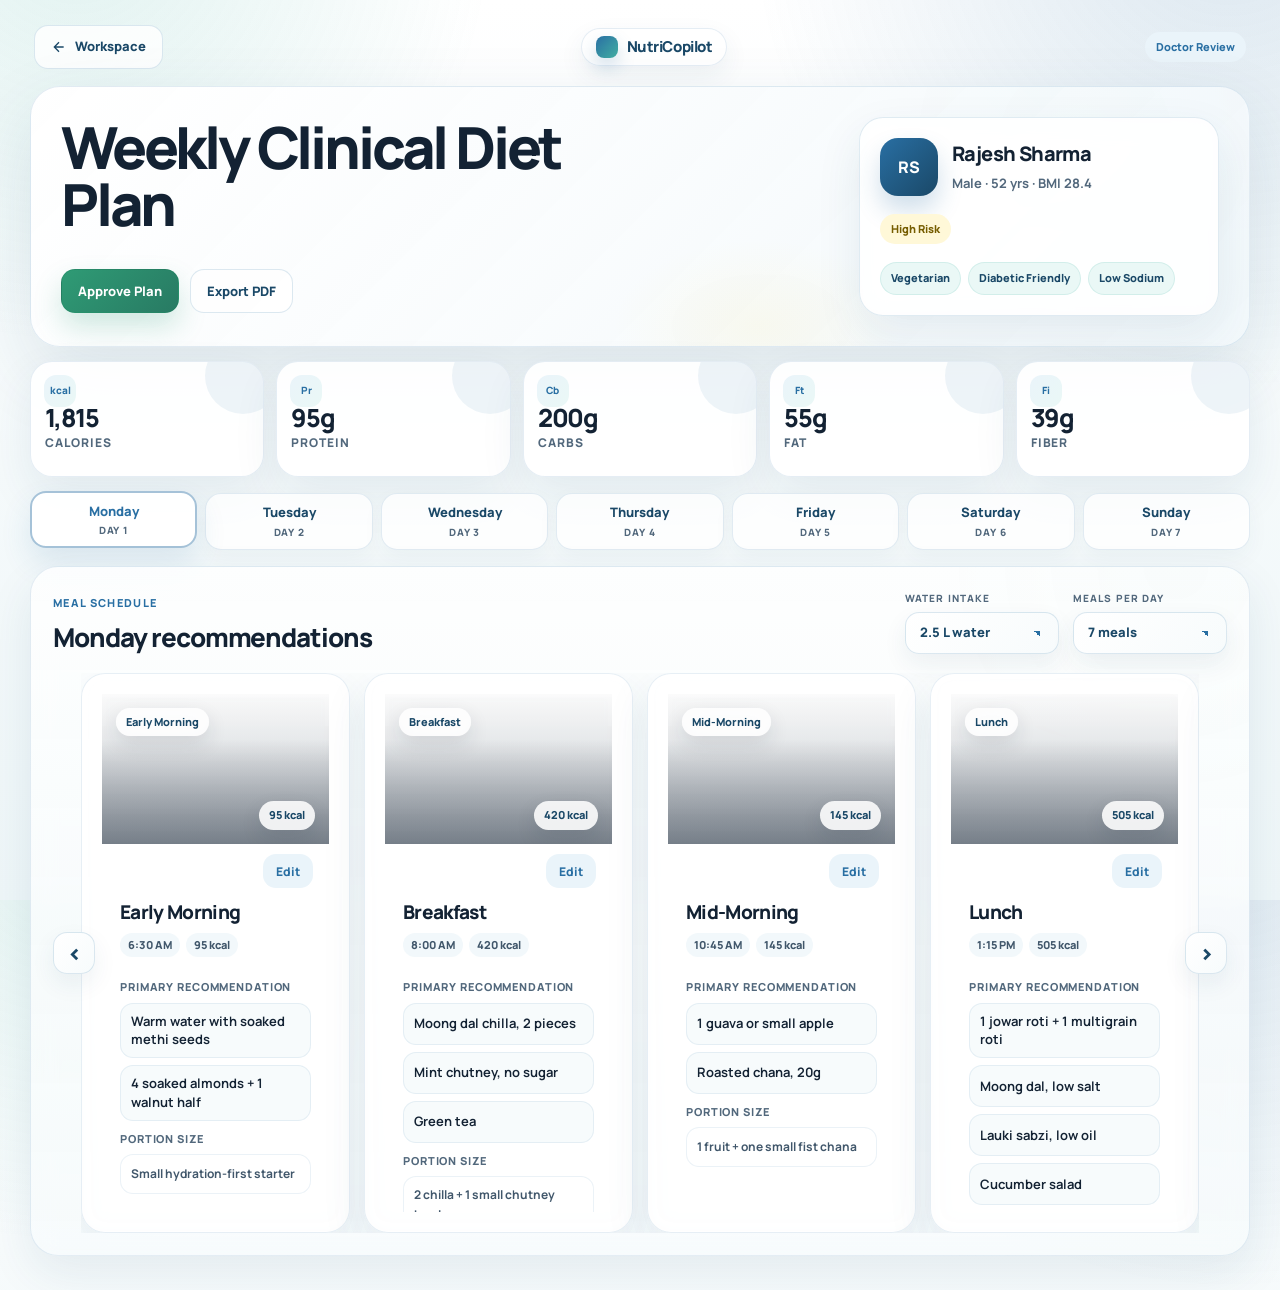
==== commit c40cb68e: "ui updates" ====
--- a/diet-plan.html
+++ b/diet-plan.html
@@ -13,7 +13,7 @@
 <body class="plan-page-body">
     <main class="plan-page-shell">
         <header class="plan-topbar">
-            <a class="plan-back-link" href="index.html">
+            <a class="plan-back-link" href="workspace.html">
                 <svg width="16" height="16" viewBox="0 0 24 24" fill="none" stroke="currentColor" stroke-width="2"><path d="M19 12H5M12 19l-7-7 7-7"/></svg>
                 Workspace
             </a>
@@ -23,13 +23,7 @@
 
         <section class="plan-hero">
             <div class="plan-hero-copy">
-                <div class="plan-badge-row">
-                    <span class="plan-eyebrow">AI generated</span>
-                    <span class="plan-soft-badge">Doctor Editable</span>
-                    <span class="plan-soft-badge">Review Before Approval</span>
-                </div>
                 <h1>Weekly Clinical Diet Plan</h1>
-                <p>Structured meal guidance with clinical rationale, alternatives, and approval controls for the selected patient.</p>
                 <div class="plan-hero-actions">
                     <button class="plan-primary-btn" id="approvePlanBtn">Approve Plan</button>
                     <button class="plan-secondary-btn" id="exportPlanBtn">Export PDF</button>
@@ -53,14 +47,6 @@
         </section>
 
         <section class="plan-summary-grid">
-            <article class="clinical-summary-card">
-                <span class="plan-card-label">Clinical Summary</span>
-                <h3>Diabetes and hypertension-sensitive nutrition plan</h3>
-                <p>Focus on low glycemic grains, controlled sodium, high fiber meals, and doctor-reviewed substitutions.</p>
-                <div class="plan-tag-row">
-                    <span>Low GI</span><span>Low Sodium</span><span>High Fiber</span><span>Heart Healthy</span>
-                </div>
-            </article>
             <article class="nutrition-card"><i>kcal</i><strong>1,815</strong><span>Calories</span></article>
             <article class="nutrition-card"><i>Pr</i><strong>95g</strong><span>Protein</span></article>
             <article class="nutrition-card"><i>Cb</i><strong>200g</strong><span>Carbs</span></article>
@@ -77,7 +63,16 @@
                     <h2><span id="activeDayName">Monday</span> recommendations</h2>
                 </div>
                 <div class="meal-plan-controls">
-                    <p>Each meal includes editable foods, portions, and structured alternatives.</p>
+                    <label class="meal-count-control" for="hydrationSelect">
+                        <span>Water intake</span>
+                        <select id="hydrationSelect" aria-label="Water intake">
+                            <option value="1.5">1.5 L water</option>
+                            <option value="2">2 L water</option>
+                            <option value="2.5" selected>2.5 L water</option>
+                            <option value="3">3 L water</option>
+                            <option value="custom">Custom</option>
+                        </select>
+                    </label>
                     <label class="meal-count-control" for="mealCountSelect">
                         <span>Meals per day</span>
                         <select id="mealCountSelect" aria-label="Meals per day">
@@ -90,9 +85,39 @@
                     </label>
                 </div>
             </div>
-            <div class="meal-card-grid" id="mealCardGrid"></div>
+            <div class="meal-carousel-shell">
+                <button class="meal-carousel-btn meal-carousel-btn-left" id="mealCarouselPrev" type="button" aria-label="Previous meals">‹</button>
+                <div class="meal-card-grid" id="mealCardGrid"></div>
+                <button class="meal-carousel-btn meal-carousel-btn-right" id="mealCarouselNext" type="button" aria-label="Next meals">›</button>
+            </div>
         </section>
     </main>
+
+    <div class="meal-edit-modal" id="mealEditModal" hidden>
+        <div class="meal-edit-dialog" role="dialog" aria-modal="true" aria-labelledby="mealEditTitle">
+            <div class="meal-edit-dialog-header">
+                <div>
+                    <span class="plan-eyebrow">Doctor edit</span>
+                    <h2 id="mealEditTitle">Edit meal</h2>
+                </div>
+                <button class="meal-edit-close" id="mealEditClose" type="button" aria-label="Close edit dialog">×</button>
+            </div>
+            <form class="meal-edit-form" id="mealEditForm">
+                <label class="meal-edit-field" for="mealRecommendationInput">
+                    <span>Primary Recommendation</span>
+                    <textarea id="mealRecommendationInput" rows="8" placeholder="Add one recommendation per line"></textarea>
+                </label>
+                <label class="meal-edit-field" for="mealPortionInput">
+                    <span>Portion Size</span>
+                    <textarea id="mealPortionInput" rows="3" placeholder="Add portion guidance"></textarea>
+                </label>
+                <div class="meal-edit-actions">
+                    <button class="plan-secondary-btn" id="mealEditCancel" type="button">Cancel</button>
+                    <button class="plan-primary-btn" type="submit">Save Changes</button>
+                </div>
+            </form>
+        </div>
+    </div>
     <script src="diet-plan.js"></script>
 </body>
 </html>
--- a/style.css
+++ b/style.css
@@ -8065,6 +8065,22 @@
     box-shadow: 0 14px 30px rgba(26, 72, 103, 0.12);
 }
 
+.patient-select-wrap.is-disabled {
+    cursor: not-allowed;
+}
+
+.patient-select-wrap.is-disabled .patient-select-btn {
+    opacity: 0.52;
+    pointer-events: none;
+    cursor: not-allowed;
+    box-shadow: 0 8px 18px rgba(26, 72, 103, 0.045);
+}
+
+.patient-select-btn:disabled:hover {
+    transform: none;
+    border-color: var(--color-border, #DDEAF0);
+}
+
 .top-patient-avatar,
 .patient-option-avatar {
     width: 32px;
@@ -8110,6 +8126,11 @@
 .patient-search::placeholder {
     color: #64748B;
     opacity: 1;
+}
+
+.patient-search:disabled {
+    cursor: not-allowed;
+    opacity: 0.58;
 }
 
 .patient-dropdown-menu,
@@ -8253,6 +8274,102 @@
     max-width: 980px;
 }
 
+.workspace-empty-shell {
+    width: min(720px, 100%);
+    min-height: min(620px, calc(100vh - 170px));
+    display: grid;
+    place-items: center;
+}
+
+.choose-patient-card {
+    position: relative;
+    width: min(520px, 100%);
+    padding: clamp(30px, 5vw, 48px);
+    display: grid;
+    justify-items: center;
+    gap: 16px;
+    text-align: center;
+    border: 1px solid rgba(221, 234, 240, 0.96);
+    border-radius: 34px;
+    background:
+        radial-gradient(circle at 20% 12%, rgba(67, 175, 163, 0.16), transparent 9rem),
+        linear-gradient(145deg, rgba(255, 255, 255, 0.98), rgba(247, 251, 252, 0.92));
+    box-shadow: 0 28px 70px rgba(26, 72, 103, 0.13);
+    animation: fadeInUp 0.48s ease both;
+}
+
+.choose-patient-icon {
+    width: 72px;
+    height: 72px;
+    display: grid;
+    place-items: center;
+    border-radius: 24px;
+    color: #FFFFFF;
+    background: linear-gradient(135deg, var(--color-primary), var(--color-teal));
+    box-shadow: 0 18px 40px rgba(41, 111, 163, 0.24);
+}
+
+.choose-patient-eyebrow {
+    color: var(--color-primary);
+    font-size: 12px;
+    font-weight: 850;
+    letter-spacing: 0.12em;
+    text-transform: uppercase;
+}
+
+.choose-patient-card .greeting {
+    margin: 0;
+    font-size: clamp(28px, 4vw, 42px);
+}
+
+.choose-patient-btn {
+    min-height: 58px;
+    margin-top: 4px;
+    padding: 0 24px;
+    display: inline-flex;
+    align-items: center;
+    justify-content: center;
+    gap: 10px;
+    border-radius: 19px;
+    background: linear-gradient(135deg, var(--color-primary), var(--color-teal));
+    color: #FFFFFF;
+    font-size: 15px;
+    font-weight: 850;
+    box-shadow: 0 18px 36px rgba(41, 111, 163, 0.22);
+    transition: transform 180ms ease, box-shadow 180ms ease;
+}
+
+.choose-patient-btn:hover {
+    transform: translateY(-2px);
+    box-shadow: 0 22px 44px rgba(41, 111, 163, 0.28);
+}
+
+.choose-patient-helper {
+    max-width: 380px;
+    margin: 0;
+    color: #52687C;
+    font-size: 14px;
+    line-height: 1.65;
+    font-weight: 650;
+}
+
+.choose-patient-menu {
+    position: absolute;
+    top: calc(100% - 16px);
+    left: 50%;
+    z-index: 260;
+    width: min(420px, calc(100vw - 42px));
+    max-height: min(430px, calc(100vh - 160px));
+    overflow: auto;
+    padding: 10px;
+    border: 1px solid var(--color-border, #DDEAF0);
+    border-radius: 22px;
+    background: #FFFFFF;
+    box-shadow: 0 26px 70px rgba(26, 72, 103, 0.18);
+    transform: translateX(-50%);
+    animation: dropdownFade 0.2s ease;
+}
+
 .prompt-container,
 .chat-input-container .prompt-box {
     max-width: 900px;
@@ -8901,6 +9018,488 @@
     font-size: 13px;
 }
 
+/* ============================================================
+   POST-LOGIN AI WORKSPACE REDESIGN
+   ChatGPT-like patient history + premium clinical chat
+   ============================================================ */
+.app-container {
+    width: 100vw;
+    height: 100vh;
+    padding: 14px;
+    gap: 14px;
+    display: flex;
+    overflow: hidden;
+}
+
+.sidebar {
+    height: calc(100vh - 28px);
+    border: 1px solid rgba(221, 234, 240, 0.92);
+    border-radius: 24px;
+    background:
+        linear-gradient(180deg, rgba(255, 255, 255, 0.92), rgba(247, 251, 252, 0.84)),
+        radial-gradient(circle at 16% 0%, rgba(67, 175, 163, 0.12), transparent 14rem);
+    box-shadow: 0 18px 46px rgba(26, 72, 103, 0.11);
+    backdrop-filter: blur(18px) saturate(150%);
+}
+
+.sidebar-header {
+    height: 68px;
+    padding: 0 14px 0 16px;
+}
+
+.logo-icon,
+.sidebar-profile-avatar {
+    border-radius: 12px;
+    background: linear-gradient(135deg, var(--color-primary), var(--color-teal));
+    box-shadow: 0 12px 26px rgba(41, 111, 163, 0.2);
+}
+
+.new-patient-btn {
+    min-height: 46px;
+    border-radius: 15px;
+    justify-content: center;
+    font-weight: 820;
+    background: linear-gradient(135deg, var(--color-primary), var(--color-teal));
+    box-shadow: 0 16px 30px rgba(41, 111, 163, 0.2);
+}
+
+.search-box {
+    min-height: 42px;
+    border: 1px solid rgba(41, 111, 163, 0.1);
+    background: rgba(255, 255, 255, 0.78);
+}
+
+.history-header-btn {
+    margin: 2px 8px 8px;
+    width: calc(100% - 16px);
+}
+
+.patient-list {
+    padding: 0 10px 12px;
+}
+
+.patient-item {
+    width: 100%;
+    min-height: 66px;
+    padding: 10px;
+    border: 1px solid transparent;
+    border-radius: 16px;
+    background: transparent;
+    text-align: left;
+}
+
+.patient-item:hover {
+    background: rgba(41, 111, 163, 0.07);
+    border-color: rgba(41, 111, 163, 0.08);
+    transform: translateY(-1px);
+}
+
+.patient-item.active {
+    background: linear-gradient(135deg, #EAF8F6, #F3FAFC);
+    border-color: rgba(67, 175, 163, 0.28);
+    box-shadow: 0 12px 24px rgba(26, 72, 103, 0.08);
+}
+
+.patient-info {
+    gap: 3px;
+}
+
+.patient-meta {
+    display: block;
+    color: #8AA0AF;
+    font-size: 10.5px;
+    font-weight: 720;
+    white-space: nowrap;
+    overflow: hidden;
+    text-overflow: ellipsis;
+}
+
+.sidebar-profile {
+    margin: 8px;
+    border: 1px solid rgba(41, 111, 163, 0.1);
+    border-radius: 18px;
+    background: rgba(255, 255, 255, 0.72);
+}
+
+.profile-menu button {
+    width: 100%;
+    min-height: 38px;
+    padding: 0 11px;
+    border-radius: 10px;
+    color: #1A4867;
+    font-size: 13px;
+    font-weight: 750;
+    text-align: left;
+}
+
+.profile-menu button:hover {
+    background: #EEF6F8;
+}
+
+.main-content {
+    width: auto;
+    max-width: none;
+    height: calc(100vh - 28px);
+    min-width: 0;
+    flex: 1;
+    overflow: hidden;
+    border: 1px solid rgba(221, 234, 240, 0.92);
+    border-radius: 26px;
+}
+
+.workspace-topbar {
+    min-height: 72px;
+    grid-template-columns: minmax(270px, 1fr) auto minmax(280px, 1fr);
+    padding: 12px clamp(16px, 2.3vw, 26px);
+}
+
+.workspace-history-btn {
+    display: none;
+    flex: 0 0 44px;
+    border: 1px solid rgba(41, 111, 163, 0.14);
+    background: #FFFFFF;
+    box-shadow: 0 10px 22px rgba(26, 72, 103, 0.07);
+}
+
+.welcome-state {
+    display: none;
+}
+
+.chat-state {
+    flex: 1;
+    min-height: 0;
+    height: auto;
+    display: flex;
+    flex-direction: column;
+}
+
+.chat-messages {
+    flex: 1;
+    min-height: 0;
+    overflow-y: auto;
+    overflow-x: hidden;
+    padding: 26px clamp(18px, 4vw, 58px) 30px;
+    background:
+        radial-gradient(circle at 8% 0%, rgba(67, 175, 163, 0.07), transparent 17rem),
+        linear-gradient(180deg, rgba(247, 251, 252, 0.48), rgba(255, 255, 255, 0.72));
+}
+
+.ai-welcome-panel {
+    width: min(1060px, 100%);
+    margin: 0 auto;
+    padding: clamp(22px, 4vw, 38px);
+    border: 1px solid rgba(221, 234, 240, 0.95);
+    border-radius: 28px;
+    background:
+        radial-gradient(circle at 88% 12%, rgba(246, 216, 91, 0.15), transparent 12rem),
+        linear-gradient(145deg, rgba(255, 255, 255, 0.96), rgba(247, 251, 252, 0.86));
+    box-shadow: 0 24px 58px rgba(26, 72, 103, 0.1);
+}
+
+.ai-welcome-panel.minimal {
+    width: min(760px, 100%);
+    margin: clamp(76px, 18vh, 170px) auto 0;
+    padding: 0 18px;
+    border: 0;
+    border-radius: 0;
+    background: transparent;
+    box-shadow: none;
+    text-align: center;
+}
+
+.ai-welcome-panel.minimal h1 {
+    margin: 0;
+    color: #132233;
+    font-size: clamp(30px, 4vw, 46px);
+    line-height: 1.12;
+    font-weight: 780;
+    letter-spacing: 0;
+    text-shadow: 0 14px 34px rgba(26, 72, 103, 0.08);
+}
+
+.ai-welcome-orbit {
+    width: 54px;
+    height: 54px;
+    display: grid;
+    place-items: center;
+    border-radius: 18px;
+    color: #FFFFFF;
+    background: linear-gradient(135deg, var(--color-primary), var(--color-teal));
+    box-shadow: 0 16px 34px rgba(41, 111, 163, 0.22);
+}
+
+.ai-welcome-copy {
+    margin-top: 18px;
+    max-width: 760px;
+}
+
+.ai-welcome-kicker {
+    color: var(--color-primary);
+    font-size: 12px;
+    font-weight: 850;
+    text-transform: uppercase;
+    letter-spacing: 0.1em;
+}
+
+.ai-welcome-copy h1 {
+    margin: 8px 0 8px;
+    color: #132233;
+    font-size: clamp(24px, 3vw, 36px);
+    line-height: 1.16;
+    font-weight: 850;
+}
+
+.ai-welcome-copy p {
+    margin: 0;
+    color: #52687C;
+    font-size: 15px;
+    line-height: 1.65;
+    font-weight: 620;
+}
+
+.ai-quick-actions {
+    margin-top: 24px;
+    display: grid;
+    grid-template-columns: repeat(5, minmax(0, 1fr));
+    gap: 10px;
+}
+
+.quick-action-card {
+    min-width: 0;
+    min-height: 122px;
+    padding: 14px;
+    align-items: flex-start;
+    justify-content: flex-start;
+    gap: 8px;
+    border-radius: 18px;
+    border-color: rgba(41, 111, 163, 0.12);
+    background: rgba(255, 255, 255, 0.8);
+    box-shadow: 0 12px 28px rgba(26, 72, 103, 0.06);
+}
+
+.quick-action-card:hover {
+    border-color: rgba(67, 175, 163, 0.36);
+    background: #FFFFFF;
+    transform: translateY(-2px);
+    box-shadow: 0 18px 36px rgba(26, 72, 103, 0.11);
+}
+
+.quick-action-icon {
+    width: 34px;
+    height: 34px;
+    display: grid;
+    place-items: center;
+    border-radius: 12px;
+    background: #EAF8F6;
+    color: #1A4867;
+    font-size: 11px;
+    font-weight: 850;
+}
+
+.quick-action-card strong {
+    color: #132233;
+    font-size: 13px;
+    line-height: 1.25;
+    font-weight: 820;
+}
+
+.quick-action-card small {
+    color: #64748B;
+    font-size: 11px;
+    line-height: 1.35;
+    font-weight: 650;
+}
+
+.patient-selection-nudge {
+    width: min(720px, 100%);
+    margin: 0 auto;
+    padding: 13px 16px;
+    display: grid;
+    gap: 3px;
+    border: 1px solid rgba(246, 216, 91, 0.5);
+    border-radius: 16px;
+    background: #FFF8D8;
+    color: #6F5600;
+    box-shadow: 0 12px 26px rgba(111, 86, 0, 0.08);
+}
+
+.patient-selection-nudge strong {
+    font-size: 13px;
+    font-weight: 850;
+}
+
+.patient-selection-nudge span {
+    font-size: 12px;
+    font-weight: 650;
+}
+
+.message.user-message {
+    justify-content: flex-end;
+}
+
+.message.ai-message {
+    justify-content: flex-start;
+}
+
+.message.ai-message .message-avatar,
+.message.ai-message .message-content {
+    order: initial;
+}
+
+.message.user-message .message-content {
+    align-items: flex-end;
+}
+
+.user-message .message-bubble {
+    border-top-left-radius: 18px;
+    border-top-right-radius: 6px;
+    color: #FFFFFF;
+    background: linear-gradient(135deg, var(--color-primary), var(--color-teal));
+}
+
+.user-message .message-content p {
+    color: #FFFFFF;
+}
+
+.ai-message .message-bubble {
+    border-top-right-radius: 18px;
+    border-top-left-radius: 6px;
+}
+
+.chat-input-container {
+    flex: 0 0 auto;
+    padding: 14px clamp(18px, 4vw, 58px) 18px;
+}
+
+.chat-input-container .prompt-box {
+    width: min(940px, 100%);
+    max-width: 940px;
+    border: 1px solid rgba(41, 111, 163, 0.14);
+    border-radius: 24px;
+    box-shadow: 0 18px 46px rgba(26, 72, 103, 0.13);
+}
+
+.prompt-input-wrapper {
+    min-height: 66px;
+}
+
+.diet-plan-composer-btn {
+    color: var(--color-primary);
+    background: #EAF4FA;
+}
+
+.diet-plan-composer-btn:hover {
+    color: #FFFFFF;
+    background: linear-gradient(135deg, var(--color-primary), var(--color-teal));
+}
+
+.voice-btn.recording {
+    color: #FFFFFF;
+    background: var(--color-danger);
+    box-shadow: 0 0 0 4px rgba(239, 78, 58, 0.14);
+}
+
+@media (max-width: 1100px) {
+    .ai-quick-actions {
+        grid-template-columns: repeat(3, minmax(0, 1fr));
+    }
+
+    .workspace-topbar {
+        grid-template-columns: 1fr;
+    }
+
+    .workspace-brand {
+        order: -1;
+    }
+}
+
+@media (max-width: 900px) {
+    .app-container {
+        padding: 0;
+        gap: 0;
+    }
+
+    .sidebar {
+        position: fixed;
+        top: 10px;
+        bottom: 10px;
+        left: 10px;
+        height: auto;
+        width: min(320px, calc(100vw - 20px)) !important;
+        z-index: 620;
+        transform: translateX(calc(-100% - 16px));
+    }
+
+    .sidebar.visible {
+        transform: translateX(0);
+    }
+
+    .workspace-history-btn {
+        display: inline-flex;
+    }
+
+    .main-content {
+        height: 100vh;
+        border: 0;
+        border-radius: 0;
+    }
+
+    .patient-controls {
+        flex-direction: row;
+        align-items: center;
+    }
+
+    .patient-search-wrap {
+        min-width: 0;
+    }
+
+    .ai-quick-actions {
+        grid-template-columns: repeat(2, minmax(0, 1fr));
+    }
+}
+
+@media (max-width: 640px) {
+    .workspace-topbar {
+        min-height: 0;
+        padding: 10px 12px;
+    }
+
+    .workspace-actions {
+        justify-content: space-between;
+    }
+
+    .doctor-top-profile {
+        min-width: 0;
+    }
+
+    .ai-welcome-panel {
+        padding: 20px;
+        border-radius: 22px;
+    }
+
+    .ai-welcome-panel.minimal {
+        margin-top: clamp(58px, 16vh, 120px);
+        padding: 0 10px;
+    }
+
+    .ai-quick-actions {
+        grid-template-columns: 1fr;
+    }
+
+    .quick-action-card {
+        min-height: 86px;
+    }
+
+    .chat-messages {
+        padding: 18px 12px 22px;
+    }
+
+    .prompt-input-wrapper {
+        padding: 10px;
+        gap: 6px;
+    }
+}
+
 .context-review-close {
     border-radius: 14px;
     transition: transform 180ms ease, background 180ms ease;
@@ -9534,3 +10133,767 @@
         padding: 13px 15px;
     }
 }
+
+/* Final precedence for the post-login chat workspace. */
+.app-container {
+    padding: 14px;
+    gap: 14px;
+}
+
+.main-content,
+.sidebar {
+    height: calc(100vh - 28px);
+}
+
+.chat-state {
+    height: auto;
+}
+
+.chat-messages {
+    padding-bottom: 30px;
+}
+
+.message.user-message {
+    justify-content: flex-start;
+}
+
+.message.ai-message,
+.ai-message-row {
+    justify-content: flex-end;
+}
+
+.message.user-message .message-avatar,
+.message.user-message .message-content {
+    order: initial;
+}
+
+.message.user-message .message-content {
+    align-items: flex-start;
+}
+
+.message.ai-message .message-avatar {
+    order: 2;
+}
+
+.message.ai-message .message-content,
+.ai-message-row .chat-message-content {
+    order: 1;
+    align-items: flex-end;
+}
+
+.user-message .message-bubble {
+    border-radius: 18px 18px 18px 6px;
+    background: linear-gradient(135deg, var(--color-primary), var(--color-teal));
+}
+
+.user-message .message-bubble p {
+    color: #FFFFFF;
+}
+
+.ai-message .message-bubble,
+.ai-message-bubble {
+    border-radius: 18px 18px 6px 18px;
+}
+
+.upload-file-bubble {
+    padding: 0;
+    overflow: hidden;
+    color: #132233;
+    border: 1px solid rgba(67, 175, 163, 0.24);
+    background: #FFFFFF !important;
+    box-shadow: 0 14px 32px rgba(26, 72, 103, 0.1);
+}
+
+.chat-upload-preview {
+    min-width: min(360px, 72vw);
+    display: flex;
+    align-items: center;
+    gap: 12px;
+    padding: 13px 14px;
+}
+
+.chat-upload-icon {
+    width: 42px;
+    height: 42px;
+    flex: 0 0 42px;
+    display: grid;
+    place-items: center;
+    border-radius: 14px;
+    color: #FFFFFF;
+    background: linear-gradient(135deg, var(--color-primary), var(--color-teal));
+    box-shadow: 0 12px 24px rgba(41, 111, 163, 0.2);
+}
+
+.chat-upload-details {
+    min-width: 0;
+    display: grid;
+    gap: 3px;
+}
+
+.chat-upload-details strong {
+    color: #132233;
+    font-size: 13px;
+    font-weight: 820;
+    white-space: nowrap;
+    overflow: hidden;
+    text-overflow: ellipsis;
+}
+
+.chat-upload-details span {
+    color: #43AFA3;
+    font-size: 12px;
+    font-weight: 780;
+}
+
+.analysis-loading-note {
+    min-width: min(390px, 72vw);
+    display: grid;
+    grid-template-columns: auto 1fr;
+    gap: 3px 10px;
+    align-items: center;
+    padding: 14px 16px;
+}
+
+.analysis-loading-note p {
+    margin: 0;
+    color: #17324D;
+    font-size: 13.5px;
+    font-weight: 720;
+}
+
+.analysis-loading-note small {
+    grid-column: 2;
+    color: #64748B;
+    font-size: 11px;
+    font-weight: 650;
+}
+
+.analysis-loading-pulse {
+    width: 10px;
+    height: 10px;
+    border-radius: 50%;
+    background: var(--color-teal);
+    box-shadow: 0 0 0 0 rgba(67, 175, 163, 0.34);
+    animation: analysisPulse 1.25s ease-out infinite;
+}
+
+@keyframes analysisPulse {
+    0% {
+        box-shadow: 0 0 0 0 rgba(67, 175, 163, 0.34);
+    }
+    100% {
+        box-shadow: 0 0 0 12px rgba(67, 175, 163, 0);
+    }
+}
+
+@media (max-width: 900px) {
+    .app-container {
+        padding: 0;
+        gap: 0;
+    }
+
+    .main-content {
+        height: 100vh;
+    }
+
+    .sidebar {
+        height: auto;
+    }
+}
+
+/* Workspace cleanup: lighter topbar, visible sidebar search, single patient list. */
+.workspace-topbar {
+    grid-template-columns: minmax(0, 1fr);
+    min-height: 68px;
+    padding: 12px clamp(16px, 2.6vw, 26px);
+}
+
+.patient-controls {
+    justify-self: start;
+    flex-wrap: nowrap;
+}
+
+.workspace-actions {
+    justify-self: end;
+}
+
+.sidebar-bottom {
+    flex-shrink: 0;
+    display: grid;
+    gap: 8px;
+    padding: 0 8px 10px;
+}
+
+.sidebar-bottom .sidebar-profile {
+    margin: 0;
+}
+
+.sidebar-logout-btn {
+    width: 100%;
+    min-height: 44px;
+    display: inline-flex;
+    align-items: center;
+    justify-content: center;
+    gap: 9px;
+    padding: 0 13px;
+    border: 1px solid rgba(239, 78, 58, 0.16);
+    border-radius: 15px;
+    background: rgba(255, 255, 255, 0.92);
+    color: #EF4E3A;
+    font-size: 13px;
+    font-weight: 820;
+    box-shadow: 0 10px 22px rgba(26, 72, 103, 0.07);
+    transition: transform 180ms ease, box-shadow 180ms ease, border-color 180ms ease, background 180ms ease;
+}
+
+.sidebar-logout-btn:hover {
+    transform: translateY(-1px);
+    border-color: rgba(239, 78, 58, 0.28);
+    background: #FFFFFF;
+    box-shadow: 0 14px 28px rgba(239, 78, 58, 0.12);
+}
+
+.sidebar-logout-btn svg {
+    flex: 0 0 auto;
+}
+
+.sidebar.collapsed .sidebar-bottom {
+    padding: 0 8px 10px;
+}
+
+.sidebar.collapsed .sidebar-logout-btn {
+    padding: 0;
+}
+
+.sidebar .logo-text {
+    color: #132233 !important;
+    font-weight: 800;
+    letter-spacing: -0.02em;
+}
+
+.sidebar .logo-icon {
+    color: #FFFFFF;
+}
+
+.sidebar-search-wrap {
+    padding-bottom: 12px;
+}
+
+.sidebar .search-box {
+    min-height: 44px;
+    border-color: rgba(41, 111, 163, 0.14);
+    background: #FFFFFF;
+    color: #52687C;
+    box-shadow: 0 8px 18px rgba(26, 72, 103, 0.045);
+}
+
+.sidebar .search-box:focus-within {
+    border-color: rgba(41, 111, 163, 0.38);
+    background: #FFFFFF;
+    box-shadow: 0 0 0 3px rgba(41, 111, 163, 0.10);
+}
+
+.sidebar .search-input-el {
+    color: #132233 !important;
+    font-weight: 650;
+}
+
+.sidebar .search-input-el::placeholder {
+    color: #64748B !important;
+    opacity: 1;
+}
+
+.sidebar .search-icon-el {
+    color: #64748B !important;
+}
+
+.sidebar-history {
+    padding-top: 2px;
+}
+
+.patient-list {
+    display: grid;
+    align-content: start;
+    gap: 5px;
+    padding: 0 10px 14px;
+}
+
+.patient-group,
+.group-label,
+.patient-meta {
+    display: none !important;
+}
+
+.patient-item {
+    min-height: 62px;
+    padding: 10px;
+    border-radius: 16px;
+    gap: 11px;
+}
+
+.patient-info {
+    gap: 4px;
+    max-width: none;
+}
+
+.patient-item .patient-name {
+    color: #132233 !important;
+    font-size: 13.5px;
+    font-weight: 760;
+    line-height: 1.2;
+}
+
+.patient-item .patient-time {
+    color: #64748B !important;
+    font-size: 11.5px;
+    font-weight: 620;
+    line-height: 1.2;
+}
+
+@media (max-width: 980px) {
+    .workspace-topbar {
+        grid-template-columns: minmax(0, 1fr);
+        gap: 10px;
+    }
+
+    .patient-controls,
+    .workspace-actions {
+        width: 100%;
+    }
+
+    .workspace-actions {
+        justify-content: flex-end;
+    }
+}
+
+/* Sidebar-free workspace navigation */
+.app-container {
+    width: 100vw;
+    height: 100vh;
+    padding: 14px;
+    gap: 0;
+    overflow: hidden;
+}
+
+.main-content {
+    width: 100%;
+    max-width: none;
+    height: calc(100vh - 28px);
+    margin: 0;
+}
+
+.workspace-topbar {
+    position: relative;
+    grid-template-columns: minmax(0, 1fr) auto minmax(0, 1fr);
+    gap: 16px;
+    min-height: 72px;
+    padding: 12px clamp(16px, 2.6vw, 28px);
+}
+
+.patient-controls {
+    justify-self: start;
+    display: flex;
+    align-items: center;
+    gap: 10px;
+    min-width: 0;
+}
+
+.top-new-patient-btn {
+    width: auto;
+    min-height: 40px;
+    padding: 0 15px;
+    border-radius: 999px;
+    font-weight: 820;
+    box-shadow: 0 12px 25px rgba(41, 111, 163, 0.18);
+}
+
+.workspace-brand {
+    justify-self: center;
+}
+
+.top-profile-btn {
+    justify-self: end;
+    min-width: 0;
+    min-height: 46px;
+    display: inline-flex;
+    align-items: center;
+    gap: 10px;
+    padding: 6px 12px 6px 7px;
+    border: 1px solid rgba(41, 111, 163, 0.14);
+    border-radius: 999px;
+    background: rgba(255, 255, 255, 0.9);
+    color: #132233;
+    box-shadow: 0 10px 22px rgba(26, 72, 103, 0.07);
+    transition: transform 180ms ease, box-shadow 180ms ease, border-color 180ms ease, background 180ms ease;
+}
+
+.top-profile-btn:hover,
+.top-profile-btn[aria-expanded="true"] {
+    transform: translateY(-1px);
+    border-color: rgba(67, 175, 163, 0.34);
+    background: #FFFFFF;
+    box-shadow: 0 14px 30px rgba(26, 72, 103, 0.11);
+}
+
+.top-profile-avatar,
+.popup-profile-avatar {
+    width: 34px;
+    height: 34px;
+    display: grid;
+    place-items: center;
+    flex: 0 0 34px;
+    border-radius: 12px;
+    background: linear-gradient(135deg, var(--color-primary), var(--color-teal));
+    color: #FFFFFF;
+    font-size: 11px;
+    font-weight: 850;
+    box-shadow: 0 12px 24px rgba(41, 111, 163, 0.2);
+}
+
+.top-profile-copy {
+    display: grid;
+    gap: 1px;
+    text-align: left;
+}
+
+.top-profile-copy strong {
+    color: #132233;
+    font-size: 12.5px;
+    font-weight: 850;
+    line-height: 1.1;
+}
+
+.top-profile-copy small {
+    color: #64748B;
+    font-size: 10.5px;
+    font-weight: 700;
+    line-height: 1.1;
+}
+
+.workspace-nav-popups {
+    --profile-popup-width: min(286px, 44vw);
+    --popup-right: 14px;
+    --popup-gap: 10px;
+    --history-popup-width: min(382px, calc(100vw - var(--profile-popup-width) - var(--popup-right) - var(--popup-gap) - 14px));
+    --history-popup-right: calc(var(--popup-right) + var(--profile-popup-width) + var(--popup-gap));
+    position: fixed;
+    inset: 0;
+    z-index: 520;
+    pointer-events: none;
+}
+
+.profile-popup,
+.history-popup {
+    position: absolute;
+    top: 92px;
+    max-height: calc(100vh - 116px);
+    overflow: hidden;
+    border: 1px solid rgba(221, 234, 240, 0.92);
+    background: rgba(255, 255, 255, 0.92);
+    box-shadow: 0 28px 70px rgba(18, 35, 54, 0.18);
+    backdrop-filter: blur(18px) saturate(150%);
+    opacity: 0;
+    pointer-events: none;
+    transition: transform 220ms var(--transition-smooth), opacity 220ms ease;
+}
+
+.profile-popup {
+    right: var(--popup-right);
+    width: var(--profile-popup-width);
+    display: grid;
+    gap: 8px;
+    padding: 14px;
+    border-radius: 24px 0 0 24px;
+    transform: translateX(22px);
+}
+
+.history-popup {
+    right: var(--history-popup-right);
+    width: var(--history-popup-width);
+    display: grid;
+    grid-template-rows: auto minmax(0, 1fr);
+    gap: 12px;
+    padding: 14px 10px 10px;
+    border-radius: 24px;
+    transform: translateX(10px);
+}
+
+.workspace-nav-popups.profile-open .profile-popup,
+.workspace-nav-popups.history-open .history-popup {
+    opacity: 1;
+    pointer-events: auto;
+    transform: translateX(0);
+}
+
+.popup-profile-card {
+    display: flex;
+    align-items: center;
+    gap: 11px;
+    padding: 11px;
+    border: 1px solid rgba(41, 111, 163, 0.10);
+    border-radius: 18px;
+    background: linear-gradient(135deg, #F7FBFC, #FFFFFF);
+}
+
+.popup-profile-card strong,
+.popup-profile-card span {
+    display: block;
+}
+
+.popup-profile-card strong {
+    color: #132233;
+    font-size: 14px;
+    font-weight: 850;
+}
+
+.popup-profile-card span {
+    margin-top: 2px;
+    color: #64748B;
+    font-size: 12px;
+    font-weight: 700;
+}
+
+.profile-popup-option {
+    min-height: 44px;
+    display: flex;
+    align-items: center;
+    justify-content: space-between;
+    padding: 0 13px;
+    border: 1px solid transparent;
+    border-radius: 14px;
+    background: transparent;
+    color: #1A4867;
+    font-size: 13px;
+    font-weight: 820;
+    text-align: left;
+    transition: transform 180ms ease, border-color 180ms ease, background 180ms ease, color 180ms ease;
+}
+
+.profile-popup-option:hover,
+.profile-popup-option[aria-expanded="true"] {
+    transform: translateY(-1px);
+    border-color: rgba(41, 111, 163, 0.14);
+    background: #F3FAFC;
+}
+
+.profile-popup-option.logout {
+    color: #EF4E3A;
+}
+
+.profile-popup-option.logout:hover {
+    border-color: rgba(239, 78, 58, 0.18);
+    background: #FFF8F6;
+}
+
+.popup-search-box {
+    min-height: 44px;
+    display: flex;
+    align-items: center;
+    gap: 9px;
+    padding: 0 13px;
+    border: 1px solid rgba(41, 111, 163, 0.14);
+    border-radius: 15px;
+    background: #FFFFFF;
+    color: #64748B;
+    box-shadow: 0 8px 18px rgba(26, 72, 103, 0.045);
+}
+
+.popup-search-box:focus-within {
+    border-color: rgba(41, 111, 163, 0.38);
+    box-shadow: 0 0 0 3px rgba(41, 111, 163, 0.10);
+}
+
+.popup-search-box .search-input-el {
+    width: 100%;
+    color: #132233 !important;
+    font-weight: 650;
+}
+
+.popup-search-box .search-input-el::placeholder {
+    color: #64748B !important;
+    opacity: 1;
+}
+
+.history-popup .patient-list {
+    min-height: 0;
+    max-height: calc(100vh - 190px);
+    overflow-y: auto;
+    overflow-x: hidden;
+    padding: 0 2px 4px;
+}
+
+.history-popup .patient-item {
+    width: 100%;
+}
+
+.ai-welcome-panel.minimal h1,
+.greeting {
+    color: var(--color-primary);
+    background: linear-gradient(135deg, var(--color-primary), var(--color-teal));
+    -webkit-background-clip: text;
+    background-clip: text;
+    -webkit-text-fill-color: transparent;
+}
+
+@media (max-width: 780px) {
+    .workspace-topbar {
+        grid-template-columns: minmax(0, 1fr) auto;
+        align-items: center;
+    }
+
+    .workspace-brand {
+        order: 3;
+        grid-column: 1 / -1;
+        justify-self: start;
+    }
+
+    .top-profile-copy {
+        display: none;
+    }
+
+    .workspace-nav-popups {
+        --profile-popup-width: min(252px, 48vw);
+        --history-popup-width: min(330px, calc(100vw - var(--profile-popup-width) - var(--popup-right) - var(--popup-gap) - 8px));
+    }
+}
+
+@media (max-width: 560px) {
+    .app-container {
+        padding: 0;
+    }
+
+    .main-content {
+        height: 100vh;
+        border-radius: 0;
+    }
+
+    .workspace-topbar {
+        padding: 10px 12px;
+        gap: 8px;
+    }
+
+    .patient-controls {
+        gap: 7px;
+    }
+
+    .workspace-nav-btn,
+    .top-new-patient-btn {
+        min-height: 38px;
+        padding: 0 11px;
+    }
+
+    .workspace-nav-popups {
+        --profile-popup-width: min(214px, 46vw);
+        --popup-right: 8px;
+        --popup-gap: 6px;
+        --history-popup-width: calc(100vw - var(--profile-popup-width) - var(--popup-right) - var(--popup-gap) - 8px);
+        --history-popup-right: calc(var(--popup-right) + var(--profile-popup-width) + var(--popup-gap));
+    }
+
+    .profile-popup,
+    .history-popup {
+        top: 82px;
+        max-height: calc(100vh - 94px);
+    }
+
+    .profile-popup {
+        padding: 10px;
+    }
+
+.history-popup {
+        padding: 10px 8px 8px;
+    }
+}
+
+/* BMI fields and stable patient-preference modal sizing */
+.add-patient-bmi input {
+    background: #F7FBFC;
+    color: #1A4867;
+    font-weight: 800;
+}
+
+.context-review-dialog {
+    width: min(1040px, calc(100vw - 44px));
+    height: min(780px, calc(100dvh - 44px));
+    max-height: min(780px, calc(100dvh - 44px));
+}
+
+.context-review-header,
+.ctx-review-foot {
+    flex-shrink: 0;
+}
+
+.context-review-body {
+    flex: 1 1 auto;
+    min-height: 0;
+    overflow: hidden;
+    display: flex;
+    padding: 18px;
+}
+
+.patient-context-wizard {
+    min-height: 0;
+    width: 100%;
+    display: grid;
+    grid-template-rows: auto minmax(0, 1fr);
+    gap: 14px;
+}
+
+.wizard-step-card {
+    min-height: 0;
+    display: grid;
+    grid-template-rows: auto minmax(0, 1fr);
+}
+
+.wizard-step-content {
+    min-height: 0;
+    overflow-y: auto;
+    padding-right: 4px;
+}
+
+.rh-plan-actions {
+    display: grid;
+    grid-template-columns: repeat(2, minmax(0, 1fr));
+    gap: 10px;
+    margin-top: 14px;
+}
+
+.rh-plan-actions .rh-review-plan-btn,
+.rh-plan-actions .modify-context-btn {
+    width: 100%;
+    min-height: 40px;
+}
+
+.review-hub-card.rh-card-disabled {
+    opacity: 0.66;
+    cursor: default;
+    filter: saturate(0.78);
+}
+
+.review-hub-card.rh-card-disabled:hover {
+    transform: none;
+    box-shadow: 0 12px 32px rgba(26, 72, 103, 0.07);
+}
+
+.review-hub-card.rh-card-disabled .rh-review-btn,
+.review-hub-card.rh-card-disabled .rh-review-btn:hover,
+.rh-review-btn:disabled {
+    cursor: not-allowed;
+    color: #64748B;
+    background: #EAF4FA;
+    box-shadow: none;
+    transform: none;
+    pointer-events: none;
+}
+
+@media (max-width: 640px) {
+    .context-review-dialog {
+        width: calc(100vw - 24px);
+        height: calc(100dvh - 24px);
+        max-height: calc(100dvh - 24px);
+    }
+
+    .rh-plan-actions {
+        grid-template-columns: 1fr;
+    }
+}
--- a/diet-plan.css
+++ b/diet-plan.css
@@ -631,11 +631,6 @@
     transform: translateY(-1px);
     border-color: rgba(67, 175, 163, 0.30);
     background: #EAF8F6;
-}
-
-.is-editing .food-line {
-    outline: 2px solid rgba(41, 111, 163, 0.18);
-    background: #FFFFFF;
 }
 
 @media (max-width: 1060px) {
@@ -1221,3 +1216,424 @@
         min-height: 132px;
     }
 }
+
+/* Final diet plan polish overrides */
+.plan-primary-btn {
+    border: 1px solid rgba(26, 128, 92, 0.28);
+    background: linear-gradient(135deg, #2F9B75, #287A63);
+    color: #FFFFFF;
+    box-shadow: 0 14px 28px rgba(47, 155, 117, 0.22);
+}
+
+.plan-primary-btn:hover {
+    background: linear-gradient(135deg, #36AA82, #2F8A70);
+    box-shadow: 0 16px 32px rgba(47, 155, 117, 0.28);
+}
+
+.plan-primary-btn:active,
+.plan-primary-btn.is-confirmed {
+    background: linear-gradient(135deg, #287A63, #216853);
+}
+
+.plan-hero {
+    padding: clamp(20px, 3vw, 30px);
+    grid-template-columns: minmax(0, 1fr) 360px;
+    align-items: center;
+}
+
+.plan-hero-copy {
+    display: grid;
+    gap: 16px;
+}
+
+.plan-hero-copy h1 {
+    margin: 0;
+}
+
+.plan-summary-grid {
+    grid-template-columns: repeat(5, minmax(0, 1fr));
+    gap: 12px;
+}
+
+.nutrition-card {
+    min-height: 116px;
+    height: 116px;
+    padding: 14px;
+}
+
+.nutrition-card strong {
+    margin-top: 20px;
+    font-size: 25px;
+}
+
+.plan-day-tab.active,
+.plan-day-tab.active:hover {
+    border: 2px solid rgba(41, 111, 163, 0.42);
+    background: rgba(255, 255, 255, 0.94);
+    color: var(--plan-navy);
+    box-shadow: 0 14px 30px rgba(41, 111, 163, 0.13);
+    transform: translateY(-2px);
+}
+
+.plan-day-tab.active strong {
+    color: var(--plan-blue);
+    font-weight: 900;
+}
+
+.plan-day-tab.active span,
+.plan-day-tab.active:hover span {
+    color: var(--plan-muted);
+}
+
+.meal-plan-controls {
+    max-width: none;
+}
+
+.meal-carousel-controls {
+    display: none;
+}
+
+.meal-carousel-btn {
+    width: 42px;
+    height: 42px;
+    display: grid;
+    place-items: center;
+    border: 1px solid rgba(41, 111, 163, 0.16);
+    border-radius: 14px;
+    background: linear-gradient(135deg, #FFFFFF, #F7FBFC);
+    color: var(--plan-navy);
+    font-family: inherit;
+    font-size: 24px;
+    font-weight: 800;
+    box-shadow: 0 10px 24px rgba(26, 72, 103, 0.07);
+    transition: transform 180ms ease, box-shadow 180ms ease, border-color 180ms ease;
+    z-index: 3;
+}
+
+.meal-carousel-btn:hover {
+    transform: translateY(-1px);
+    border-color: rgba(67, 175, 163, 0.34);
+    box-shadow: 0 14px 28px rgba(26, 72, 103, 0.10);
+}
+
+.meal-carousel-shell {
+    position: relative;
+    overflow: visible;
+    padding: 0 28px;
+}
+
+.meal-card-grid {
+    --cards-visible: 4;
+    display: flex;
+    grid-template-columns: none;
+    grid-auto-rows: auto;
+    gap: 14px;
+    overflow-x: auto;
+    overflow-y: hidden;
+    scroll-snap-type: x mandatory;
+    scroll-behavior: smooth;
+    scrollbar-width: none;
+}
+
+.meal-carousel-btn-left,
+.meal-carousel-btn-right {
+    position: absolute;
+    top: 50%;
+    transform: translateY(-50%);
+}
+
+.meal-carousel-btn-left {
+    left: 0;
+}
+
+.meal-carousel-btn-right {
+    right: 0;
+}
+
+.meal-carousel-btn-left:hover,
+.meal-carousel-btn-right:hover {
+    transform: translateY(calc(-50% - 1px));
+}
+
+.meal-card-grid::-webkit-scrollbar {
+    display: none;
+}
+
+.meal-card {
+    flex: 0 0 calc((100% - (14px * (var(--cards-visible) - 1))) / var(--cards-visible));
+    min-height: 560px;
+    height: 560px;
+    display: flex;
+    flex-direction: column;
+    scroll-snap-align: start;
+}
+
+.meal-image {
+    min-height: 150px;
+    flex: 0 0 150px;
+}
+
+.meal-card-edit-row {
+    flex: 0 0 auto;
+    display: flex;
+    justify-content: flex-end;
+    padding: 10px 16px 0;
+}
+
+.meal-card-top {
+    padding: 10px 0 12px;
+    flex: 0 0 auto;
+}
+
+.meal-card-scroll-body {
+    flex: 1 1 auto;
+    min-height: 0;
+    overflow-y: auto;
+    overflow-x: hidden;
+    padding: 0 18px 18px;
+    overscroll-behavior: contain;
+    scrollbar-width: thin;
+    scrollbar-color: rgba(41, 111, 163, 0.22) transparent;
+}
+
+.meal-card-scroll-body::-webkit-scrollbar {
+    width: 6px;
+}
+
+.meal-card-scroll-body::-webkit-scrollbar-thumb {
+    border-radius: 999px;
+    background: rgba(41, 111, 163, 0.22);
+}
+
+.meal-card-body {
+    padding: 0;
+    min-height: 0;
+}
+
+.meal-meta {
+    flex-wrap: nowrap;
+}
+
+.meal-card-subhead {
+    margin: 10px 0 7px;
+}
+
+.food-list {
+    gap: 7px;
+}
+
+.food-line {
+    min-height: 38px;
+    padding: 8px 10px;
+}
+
+.food-portion {
+    margin-top: 0;
+    min-height: 40px;
+}
+
+.meal-edit-btn {
+    min-height: 34px;
+    padding: 0 13px;
+    align-self: flex-end;
+}
+
+.meal-card-tags,
+.meal-summary,
+.meal-note,
+.alternative-block,
+.meal-swap-btn {
+    display: none !important;
+}
+
+.meal-edit-modal[hidden] {
+    display: none !important;
+}
+
+.meal-edit-modal {
+    position: fixed;
+    inset: 0;
+    z-index: 1200;
+    display: flex;
+    align-items: center;
+    justify-content: center;
+    padding: 24px;
+    background: rgba(19, 34, 51, 0.34);
+    backdrop-filter: blur(10px);
+    opacity: 0;
+    pointer-events: none;
+    transition: opacity 180ms ease;
+}
+
+.meal-edit-modal.is-open {
+    opacity: 1;
+    pointer-events: auto;
+}
+
+.meal-edit-dialog {
+    width: min(620px, 100%);
+    max-height: min(720px, calc(100vh - 48px));
+    display: flex;
+    flex-direction: column;
+    overflow: hidden;
+    border: 1px solid rgba(41, 111, 163, 0.14);
+    border-radius: 28px;
+    background:
+        linear-gradient(135deg, rgba(255, 255, 255, 0.97), rgba(247, 251, 252, 0.94)),
+        radial-gradient(circle at 92% 8%, rgba(67, 175, 163, 0.16), transparent 12rem);
+    box-shadow: 0 30px 90px rgba(19, 34, 51, 0.24);
+    transform: translateY(12px) scale(0.98);
+    transition: transform 180ms ease;
+}
+
+.meal-edit-modal.is-open .meal-edit-dialog {
+    transform: translateY(0) scale(1);
+}
+
+.meal-edit-dialog-header {
+    display: flex;
+    align-items: flex-start;
+    justify-content: space-between;
+    gap: 18px;
+    padding: 24px 24px 16px;
+    border-bottom: 1px solid rgba(41, 111, 163, 0.10);
+}
+
+.meal-edit-dialog-header h2 {
+    margin-top: 5px;
+    color: var(--plan-text);
+    font-size: 24px;
+    font-weight: 800;
+    letter-spacing: -0.035em;
+}
+
+.meal-edit-close {
+    width: 38px;
+    height: 38px;
+    display: grid;
+    place-items: center;
+    border: 1px solid rgba(41, 111, 163, 0.14);
+    border-radius: 13px;
+    background: #FFFFFF;
+    color: var(--plan-navy);
+    font-size: 24px;
+    line-height: 1;
+    box-shadow: 0 10px 24px rgba(26, 72, 103, 0.07);
+    cursor: pointer;
+    transition: transform 170ms ease, box-shadow 170ms ease, border-color 170ms ease;
+}
+
+.meal-edit-close:hover {
+    transform: translateY(-1px);
+    border-color: rgba(67, 175, 163, 0.34);
+    box-shadow: 0 14px 28px rgba(26, 72, 103, 0.10);
+}
+
+.meal-edit-form {
+    display: flex;
+    flex-direction: column;
+    min-height: 0;
+    overflow-y: auto;
+    padding: 20px 24px 24px;
+}
+
+.meal-edit-field {
+    display: grid;
+    gap: 9px;
+    margin-bottom: 16px;
+}
+
+.meal-edit-field span {
+    color: var(--plan-muted);
+    font-size: 11px;
+    font-weight: 800;
+    letter-spacing: 0.08em;
+    text-transform: uppercase;
+}
+
+.meal-edit-field textarea {
+    width: 100%;
+    resize: vertical;
+    min-height: 104px;
+    border: 1px solid rgba(41, 111, 163, 0.14);
+    border-radius: 16px;
+    background: rgba(255, 255, 255, 0.86);
+    color: var(--plan-text);
+    font: inherit;
+    font-size: 13px;
+    font-weight: 650;
+    line-height: 1.55;
+    padding: 13px 14px;
+    outline: none;
+    box-shadow: inset 0 1px 0 rgba(255, 255, 255, 0.72);
+    transition: border-color 170ms ease, box-shadow 170ms ease, background 170ms ease;
+}
+
+.meal-edit-field textarea:focus {
+    border-color: rgba(67, 175, 163, 0.42);
+    background: #FFFFFF;
+    box-shadow: 0 0 0 4px rgba(67, 175, 163, 0.11);
+}
+
+.meal-edit-actions {
+    display: flex;
+    justify-content: flex-end;
+    gap: 10px;
+    padding-top: 4px;
+}
+
+@media (max-width: 1120px) {
+    .plan-summary-grid {
+        grid-template-columns: repeat(5, minmax(0, 1fr));
+    }
+
+    .meal-card-grid {
+        --cards-visible: 2;
+    }
+
+    .meal-card {
+        min-height: 540px;
+        height: 540px;
+    }
+}
+
+@media (max-width: 900px) {
+    .plan-hero {
+        grid-template-columns: 1fr;
+    }
+}
+
+@media (max-width: 760px) {
+    .plan-summary-grid {
+        grid-template-columns: repeat(2, minmax(0, 1fr));
+    }
+
+    .meal-carousel-shell {
+        padding: 0 24px;
+    }
+}
+
+@media (max-width: 560px) {
+    .plan-summary-grid {
+        grid-template-columns: 1fr;
+    }
+
+    .meal-card-grid {
+        --cards-visible: 1;
+    }
+
+    .meal-card {
+        min-height: 520px;
+        height: 520px;
+    }
+
+    .meal-carousel-shell {
+        padding: 0 18px;
+    }
+
+    .meal-carousel-btn {
+        width: 36px;
+        height: 36px;
+        border-radius: 12px;
+    }
+}
